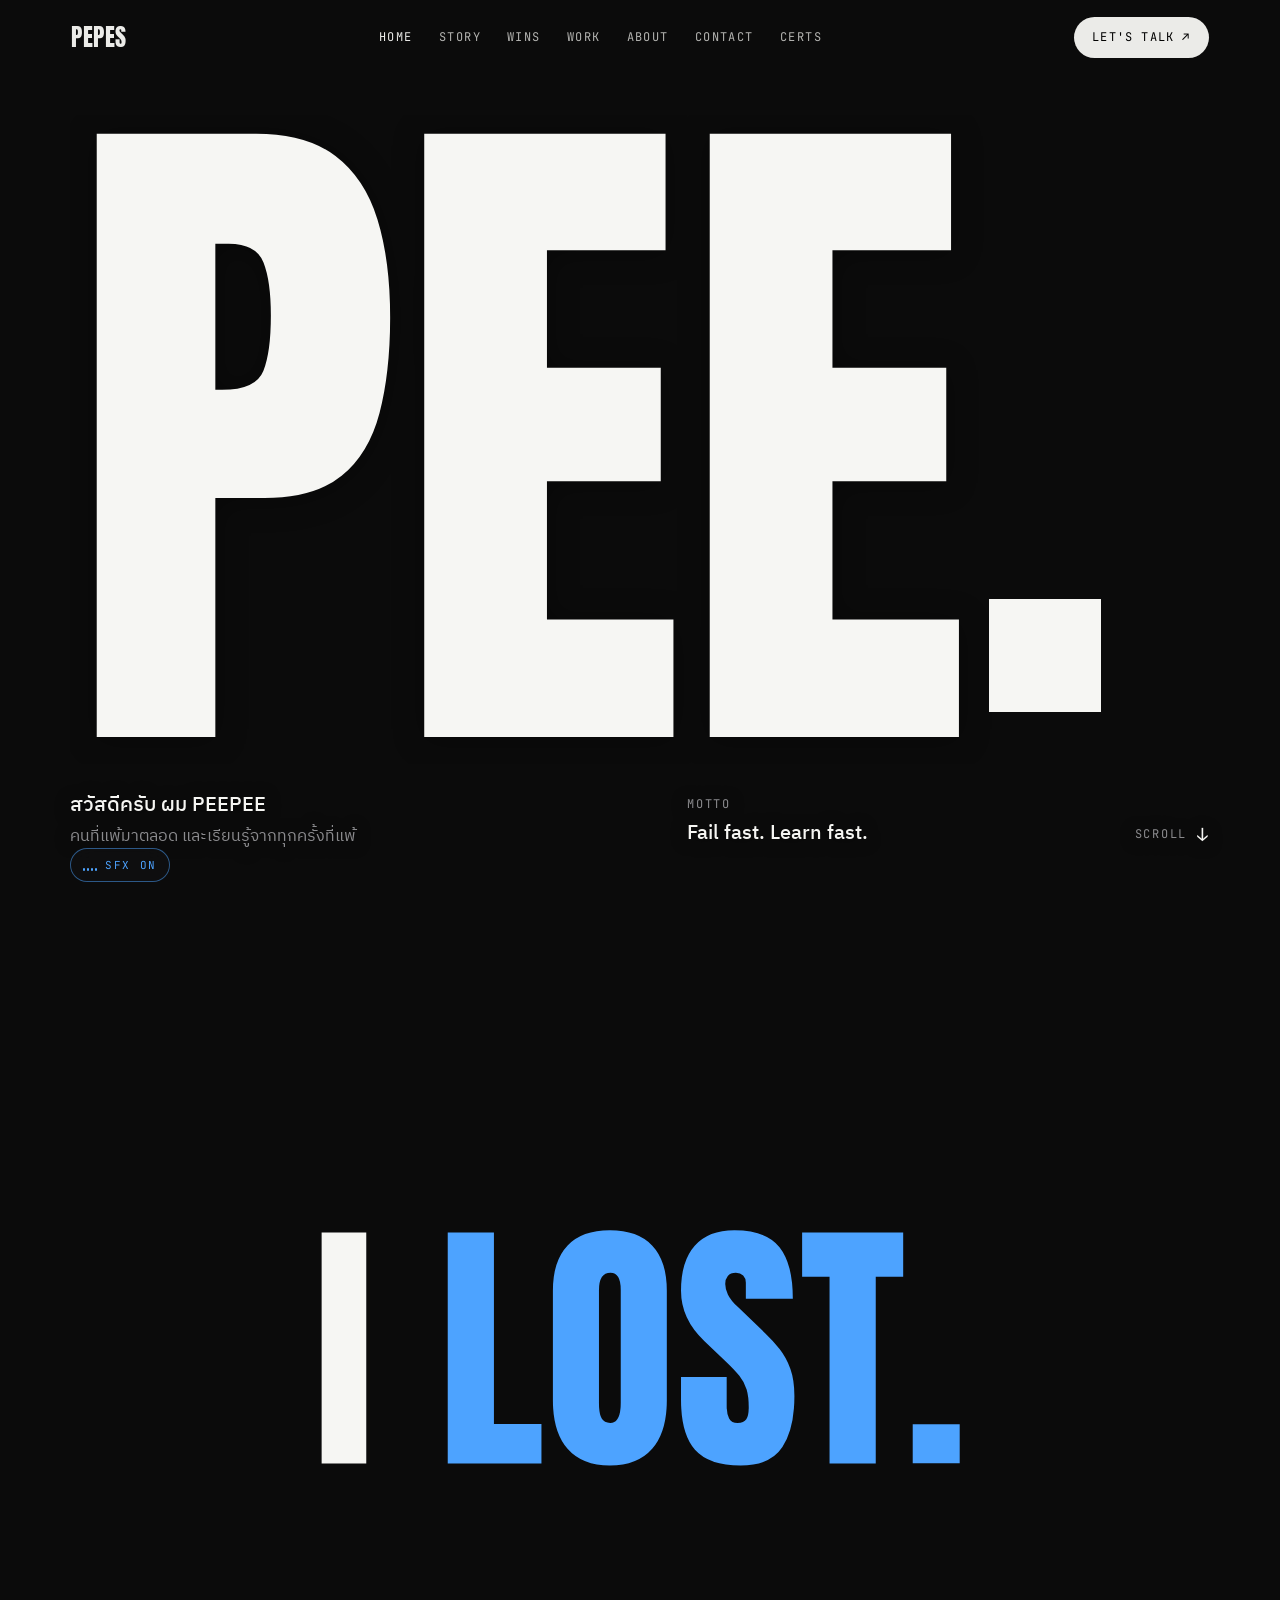
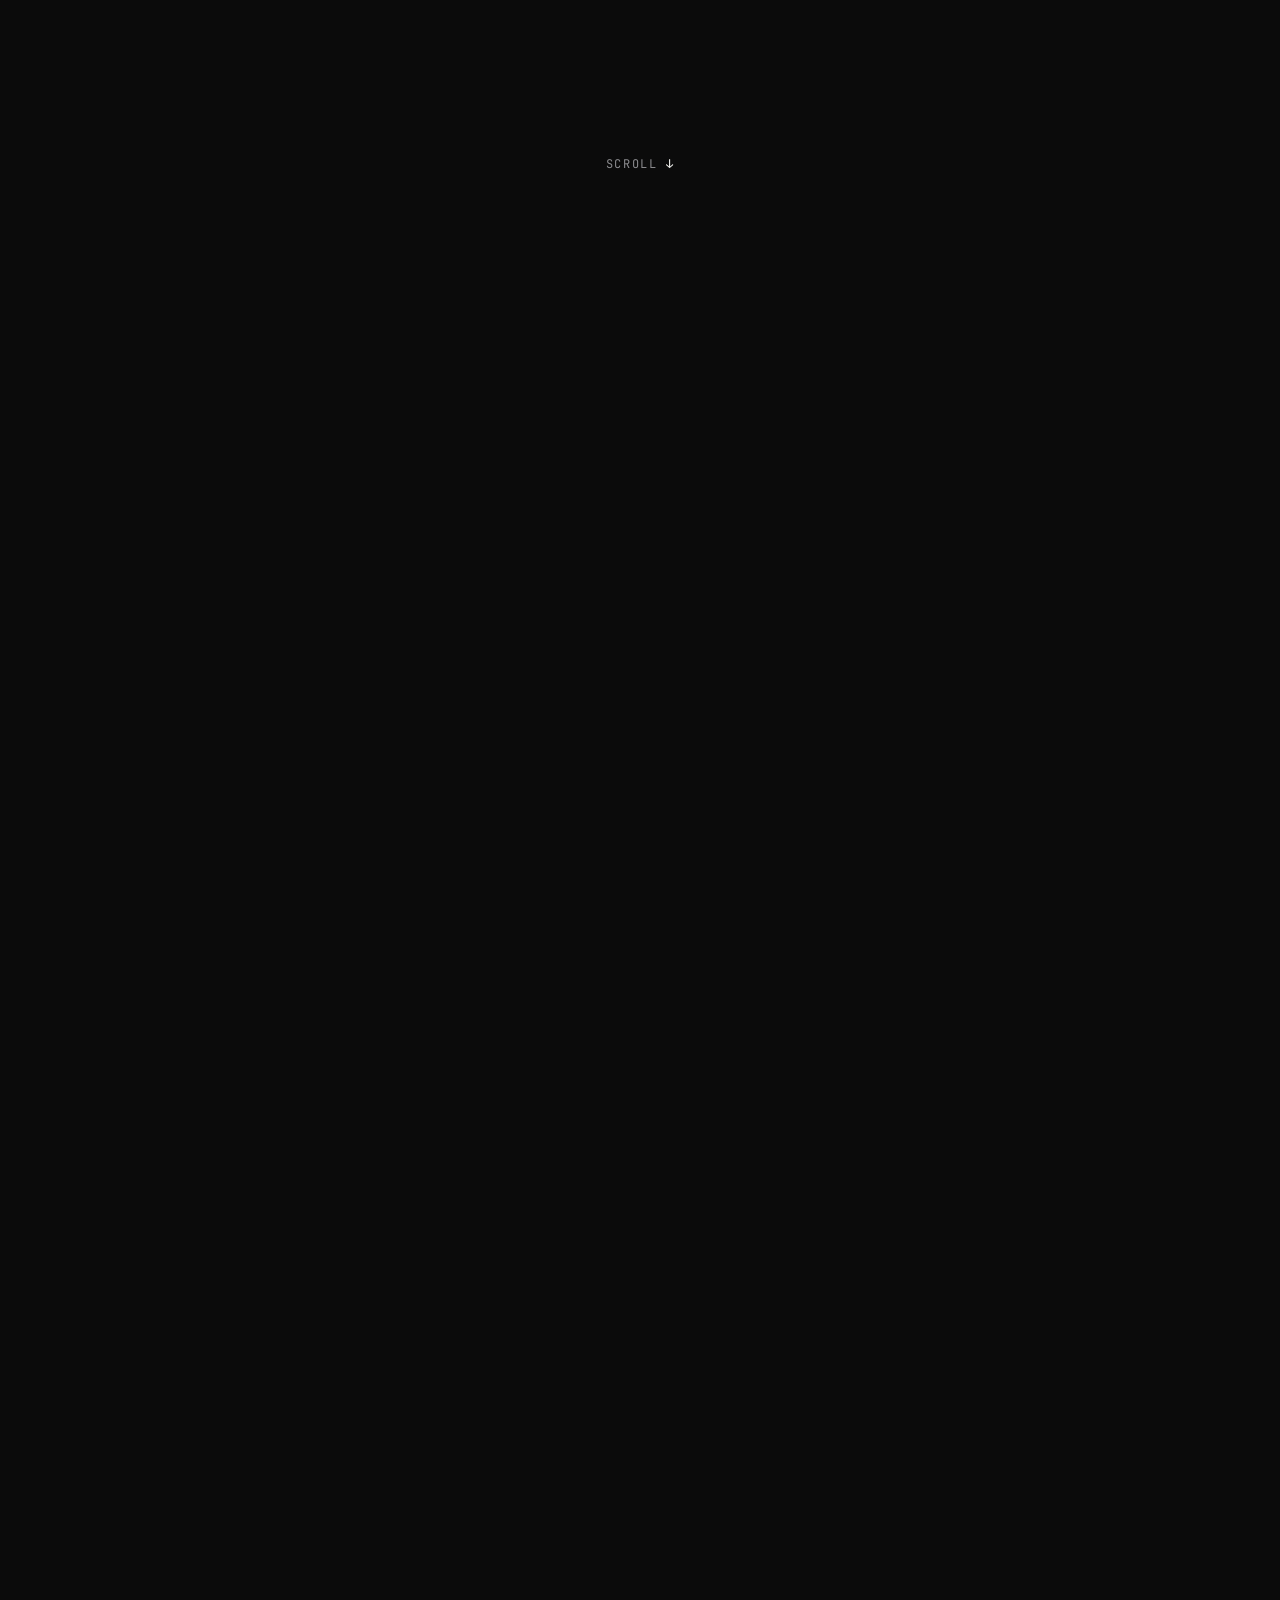
==== index.html @ d50ebb5e "Hammer smashes harder with a longer hold, GIVE charges longer and falls clear, SMALL WINS scrubbed o" ====
<!doctype html>
<html lang="th" style="background:#0b0b0b">
<head>
  <meta charset="utf-8">
  <meta name="viewport" content="width=device-width, initial-scale=1, viewport-fit=cover">
  <title>PEEPEE — Fail fast. Learn fast.</title>
  <meta name="description" content="พอร์ตโฟลิโอของ PEEPEE — คนที่แพ้มาตลอด และเรียนรู้จากทุกครั้งที่แพ้">
  <meta name="theme-color" content="#0b0b0b">
  <meta property="og:title" content="PEEPEE — Fail fast. Learn fast.">
  <meta property="og:description" content="พอร์ตโฟลิโอของ PEEPEE">
  <meta property="og:type" content="website">
  <meta property="og:image" content="assets/og.png">
  <meta property="og:image:width" content="1200">
  <meta property="og:image:height" content="630">
  <meta name="twitter:card" content="summary_large_image">
  <link rel="icon" href="assets/favicon.svg" type="image/svg+xml">
  <link rel="preconnect" href="https://fonts.googleapis.com">
  <link rel="preconnect" href="https://fonts.gstatic.com" crossorigin>
  <link rel="stylesheet" href="https://fonts.googleapis.com/css2?family=Anton&family=IBM+Plex+Sans+Thai:wght@400;500;600;700&family=JetBrains+Mono:wght@400;500&display=swap">
  <link rel="stylesheet" href="css/style.css">
  <script>document.documentElement.classList.add('js');try{if(!sessionStorage.getItem('pp-intro')&&(!location.hash||location.hash=='#home'))document.documentElement.classList.add('intro-on','bg-wait')}catch(e){document.documentElement.classList.add('intro-on','bg-wait')}</script>
</head>
<body>
<a class="skip" href="#main">ข้ามไปเนื้อหา</a>

<!-- ============ NAV ============ -->
<header class="nav" id="nav">
  <a class="logo" href="#home" aria-label="Pepes — กลับหน้าแรก">Pepes</a>
  <nav class="links" id="links" aria-label="เมนู">
    <a href="#home">HOME</a>
    <a href="#story">STORY</a>
    <a href="#wins">WINS</a>
    <a href="#work">WORK</a>
    <a href="#about">ABOUT</a>
    <a href="#contact">CONTACT</a>
    <a href="certificates.html">CERTS</a>
  </nav>
  <a class="pill" href="#contact">LET'S TALK ↗</a>
  <button class="menu" id="menuBtn" type="button" aria-expanded="false" aria-controls="links">MENU</button>
</header>

<div id="page">
<main id="main">

  <!-- ============ 01 HOME ============ -->
  <section class="hero wrap" id="home" data-tunnel='["assets/intro-pick/01.jpg", "assets/intro-pick/02.jpg", "assets/intro-pick/03.jpg", "assets/intro-pick/04.jpg", "assets/intro-pick/05.jpg", "assets/intro-pick/06.jpg", "assets/intro-pick/07.jpg", "assets/intro-pick/08.jpg", "assets/intro-pick/09.jpg", "assets/intro-pick/10.jpg", "assets/intro-pick/11.jpg", "assets/intro-pick/12.jpg", "assets/intro-pick/13.jpg", "assets/intro-pick/14.jpg", "assets/intro-pick/15.jpg", "assets/intro-pick/16.jpg", "assets/intro-pick/17.jpg", "assets/intro-pick/18.jpg", "assets/intro-pick/19.jpg", "assets/intro-pick/20.jpg", "assets/intro-pick/21.jpg", "assets/intro-pick/22.jpg"]'>
    <!-- พื้นหลังวิดีโอ: ฉากจากเกม QUINTA -->
    <div class="hero-bg" aria-hidden="true">
      <video autoplay muted loop playsinline preload="auto" poster="assets/work/hero-poster.jpg">
        <source src="assets/work/hero-loop-m.mp4" type="video/mp4" media="(max-width: 700px)">
        <source src="assets/work/hero-loop.mp4" type="video/mp4">
      </video>
    </div>
    <div class="wm">
      <h1 aria-label="PEE"><span>P</span><span>E</span><span>E</span></h1>
      <div class="sq" aria-hidden="true"></div>
    </div>
    <div class="intro">
      <div><strong>สวัสดีครับ ผม PEEPEE</strong><p>คนที่แพ้มาตลอด และเรียนรู้จากทุกครั้งที่แพ้</p></div>
      <div><span class="mono">Motto</span><strong>Fail fast. Learn fast.</strong></div>
      <a class="scroll mono" href="#story">Scroll <b>↓</b></a>
    </div>
  </section>


  <!-- ============ 02 STORY — ฉากค้างไว้กลางจอ เลื่อนตามปกติแล้วเปลี่ยนไปทีละหน้า (11 หน้า จนถึง "So I grabbed it" แล้วซูมเข้า SMALL WINS) ============
       ลำดับหน้า: I LOST → ภาษาไทย → ผลงานที่แพ้ → I SEE WHERE I STAND (พิมพ์) → ภาษาไทย → วงการ์ด 3D
                  → I GET IT BETTER → (วงกลมกวาด) FAIL FAST → Most people / Me → Opportunity → Grabbed it
       ถ้าเพิ่ม/ลดหน้า แก้ STEPS ใน js/main.js -->
  <section class="pstory" id="story" aria-label="เรื่องราวของผม">
    <!-- ลิงก์ #entries (จากหน้า certificates) พามาที่หน้าวงการ์ด — ตำแหน่งตั้งโดย js/main.js -->
    <i class="st-mark" id="entries"></i>

    <div class="pst" id="pst">

      <!-- A · I LOST -->
      <div class="ly ly-a">
        <h3 class="a-title">I <em class="hl">LOST.</em></h3>
        <p class="a-sub">ผม<em class="hl">แพ้</em>มาตลอด — ทั้งการแข่งขัน<br>โปรเจกต์ และสิ่งที่ตั้งใจไว้</p>
        <!-- LOSS LOG: ผลงานที่แพ้ ลอยเรียงลงไปแนวดิ่งแบบ 3D เป็นกระจกร้าว เลื่อนลงแล้วใบเดิมแตกกระจายตามการเลื่อน ใบถัดไปขึ้นมา
             data-img = รูป (ขาวดำ) ที่ใช้ทำเศษกระจก / data-pos = จุดกึ่งกลางของรูปที่อยากให้เห็น -->
        <div class="a-log" id="losses">
          <article class="lx">
            <div class="lx-card" data-img="assets/losses/mos-1-g.jpg" data-pos="40% 45%" role="img" aria-label="PEEPEE ในงาน MOS Olympic Thailand Competition"><span class="l-stamp">ไม่ติดอันดับ</span></div>
            <div class="lx-txt"><span class="mono">ระดับประเทศ</span><h4>MOS Olympic<br>Thailand Competition</h4><p>ผมไม่ติดอันดับเลยด้วยซ้ำ และมันทำให้ผมเห็นว่าตัวเองอยู่ระดับไหน</p></div>
          </article>
          <article class="lx">
            <div class="lx-card" data-img="assets/losses/itclash-board-g.jpg" data-pos="20% 50%" role="img" aria-label="ตารางคะแนน ITCLASH (เบลอชื่อผู้เข้าแข่งขัน)"><span class="l-stamp">ไม่ผ่านรอบแรก</span></div>
            <div class="lx-txt"><span class="mono">Cybersecurity · KMITL</span><h4>ITCLASH<br>Cybersecurity</h4><p>15 ชั่วโมงถอดรหัส — ใช่ครับ ไม่ผ่านแม้แต่รอบแรก</p></div>
          </article>
          <article class="lx">
            <div class="lx-card" data-img="assets/losses/nsc-1-g.jpg" data-pos="50% 50%" role="img" aria-label="ฉากเมืองกลางคืนในเกม Cube of Empty"><span class="l-stamp">ไม่ผ่านรอบแรก</span></div>
            <div class="lx-txt"><span class="mono">NSC · Leader</span><h4>NSC<br>National Software Contest</h4><p>ผลคือไม่ผ่านแม้แต่รอบแรก มันตอกย้ำตัวผมไปอีกครั้ง</p><button type="button" class="l-more" data-open="nsc">อ่านต่อ <b>→</b></button></div>
          </article>
        </div>
      </div>

      <!-- B · I SEE WHERE I STAND -->
      <div class="ly ly-b">
        <!-- WHERE I STAND: การ์ดผลงานที่ได้ลงแข่ง หมุนเป็นวง 3D (ลากได้ / คลิกเพื่อเปิดรายละเอียด)
             data-case = id ของ <template id="case-..."> ด้านล่างสุดของไฟล์ -->
        <div class="ring-wrap" role="group" aria-label="ผลงานที่ได้ลงแข่ง — ลากเพื่อหมุน">
          <div class="ring">
            <button type="button" class="rc" data-case="metalab"><span class="rc-img"><img src="assets/entries/meta-1.jpg" alt="ทีมรับรางวัลดีเด่น Thailand Metaverse Hackathon" loading="lazy" decoding="async" draggable="false"><span class="rc-badge">รางวัลดีเด่น</span></span><span class="rc-b"><span class="mono">Thailand Metaverse Hackathon</span><b>MetaLab</b><em>Final 12 ทีม · เงินรางวัล ฿3,500</em></span></button>
            <button type="button" class="rc" data-case="mayw"><span class="rc-img"><img src="assets/entries/aihack-3.jpg" alt="ผู้เข้ารอบ Leagues of Code AI Hackathon" loading="lazy" decoding="async" draggable="false"><span class="rc-badge">Finalist</span></span><span class="rc-b"><span class="mono">Leagues of Code AI Hackathon</span><b>Make Your Way</b><em>18 ทีมสุดท้าย จาก 200+ ทีม</em></span></button>
            <button type="button" class="rc" data-case="guinrorn"><span class="rc-img"><img src="assets/entries/guin-1.jpg" alt="เกม GuinRorn" loading="lazy" decoding="async" draggable="false"><span class="rc-badge">ที่ 4 ของกลุ่ม</span></span><span class="rc-b"><span class="mono">Hamster Hub GameJamX · 72 ชม.</span><b>GuinRorn</b><em>ขาดอีก 1 อันดับ เข้ารอบชิง</em></span></button>
            <button type="button" class="rc" data-case="mathis"><span class="rc-img"><img src="assets/entries/is-1.jpg" alt="รับรางวัลที่ 3 โครงงานคณิตศาสตร์ IS" loading="lazy" decoding="async" draggable="false"><span class="rc-badge">ที่ 3</span></span><span class="rc-b"><span class="mono">KP &amp; Stanley Youth Innovation</span><b>Math IS Project</b><em>รองชนะเลิศอันดับ 2</em></span></button>
            <!-- อีกด้านของวง (ภาพอื่นของผลงานเดิม) — ทำให้มีการ์ดหันหน้ามาตลอดตอนหมุน -->
            <button type="button" class="rc" data-case="metalab"><span class="rc-img"><img src="assets/entries/meta-2.jpg" alt="เกม MetaLab" loading="lazy" decoding="async" draggable="false"><span class="rc-badge">รางวัลดีเด่น</span></span><span class="rc-b"><span class="mono">Thailand Metaverse Hackathon</span><b>MetaLab</b><em>Final 12 ทีม · เงินรางวัล ฿3,500</em></span></button>
            <button type="button" class="rc" data-case="mayw"><span class="rc-img"><img src="assets/entries/aihack-1.jpg" alt="แอป Make Your Way" loading="lazy" decoding="async" draggable="false"><span class="rc-badge">Finalist</span></span><span class="rc-b"><span class="mono">Leagues of Code AI Hackathon</span><b>Make Your Way</b><em>18 ทีมสุดท้าย จาก 200+ ทีม</em></span></button>
            <button type="button" class="rc" data-case="guinrorn"><span class="rc-img"><img src="assets/entries/guin-3.jpg" alt="เกม GuinRorn" loading="lazy" decoding="async" draggable="false"><span class="rc-badge">ที่ 4 ของกลุ่ม</span></span><span class="rc-b"><span class="mono">Hamster Hub GameJamX · 72 ชม.</span><b>GuinRorn</b><em>ขาดอีก 1 อันดับ เข้ารอบชิง</em></span></button>
            <button type="button" class="rc" data-case="mathis"><span class="rc-img"><img src="assets/entries/is-1.jpg" alt="โครงงานคณิตศาสตร์ IS" loading="lazy" decoding="async" draggable="false" style="object-position:70% 50%"><span class="rc-badge">ที่ 3</span></span><span class="rc-b"><span class="mono">KP &amp; Stanley Youth Innovation</span><b>Math IS Project</b><em>รองชนะเลิศอันดับ 2</em></span></button>
          </div>
          <span class="mono ring-hint">ลากเพื่อหมุน · คลิกการ์ดเพื่อดูรายละเอียด</span>
        </div>
        <div class="b-head">
          <h3 class="b-title" aria-label="I SEE WHERE I STAND">I SEE WHERE I <em class="hl">STAND</em></h3>
          <div class="b-th"><p>แต่ทุกครั้งที่แพ้ มันบอกผมว่า<br>ตอนนี้ตัวเองยืนอยู่ตรงไหน</p></div>
        </div>
      </div>

      <!-- C · I GET IT BETTER -->
      <div class="ly ly-c">
        <div class="focus beat">
          <div class="cube c-better" aria-hidden="true"><span class="floor"></span><span class="step"></span><span class="pin"></span><i></i></div>
          <h3>I GET IT <em class="hl">BETTER</em></h3>
          <p>และทำให้ผมรู้ว่า ผมต้องเก่งกว่านี้อีก</p>
        </div>
      </div>

      <!-- D · FAIL FAST → Most people / Me  (แก้ประโยคได้ตามใจ) -->
      <div class="ly ly-d">
        <div class="d-vs versus" aria-label="สิ่งที่ผมทำต่างออกไป">
          <span class="mono">Most people / Me</span>
          <ul class="vs-list">
            <li class="vs"><p class="them">คนส่วนใหญ่กลัวแพ้</p><p class="me">ผมแพ้ให้<em class="hl">เร็ว</em>.</p></li>
            <li class="vs"><p class="them">คนส่วนใหญ่ลืมตอนที่แพ้</p><p class="me">ผม<em class="hl">จด</em>มันไว้.</p></li>
            <li class="vs"><p class="them">คนส่วนใหญ่รอให้พร้อมก่อน</p><p class="me">ผม<em class="hl">เริ่มก่อน</em> แล้วเก่งขึ้นระหว่างทาง.</p></li>
          </ul>
        </div>
        <div class="d-motto">
          <div class="motto-type"><span class="outline">FAIL FAST.</span><span><em class="hl">LEARN</em> FAST.</span></div>
          <p>แพ้ให้เร็ว เรียนรู้ให้ไว แล้วลุกขึ้นไปต่อ</p>
        </div>
        <!-- FAIL FAST. LEARN FAST. กลายเป็นค้อน ง้าง แล้วฟาดใส่หน้าจอ (เลื่อนตามการ scroll) — จอร้าว แล้วหน้านี้ร่วงลงไป -->
        <div class="hm" aria-hidden="true">
          <div class="hm-rot">
            <div class="hm-handle"></div>
            <div class="hm-head"><span class="outline">FAIL FAST.</span><span><em>LEARN</em> FAST.</span></div>
          </div>
        </div>
        <canvas class="hm-crack" aria-hidden="true"></canvas>
        <i class="hm-flash" aria-hidden="true"></i>
      </div>

      <!-- E · opportunity -->
      <div class="ly ly-e">
        <div class="focus beat">
          <div class="cube c-opp" aria-hidden="true"><span class="floor"></span><span class="o"></span><i></i></div>
          <h3>Then the <em class="hl">opportunity</em> came</h3>
          <p>แล้วโอกาสก็มาถึง</p>
        </div>
      </div>

      <!-- F · grabbed it -->
      <div class="ly ly-f">
        <div class="focus beat">
          <div class="cube c-grab" aria-hidden="true"><span class="floor"></span><span class="o"></span><i></i></div>
          <h3>So I <em class="grab-w hl">grabbed</em> it</h3>
          <p>ผมจึงคว้ามันมา</p>
        </div>
      </div>

      <!-- ท้ายเรื่อง: ก้อนสีฟ้าที่คว้าไว้ ขยายเป็นหน้าต่างเต็มจอ ข้างในคือตารางก้อนเล็ก ๆ ที่ติดไฟทีละก้อน = หน้าปก SMALL WINS -->
      <div class="zw" aria-hidden="true">
        <canvas class="zw-grid"></canvas>
        <i class="zw-blue"></i>
        <div class="zw-t"><h2 class="zw-h">SMALL <em>WINS.</em></h2><p>เก่งขึ้นทีละนิด จากทุกครั้งที่แพ้</p></div>
      </div>
      <canvas class="vapor" aria-hidden="true"></canvas>
      <span class="pst-hint mono" aria-hidden="true">Scroll <b>↓</b></span>
    </div>
  </section>

  <!-- ============ 03 SMALL WINS ============ -->
  <section class="wins wrap" id="wins">
    <!-- SMALL WINS — ฉากค้างไว้ (จอใหญ่) เลื่อนแล้ว: บล็อกเล็ก ๆ พลิกเปิดรูปทีละก้อน ตัวเลขนับขึ้นตามไปจนถึง 1,500
         → ข้อดีขึ้นมาทีละข้อ → ตรายาง "ใช้จริง" กระแทกลงมา · แก้ข้อความ / เปลี่ยนรูปใน assets/wins/ ได้ -->
    <div class="wx-pin">
      <div class="wins-in wx-stage">
        <article class="win-feat" data-scrub>
          <figure class="wf-main" data-zoom><img src="assets/wins/speaking.jpg" alt="PEEPEE พูดบนเวทีในงาน Science Day × AI" loading="lazy" decoding="async" width="653" height="648"><canvas class="wf-blocks" aria-hidden="true"></canvas></figure>
          <div class="wf-text">
            <h3><span class="wf-th">นำทีมจัดงาน</span><span class="wf-en">SCIENCE DAY <b>×</b> AI</span></h3>
            <p>พาความรู้เรื่อง AI ไปถึงทั้งน้อง ๆ และคุณครูในโรงเรียน</p>
            <dl class="wf-stats">
              <div><dt><span class="count" data-to="1500">1,500</span>+</dt><dd>นักเรียนที่ได้เรียนรู้เรื่อง AI</dd></div>
              <div><dt class="th"><span class="stamp">ใช้จริง</span></dt><dd>AI เข้าไปอยู่ในห้องเรียนจริง</dd></div>
            </dl>
            <ul class="wf-points">
              <li>น้อง ๆ ได้รู้จัก กล้าเปิดใจ และใช้งาน AI เป็น</li>
              <li>รู้ทันอันตรายของ AI และวิธีรับมือกับมันในอนาคต</li>
              <li>นำเสนอและช่วยเปิดมุมมองเรื่อง AI ให้คุณครู จนโรงเรียนนำ AI มาใช้ในการเรียนการสอนจริงจนถึงวันนี้</li>
            </ul>
          </div>
        </article>
      </div>
    </div>
    <div class="wins-in">
      <div class="wf-gallery">
        <figure class="wf-shot" data-zoom><img src="assets/wins/booth.jpg" alt="น้อง ๆ ลองใช้งานที่บูธ AI" loading="lazy" decoding="async" width="877" height="412"></figure>
        <figure class="wf-shot" data-zoom><img src="assets/wins/robot-race.jpg" alt="กิจกรรมแข่งรถบังคับในงาน" loading="lazy" decoding="async" width="982" height="646"></figure>
        <figure class="wf-shot" data-zoom><img src="assets/wins/group.jpg" alt="ภาพหมู่ครูและนักเรียนในงาน Science Day × AI" loading="lazy" decoding="async" width="1012" height="661"></figure>
      </div>
    </div>
  </section>

  <!-- ============ GIVE — ฉากค้างไว้: ก้อนสีฟ้า (โอกาสที่คว้ามา) แตกออกเป็นก้อนเล็ก ๆ แจกออกไป แล้วร่วงลงไปหา THE WORK (ตามการเลื่อน) ============ -->
  <section class="gv" aria-label="การให้">
    <div class="gv-stage">
      <canvas class="gv-cv" aria-hidden="true"></canvas>
      <div class="gv-txt">
        <h3>That was the first time I truly learned to <em>give</em></h3>
        <p>นั่นเป็นครั้งแรกที่ผมรู้จักการ<em>ให้</em>จริง ๆ</p>
      </div>
    </div>
  </section>

  <!-- ============ 04 WORK — ฉากค้างไว้ ผลงานลอยเป็นแนวโค้ง 3D เลื่อนลงแล้วผลงานหมุนมาอยู่ตรงกลางทีละชิ้น
       แก้ข้อมูลในการ์ด (.wk-slab) และข้อความ (.wk-info) ได้ — ลำดับต้องตรงกัน / รายละเอียดเต็มอยู่ที่ <template id="case-..."> ด้านล่าง
       data-tint = สีแสงพื้นหลังตอนผลงานนั้นอยู่ตรงกลาง ============ -->
  <section class="wk" id="work" aria-label="ผลงาน">
    <div class="wk-stage">
      <div class="wk-glow" aria-hidden="true"></div>
      <div class="wk-head"><h2 class="wk-logo">THE WORK.</h2><p>ของที่ผมลงมือทำจริง ทั้งชิ้นที่แพ้ และชิ้นที่ได้ไปต่อ</p></div>
      <div class="wk-scene">
        <div class="wk-ring">
          <button type="button" class="wk-slab" data-case="quinta" data-tint="#2fb38a" aria-label="QUINTA — ดูรายละเอียด"><span class="wk-bob"><span class="wk-face"><img src="assets/work/quinta-4.jpg" alt="" loading="lazy" decoding="async" draggable="false"><video muted loop playsinline preload="none" data-src="assets/work/quinta-loop.mp4" aria-hidden="true"></video><i class="wk-gloss"></i><span class="wk-vt">QUINTA</span><span class="wk-no mono">01</span></span></span></button>
          <button type="button" class="wk-slab" data-case="metalab" data-tint="#3a7bd5" aria-label="METALAB — ดูรายละเอียด"><span class="wk-bob"><span class="wk-face"><img src="assets/entries/meta-2.jpg" alt="" loading="lazy" decoding="async" draggable="false"><video muted loop playsinline preload="none" data-src="assets/work/metalab-loop.mp4" aria-hidden="true"></video><i class="wk-gloss"></i><span class="wk-vt">METALAB</span><span class="wk-no mono">02</span></span></span></button>
          <button type="button" class="wk-slab" data-case="mayw" data-tint="#e0712a" aria-label="MAKE YOUR WAY — ดูรายละเอียด"><span class="wk-bob"><span class="wk-face"><img src="assets/entries/aihack-1.jpg" alt="" loading="lazy" decoding="async" draggable="false"><i class="wk-gloss"></i><span class="wk-vt">MAKE YOUR WAY</span><span class="wk-no mono">03</span></span></span></button>
          <button type="button" class="wk-slab" data-case="guinrorn" data-tint="#4fb0e6" aria-label="GUINRORN — ดูรายละเอียด"><span class="wk-bob"><span class="wk-face"><img src="assets/entries/guin-1.jpg" alt="" loading="lazy" decoding="async" draggable="false"><video muted loop playsinline preload="none" data-src="assets/work/guin-loop.mp4" aria-hidden="true"></video><i class="wk-gloss"></i><span class="wk-vt">GUINRORN</span><span class="wk-no mono">04</span></span></span></button>
          <button type="button" class="wk-slab" data-case="nsc" data-tint="#7b4dff" aria-label="CUBE OF EMPTY — ดูรายละเอียด"><span class="wk-bob"><span class="wk-face"><img src="assets/losses/nsc-2.jpg" alt="" loading="lazy" decoding="async" draggable="false"><video muted loop playsinline preload="none" data-src="assets/work/cube-loop.mp4" aria-hidden="true"></video><i class="wk-gloss"></i><span class="wk-vt">CUBE OF EMPTY</span><span class="wk-no mono">05</span></span></span></button>
          <button type="button" class="wk-slab" data-case="ghost" data-tint="#c9352b" aria-label="GHOST GAME — ดูรายละเอียด"><span class="wk-bob"><span class="wk-face"><img src="assets/work/ghost-2.jpg" alt="" loading="lazy" decoding="async" draggable="false"><i class="wk-gloss"></i><span class="wk-vt">GHOST GAME</span><span class="wk-no mono">06</span></span></span></button>
          <button type="button" class="wk-slab" data-case="dek70" data-tint="#6a45d8" aria-label="DEK70 HORROR — ดูรายละเอียด"><span class="wk-bob"><span class="wk-face"><img src="assets/work/dek70-horror.jpg" alt="" loading="lazy" decoding="async" draggable="false"><i class="wk-gloss"></i><span class="wk-vt">DEK70 HORROR</span><span class="wk-no mono">07</span></span></span></button>
          <button type="button" class="wk-slab" data-case="mathis" data-tint="#d6a334" aria-label="MATH IS PROJECT — ดูรายละเอียด"><span class="wk-bob"><span class="wk-face"><img src="assets/entries/is-1.jpg" alt="" loading="lazy" decoding="async" draggable="false"><i class="wk-gloss"></i><span class="wk-vt">MATH IS PROJECT</span><span class="wk-no mono">08</span></span></span></button>
        </div>
      </div>
      <div class="wk-ped" aria-hidden="true"><i></i></div>
      <div class="wk-infos">
          <div class="wk-info" data-i="0"><span class="mono wk-role">01 · Solo project · ทำเองทุกอย่าง</span><h3 class="wk-title">QUINTA</h3><p>เกม Puzzle ลึกลับ ที่ต้องดึงความสามารถของวัตถุมาใช้แก้ปริศนา</p><span class="wk-res">กำลังพัฒนา · Coming soon</span><div class="wk-btns"><button type="button" class="wk-btn" data-open="quinta">ดูรายละเอียด <b>→</b></button></div></div>
          <div class="wk-info" data-i="1"><span class="mono wk-role">02 · Idea · Game systems · Unity</span><h3 class="wk-title">METALAB</h3><p>ห้องแล็บวิทยาศาสตร์เสมือนจริง เล่น Co-op กับเพื่อน และครูใช้สอนได้</p><span class="wk-res">รางวัลดีเด่น ฿3,500 · Final 12 ทีม</span><div class="wk-btns"><button type="button" class="wk-btn" data-open="metalab">ดูรายละเอียด <b>→</b></button></div></div>
          <div class="wk-info" data-i="2"><span class="mono wk-role">03 · Product design · AI · Tech lead</span><h3 class="wk-title">MAKE YOUR WAY</h3><p>แอป AI ที่สร้างเกม 2D เพื่อการศึกษาจากสิ่งที่เด็กอยากเรียน</p><span class="wk-res">Finalist · 18 ทีมจาก 200+</span><div class="wk-btns"><button type="button" class="wk-btn" data-open="mayw">ดูรายละเอียด <b>→</b></button></div></div>
          <div class="wk-info" data-i="3"><span class="mono wk-role">04 · Game systems · Unity · 72 ชม.</span><h3 class="wk-title">GUINRORN</h3><p>เกม Puzzle เพนกวินสาย ragdoll ที่ทำเสร็จใน 72 ชั่วโมง</p><span class="wk-res">ที่ 4 ของกลุ่ม · ขาด 1 อันดับเข้ารอบชิง</span><div class="wk-btns"><button type="button" class="wk-btn" data-open="guinrorn">ดูรายละเอียด <b>→</b></button><a class="wk-btn ghost" href="https://pepess1.itch.io/guinrornn" target="_blank" rel="noopener">▶ เล่นบน itch.io ↗</a></div></div>
          <div class="wk-info" data-i="4"><span class="mono wk-role">05 · Leader · Game design · Systems</span><h3 class="wk-title">CUBE OF EMPTY</h3><p>เกม Puzzle Action ที่รวม 3D และ 2D ไว้ในเกมเดียว ทำใน 1 เดือน</p><span class="wk-res">NSC · ไม่ผ่านรอบแรก</span><div class="wk-btns"><button type="button" class="wk-btn" data-open="nsc">ดูรายละเอียด <b>→</b></button></div></div>
          <div class="wk-info" data-i="5"><span class="mono wk-role">06 · Game dev · Unity · Camp</span><h3 class="wk-title">GHOST GAME</h3><p>เกมผีจากแคมป์ Python x Hunter ที่พาผมไปสู่โปรเจกต์ NSC 2026</p><span class="wk-res">ได้เข้าโปรเจกต์ NSC 2026</span><div class="wk-btns"><button type="button" class="wk-btn" data-open="ghost">ดูรายละเอียด <b>→</b></button></div></div>
          <div class="wk-info" data-i="6"><span class="mono wk-role">07 · Map design · Level layout</span><h3 class="wk-title">DEK70 HORROR</h3><p>เกม horror ที่ผมพัฒนาการจัดแมพร่วมกับเพื่อน</p><span class="wk-res">DEK70 Camp Plus+</span><div class="wk-btns"><button type="button" class="wk-btn" data-open="dek70">ดูรายละเอียด <b>→</b></button></div></div>
          <div class="wk-info" data-i="7"><span class="mono wk-role">08 · IS Project · คณิตศาสตร์</span><h3 class="wk-title">MATH IS PROJECT</h3><p>โครงงานคณิตศาสตร์ IS งาน KP &amp; Stanley Youth Innovation Challenge</p><span class="wk-res">ที่ 3 · รองชนะเลิศอันดับ 2</span><div class="wk-btns"><button type="button" class="wk-btn" data-open="mathis">ดูรายละเอียด <b>→</b></button></div></div>
      </div>
      <div class="wk-side mono" aria-hidden="true"><b class="wk-n">01</b> / 08<span class="wk-bar"><i></i></span></div>
      <span class="wk-hint mono" aria-hidden="true">Scroll <b>↓</b></span>
    </div>
  </section>
  <!-- ปุ่มไปหน้าเกียรติบัตร: ใบเซอร์ลอยเป็นกองแบบ 3D บนฉากฝนตัวอักษร (โลก Matrix แบบเดียวกับหน้า certificates) -->
  <div class="wk-after wrap">
    <a class="cert-cta" href="certificates.html">
      <canvas class="cc-rain" aria-hidden="true"></canvas>
      <span class="cc-txt">
        <b class="cc-h">PROOF<span>.</span></b>
        <span class="cc-go mono">Enter <b>→</b></span>
      </span>
      <span class="cc-stack" aria-hidden="true">
        <img src="assets/certs/metaverse-design-delight.jpg" alt="" loading="lazy" decoding="async" style="--i:0">
        <img src="assets/certs/aihack-cert.jpg" alt="" loading="lazy" decoding="async" style="--i:1">
        <img src="assets/certs/is-stanley-3rd.jpg" alt="" loading="lazy" decoding="async" style="--i:2">
        <img src="assets/certs/superai-practitioner.jpg" alt="" loading="lazy" decoding="async" style="--i:3">
        <img src="assets/certs/guin-cert.jpg" alt="" loading="lazy" decoding="async" style="--i:4">
      </span>
    </a>
  </div>

  <!-- ============ 05 ABOUT (light panel) ============ -->
  <section class="panel-wrap wrap" id="about">
    <div class="panel grow about">
      <!-- บัตรห้อยคอ 3D: ลาก เหวี่ยง คลิกได้ (รูปอยู่ที่ assets/me.jpg) -->
      <div class="lanyard" id="lanyard" aria-label="บัตรของ PEEPEE — ลากหรือคลิกได้">
        <canvas aria-hidden="true"></canvas>
        <div class="badge" role="button" tabindex="0" aria-label="คลิกเพื่อเปลี่ยนคำอธิบาย">
          <div class="bd-face bd-front">
            <div class="bd-top"><span class="bd-logo">Pepes<i></i></span><span class="bd-tag">GAME DEV · 2026</span></div>
            <div class="bd-photo"><img src="assets/me.jpg" alt="PEEPEE" draggable="false"></div>
            <div class="bd-name">PEEPEE</div>
            <div class="bd-sub"><span>Unity · C#</span><span>Fail fast. Learn fast.</span></div>
            <span class="bd-slot"></span>
          </div>
          <div class="bd-face bd-back"><span class="bd-logo">Pepes<i></i></span><span class="bd-motto">FAIL FAST.<br>LEARN FAST.</span><span class="bd-tag">chompapopd@gmail.com</span><span class="bd-slot"></span></div>
        </div>
        <span class="ly-hint mono">ลากเล่นได้ · คลิกเพื่อรู้จักผมมากขึ้น</span>
      </div>
      <div>
        <h2 class="big">ABOUT ME</h2>
        <p class="lead">ผมกล้าที่จะเริ่ม<br>ในตอนที่ผม<em class="hl">กลัว</em>ที่จะเริ่ม.</p>
        <p class="body ab-line" id="aboutLine" aria-live="polite">ผมเคยลงสมัครแข่งไปมากกว่า <b>20 รายการ</b> แต่ไม่ผ่านเข้ารอบเลยสักครั้ง</p>
        <ol class="tl">
          <li><span class="mono now">2026</span><span>รางวัลดีเด่น · Thailand Metaverse Hackathon</span><small>MetaLab</small></li>
          <li><span class="mono">2026</span><span>HamsterHub GameJamX</span><small>GuinRorn</small></li>
          <li><span class="mono">2025</span><span>Finalist · Leagues of Code AI Hackathon</span><small>Make Your Way</small></li>
        </ol>
      </div>
      <div class="ab-skills">
          <span class="mono">Skills — ลากเพื่อหมุน</span>
          <div class="sphere" id="skillSphere" aria-label="Unity, C#, Game Systems, Level Design, Puzzle Design, Python, AI, Prompting, Figma, Canva, Pitching, Teamwork, GitHub, Game Jam"></div>
        </div>

    </div>
  </section>


  <!-- ============ 06 CONTACT (light panel) ============ -->
  <section class="panel-wrap wrap" id="contact">
    <div class="panel contact">
      <h2 class="big">LET'S MAKE<br>SOMETHING.</h2>
      <div class="c-row">
        <div>
          <span class="mono">Email</span>
          <!-- เปลี่ยนอีเมลทั้งสองจุด -->
          <a class="mail" href="mailto:chompapopd@gmail.com">chompapopd@gmail.com <b>↗</b></a>
        </div>
        <div class="socials">
          <a href="https://www.instagram.com/0ctopus_p" target="_blank" rel="noopener">INSTAGRAM ↗</a>
          <a href="https://github.com/PepesX231" target="_blank" rel="noopener">GITHUB ↗</a>
          <a href="https://discord.com/users/417675346209538048" target="_blank" rel="noopener" title="Discord: thp_pepes">DISCORD · thp_pepes ↗</a>
          <a href="https://pepess1.itch.io/" target="_blank" rel="noopener">ITCH.IO ↗</a>
        </div>
      </div>
    </div>

  </section>
</main>

<footer class="foot wrap">
  <a class="logo" href="#home">Pepes</a>
  <span class="mono">PEEPEE — Fail fast. Learn fast. © 2026</span>
  <a class="mono on" href="#home">Back to top ↑</a>
</footer>
</div>

<div id="fx" aria-hidden="true"></div>
<script src="js/rain.js" defer></script>
<script src="js/main.js" defer></script>
<!-- ============ CASE STUDIES (เนื้อหาเต็มของแต่ละผลงาน — เปิดเมื่อกด "ดูรายละเอียด") ============ -->
<div id="cases" hidden>
  <template id="case-quinta" data-n="01" data-title="QUINTA" data-gallery='["assets/work/quinta-trailer.mp4", "assets/work/quinta-1.jpg", "assets/work/quinta-2.jpg", "assets/work/quinta-3.jpg", "assets/work/quinta-4.jpg", "assets/work/quinta-5.jpg"]'>
    <span class="mono cs-role">Solo project · ทำเองทุกอย่าง</span>
    <h2 class="cs-title">QUINTA</h2>
    <span class="mono cs-meta">กำลังพัฒนา · Coming soon</span>
    <div class="cs-stats"><div><b>1</b><span class="mono">คน ทำทั้งเกม</span></div><div><b>∞</b><span class="mono">ไอเดียที่ลองทิ้ง</span></div></div>
    <div class="cs-body"><section><h4 class="mono">คืออะไร</h4><p>QUINTA เป็นเกมแนว Puzzle ลึกลับ คอนเซปต์หลักคือผู้เล่นสามารถ<em>ดึงความสามารถ หรือ identity ของวัตถุต่าง ๆ</em> มาใช้แก้ปริศนาในแต่ละด่าน</p></section><section><h4 class="mono">ผมทำอะไร</h4><p>เป็นโปรเจกต์เดี่ยวที่ผมทำเองทุกอย่าง ตั้งแต่คิดคอนเซปต์ ออกแบบด่าน ทำระบบเกม จนถึงจัดฉาก เพื่อฝึกตัวเองในหลาย ๆ ด้าน</p></section><section><h4 class="mono">ต่อจากนี้</h4><p>ในอนาคตจะนำลงแพลตฟอร์ม ให้คนได้ลองเล่นจริง</p></section></div>
    
  </template>
  <template id="case-metalab" data-n="02" data-title="METALAB" data-gallery='["assets/work/metalab-gameplay.mp4", "assets/work/meta-stage.jpg", "assets/entries/meta-1.jpg", "assets/entries/meta-2.jpg", "assets/entries/meta-3.jpg", "assets/work/meta-camp.jpg", "assets/work/meta-farm.jpg", "assets/entries/meta-4.jpg", "assets/work/meta-teacher.jpg", "assets/work/meta-room.jpg"]'>
    <span class="mono cs-role">Idea · Game systems · Unity</span>
    <h2 class="cs-title">METALAB</h2>
    <span class="mono cs-meta">รางวัลดีเด่น · Metaverse Hackathon · 2026</span>
    <div class="cs-stats"><div><b>TOP 12</b><span class="mono">Final teams</span></div><div><b>฿3,500</b><span class="mono">รางวัลดีเด่น</span></div></div>
    <div class="cs-body"><section><h4 class="mono">คืออะไร</h4><p>ห้องแล็บวิทยาศาสตร์เสมือนจริง ทั้งชีวะ ฟิสิกส์ และเคมี ให้คนที่ไม่มีโอกาสได้ใช้ห้องแล็บ ได้ทดลองเสมือนจริงโดยไม่มีอันตราย</p></section><section><h4 class="mono">ฟีเจอร์เด่น</h4><p><b>โหมด Co-op</b> เล่นกับเพื่อนได้ และ<b>โหมดสำหรับครู</b> ที่ครูนำไปสอนนักเรียนได้ โดยครูเป็นคน<em>คุมพารามิเตอร์เบื้องหลัง</em>ในแต่ละด่าน</p></section><section><h4 class="mono">ผมทำอะไร</h4><p>ผมคิดไอเดียทั้งหมด และทำระบบทั้งหมดของเกม</p></section><section><h4 class="mono">ผลลัพธ์</h4><p>ผ่านเข้า 24 ทีม แล้วได้เข้ารอบ Final 12 ทีมสุดท้าย และได้<em>รางวัลดีเด่น (Design Delight)</em> พร้อมเงินรางวัล 3,500 บาท คุณครู โรงเรียน และเด็ก ๆ ได้ลองใช้แล้ว ผลตอบรับดี และมีศักยภาพพอจะพัฒนาต่อเป็น product จริงได้</p></section><section><h4 class="mono">ได้เรียนรู้</h4><p>การพรีเซนต์และการ pitching การเลือกใช้คำพูด การทำงานเป็นทีม การสื่อสารและแลกเปลี่ยนความคิดกัน และเข้าใจ Unity มากขึ้น</p></section></div>
    
  </template>
  <template id="case-mayw" data-n="03" data-title="MAKE YOUR WAY" data-gallery='["assets/work/aihack-team.jpg", "assets/entries/aihack-1.jpg", "assets/entries/aihack-2.jpg", "assets/work/aihack-window.jpg", "assets/work/aihack-pitch.jpg", "assets/work/aihack-lounge.jpg", "assets/entries/aihack-3.jpg"]'>
    <span class="mono cs-role">Product design · AI · Tech lead</span>
    <h2 class="cs-title">MAKE YOUR WAY</h2>
    <span class="mono cs-meta">Finalist 18 ทีม · AI Hackathon · 2025</span>
    <div class="cs-stats"><div><b>200+</b><span class="mono">ทีมที่สมัคร</span></div><div><b>TOP 18</b><span class="mono">Finalist</span></div></div>
    <div class="cs-body"><section><h4 class="mono">คืออะไร</h4><p>แอป AI Game Generative เกม 2D เพื่อการศึกษาให้เด็กและวัยรุ่นสนุกไปพร้อมได้ความรู้ แค่พิมพ์ว่าอยากเรียนวิชาอะไร บทไหน และชอบเกมแนวไหน ระบบจะสร้างเกมให้</p></section><section><h4 class="mono">ผมทำอะไร</h4><p>ผมคิดและออกแบบแอปทั้งหมด และดูแลด้านเทคนิคทั้งหมด</p></section><section><h4 class="mono">ผลลัพธ์</h4><p>จากทีมที่สมัครกว่า 200 ทีม ได้เข้ารอบ <em>Finalist 18 ทีมสุดท้าย</em> ด้วยข้อจำกัดหลายอย่าง โปรเจกต์นี้ไม่ได้ไปต่อ แต่เปิดแนวทางใหม่ ๆ ให้ในอนาคต</p></section><section><h4 class="mono">ได้เรียนรู้</h4><p>การทำงานเป็นทีม ความยากของการสร้าง product ให้ใช้งานได้จริง และความรู้ด้าน AI</p></section></div>
    
  </template>
  <template id="case-guinrorn" data-n="04" data-title="GUINRORN" data-gallery='["assets/work/guin-gameplay.mp4", "assets/entries/guin-1.jpg", "assets/work/guin-7.jpg", "assets/work/guin-6.jpg", "assets/entries/guin-2.jpg", "assets/work/guin-8.jpg", "assets/entries/guin-3.jpg", "assets/entries/guin-4.jpg", "assets/entries/guin-5.jpg"]'>
    <span class="mono cs-role">Game systems · Unity · 72 ชม.</span>
    <h2 class="cs-title">GUINRORN</h2>
    <span class="mono cs-meta">Apr 2026 · HamsterHub GameJamX</span>
    <div class="cs-stats"><div><b>72</b><span class="mono">ชั่วโมง</span></div><div><b>66</b><span class="mono">views</span></div><div><b>11</b><span class="mono">downloads</span></div></div>
    <div class="cs-body"><section><h4 class="mono">คืออะไร</h4><p>เกม Puzzle เพนกวิน ที่ทำใน HamsterHub GameJamX ภายใน 72 ชั่วโมง คว้าของได้ทั้งมือซ้าย–ขวา และกด Q เพื่อ ragdoll</p></section><section><h4 class="mono">ผมทำอะไร</h4><p>ผมรับหน้าที่ทำระบบทั้งหมดของเกม และเป็นส่วนสำคัญในการออกแบบเกม</p></section><section><h4 class="mono">ผลลัพธ์</h4><p>มีคนเข้าแข่งกว่า 100 ทีม รอบชิงรับแค่ 12 ทีมจาก 4 กลุ่ม ต้องติดที่ 1–3 ของกลุ่มถึงจะได้เข้ารอบ ทีมเราเป็นหนึ่งในตัวเต็ง แต่ได้ที่ 4 <em>อีกแค่ 1 อันดับก็จะได้เข้ารอบ Finalist</em> และ 3 ทีมที่เข้ารอบจากกลุ่มเรา ติด Top 5 ทั้งหมด เกมนี้มีศักยภาพพอจะพัฒนาต่อเป็นเกมจริงได้</p></section><section><h4 class="mono">ได้เรียนรู้</h4><p>Unity มากขึ้น การทำงานเป็นทีม การสื่อสาร และการแบ่งเวลาให้ดี</p></section></div>
    <div class="cs-links"><a class="l-link" href="https://pepess1.itch.io/guinrornn" target="_blank" rel="noopener">▶ เล่นบน itch.io ↗</a></div>
  </template>
  <template id="case-nsc" data-n="05" data-title="CUBE OF EMPTY" data-gallery='["assets/work/cube-gameplay.mp4", "assets/losses/nsc-1.jpg", "assets/losses/nsc-2.jpg", "assets/losses/nsc-3.jpg", "assets/losses/nsc-4.jpg", "assets/losses/nsc-5.jpg"]'>
    <span class="mono cs-role">Leader · Game design · Systems</span>
    <h2 class="cs-title">CUBE OF EMPTY</h2>
    <span class="mono cs-meta">National Software Contest</span>
    <div class="cs-stats"><div><b>30</b><span class="mono">วันที่มี</span></div><div><b>3D+2D</b><span class="mono">ในเกมเดียว</span></div></div>
    <div class="cs-body"><section><h4 class="mono">คืออะไร</h4><p>Cube of Empty เกมแนว Puzzle Action ที่รวม 3D และ 2D ไว้ในเกมเดียว ทำส่งการแข่งขัน NSC โดยมีเวลาทำ 1 เดือน</p></section><section><h4 class="mono">ผมทำอะไร</h4><p>ผมเป็น Leader คิดและออกแบบเกม และทำระบบเกมทั้งหมด พวกเราตั้งใจกับงานนี้มาก</p></section><section><h4 class="mono">ผลลัพธ์</h4><p>ผลคือ<em>ไม่ผ่านแม้แต่รอบแรก</em> มันตอกย้ำตัวผมไปอีกครั้ง แต่ก็เป็นหนึ่งในความแพ้ที่ทำให้ผมรู้ว่ายังต้องเก่งขึ้นอีก</p></section></div>
    
  </template>
  <template id="case-ghost" data-n="06" data-title="GHOST GAME" data-gallery='["assets/work/ghost-2.jpg", "assets/work/ghost-1.jpg", "assets/work/ghost-3.jpg"]'>
    <span class="mono cs-role">Game dev · Unity · Camp</span>
    <h2 class="cs-title">GHOST GAME</h2>
    <span class="mono cs-meta">Python x Hunter · Feb–Mar 2026</span>
    
    <div class="cs-body"><section><h4 class="mono">คืออะไร</h4><p>เกมผีที่ผมทำในแคมป์ Python x Hunter ของ Hamster Hub</p></section><section><h4 class="mono">ได้อะไร</h4><p>แคมป์นี้ทำให้ผมได้อัปสกิลและได้ความรู้ Unity มากขึ้นมาก ๆ</p></section><section><h4 class="mono">ต่อยอด</h4><p>และแคมป์นี้เองที่ทำให้ผม<em>ได้โอกาสเข้าไปในโปรเจกต์ NSC 2026 ของ Hamster Hub</em></p></section></div>
    <div class="cs-links"><a class="l-link" href="certificates.html">ดูเกียรติบัตร ↗</a></div>
  </template>
  <template id="case-dek70" data-n="07" data-title="DEK70 HORROR" data-gallery='["assets/work/dek70-horror.jpg"]'>
    <span class="mono cs-role">Map design · Level layout</span>
    <h2 class="cs-title">DEK70 HORROR</h2>
    <span class="mono cs-meta">DEK70 Camp Plus+ · Apr 2026</span>
    
    <div class="cs-body"><section><h4 class="mono">คืออะไร</h4><p>เกม horror ที่ทำในแคมป์ DEK70 Camp Plus+ ของ Hamster Hub</p></section><section><h4 class="mono">ผมทำอะไร</h4><p>ผมพัฒนาการจัดแมพร่วมกับเพื่อน ทั้งวางเส้นทาง บรรยากาศ และจังหวะความน่ากลัว</p></section></div>
    <div class="cs-links"><a class="l-link" href="certificates.html">ดูเกียรติบัตร ↗</a></div>
  </template>
  <template id="case-mathis" data-n="08" data-title="MATH IS PROJECT" data-gallery='["assets/entries/is-1.jpg"]'>
    <span class="mono cs-role">IS Project · คณิตศาสตร์</span>
    <h2 class="cs-title">MATH IS PROJECT</h2>
    <span class="mono cs-meta">ที่ 3 · KP &amp; Stanley · 2026</span>
    <div class="cs-stats"><div><b>#3</b><span class="mono">รองชนะเลิศอันดับ 2</span></div></div>
    <div class="cs-body"><section><h4 class="mono">คืออะไร</h4><p>โครงงานคณิตศาสตร์ IS ระดับชั้นมัธยมศึกษาตอนปลาย</p></section><section><h4 class="mono">ผลลัพธ์</h4><p>ได้<em>รองชนะเลิศอันดับ 2</em> ในงาน KP &amp; Stanley Open House: Youth Innovation Challenge 2025</p></section></div>
    
  </template>
</div>
</body>
</html>
---- css/style.css ----
/* =========================================================
   PEEPEE — Portfolio
   สี: ดำ / ขาว เป็นหลัก — ฟ้าใช้น้อยที่สุด
   ========================================================= */
:root{
  color-scheme:dark;
  --ink:#0b0b0b;
  --ink-2:#121213;
  --ink-3:#1d1d1f;
  --paper:#f6f6f3;
  --paper-2:#dfdfda;
  --dim:#bfbfbc;
  --mute:#8b8b8e;
  --mute-l:#6b6b68;
  --line:#2a2a2d;
  --line-l:#d4d4cf;
  --blue:#4da3ff;

  --display:"Anton","Impact","Arial Narrow",sans-serif;
  --body:"IBM Plex Sans Thai","Noto Sans Thai",system-ui,sans-serif;
  --mono:"JetBrains Mono",ui-monospace,Menlo,monospace;

  --gut:clamp(16px,5.5vw,80px);
  --nav-h:76px;
}
*{box-sizing:border-box}
html{scroll-behavior:smooth;-webkit-text-size-adjust:100%;overflow-x:clip}
body{margin:0;background:var(--ink);color:var(--paper);font-family:var(--body);font-size:16px;line-height:1.6;overflow-x:clip;-webkit-font-smoothing:antialiased}
a{color:inherit;text-decoration:none}
img{max-width:100%;display:block}
h1,h2,h3{margin:0;font-weight:400}
:focus-visible{outline:2px solid var(--blue);outline-offset:3px}
.wrap{padding-inline:var(--gut)}
.mono{font-family:var(--mono);font-size:12px;letter-spacing:.14em;text-transform:uppercase;color:var(--mute)}
.mono.on{color:var(--paper)}
.dot{display:inline-block;width:8px;height:8px;border-radius:50%;background:var(--blue);margin-right:8px;vertical-align:middle}
.big{font-family:var(--display);line-height:.9;letter-spacing:-.005em;text-wrap:balance}
.outline{color:transparent;-webkit-text-stroke:2px var(--paper)}
.skip{position:absolute;left:-999px;top:8px;z-index:100;background:var(--paper);color:var(--ink);padding:8px 12px}
.skip:focus{left:8px}

/* ---------- NAV ---------- */
.nav{position:fixed;inset:0 0 auto;z-index:30;display:flex;align-items:center;justify-content:space-between;gap:24px;
  padding:calc(16px + env(safe-area-inset-top,0px)) var(--gut) 16px;background:transparent;mix-blend-mode:difference}
.nav:has(.links.open){mix-blend-mode:normal;background:var(--ink)}
.logo{font-family:var(--display);font-size:24px;letter-spacing:.02em;text-transform:uppercase}
.links{display:flex;gap:26px}
.links a{font-family:var(--mono);font-size:12px;letter-spacing:.12em;color:var(--dim);transition:color .2s}
.links a sup{color:var(--mute);font-size:9px;margin-right:4px}
.links a:hover,.links a.active{color:var(--paper)}
.links a.active sup{color:var(--blue)}
.pill{font-family:var(--mono);font-size:12px;letter-spacing:.1em;padding:11px 18px;border-radius:999px;background:var(--paper);color:var(--ink);white-space:nowrap;transition:background .2s}
.pill:hover{background:var(--blue)}
.menu{display:none;background:none;border:1px solid var(--line);color:var(--paper);font-family:var(--mono);font-size:12px;letter-spacing:.12em;padding:10px 14px;border-radius:999px;cursor:pointer}
@media (max-width:960px){
  .links{position:fixed;inset:var(--nav-h) 0 auto;flex-direction:column;gap:0;background:var(--ink);border-bottom:1px solid var(--line);padding:8px var(--gut) 20px;transform:translateY(-8px);opacity:0;pointer-events:none;transition:opacity .2s,transform .2s}
  .links.open{opacity:1;transform:none;pointer-events:auto}
  .links a{padding:14px 0;border-bottom:1px solid var(--line);font-size:14px}
  .pill{display:none}.menu{display:block}
}

/* ---------- HERO ---------- */
.hero{padding-top:calc(var(--nav-h) + 36px + env(safe-area-inset-top,0px));padding-bottom:48px}
.hero-meta{display:flex;justify-content:space-between;align-items:center;gap:16px;flex-wrap:wrap}
.wm{--s:min(calc((100vw - 2 * var(--gut)) / 1.5), 78vh);display:flex;align-items:flex-end;gap:clamp(8px,1.6vw,24px);padding-block:clamp(24px,3.4vw,44px);overflow:hidden}
.wm h1{font-family:var(--display);white-space:nowrap;line-height:.8;letter-spacing:-.005em;font-size:var(--s);display:flex}
.wm h1 span{display:inline-block;animation:up .9s cubic-bezier(.2,.8,.2,1) both}
.wm h1 span:nth-child(2){animation-delay:.08s}.wm h1 span:nth-child(3){animation-delay:.16s}
.wm .sq{flex:none;width:calc(var(--s) * .16);aspect-ratio:1;background:var(--paper);margin-bottom:calc(var(--s) * .012)}
.js .wm .sq{visibility:hidden}.js .wm .sq.in{visibility:visible}
.roller{position:fixed;left:0;top:0;background:var(--paper);z-index:51}
@keyframes up{from{transform:translateY(18%);opacity:0}to{transform:none;opacity:1}}
.intro{display:grid;grid-template-columns:1.4fr 1fr auto;gap:24px;align-items:end;padding-top:26px}
.intro strong{display:block;font-weight:500;font-size:clamp(18px,1.6vw,22px)}
.intro p{margin:2px 0 0;color:var(--mute)}
.intro .scroll{display:flex;gap:10px;align-items:center}
.intro .scroll b{color:var(--paper);font-size:18px;font-weight:400}
@media (max-width:700px){.intro{grid-template-columns:1fr}.intro .scroll{display:none}}


/* ---------- STORY (one beat per screen) ---------- */
.scene{min-height:100vh;min-height:100svh;display:grid;place-items:center;padding:calc(var(--nav-h) + 24px) var(--gut) 48px}
.focus{will-change:opacity,transform}
.opener{font-weight:700;font-size:clamp(48px,9vw,140px);line-height:1.2;text-align:center}
.beat{max-width:min(100%,1100px)}
.beat h3{font-family:var(--body);font-weight:600;font-size:clamp(40px,6.6vw,104px);line-height:1.05;letter-spacing:.01em}
.beat h3.beat-big{font-family:var(--display);font-weight:400;font-size:clamp(88px,15vw,220px);line-height:.9;letter-spacing:0}
.beat p{margin:clamp(12px,1.6vw,22px) 0 0;color:var(--dim);font-weight:500;font-size:clamp(18px,2vw,28px);line-height:1.55;padding-left:.2em}
.motto{place-items:center stretch}
.motto-in{display:flex;justify-content:space-between;align-items:flex-end;gap:24px;flex-wrap:wrap;width:100%}
.motto-type{display:flex;flex-direction:column;font-family:var(--display);font-size:clamp(60px,13.5vw,210px);line-height:.92}
.motto-in p{margin:0 0 1.2em;color:var(--dim);font-size:clamp(15px,1.3vw,18px)}

/* ---------- LIGHT PANELS ---------- */
.panel-wrap{padding-block:clamp(56px,8vw,120px)}
.panel{background:var(--paper);color:var(--ink);padding:clamp(28px,5vw,72px);max-width:1440px;margin-inline:auto}
.panel .mono{color:var(--mute-l)}
.panel .big{font-size:clamp(54px,10vw,150px)}
.grow{transform-origin:50% 30%;transition:transform 1s cubic-bezier(.2,.8,.2,1),opacity .8s ease}
.js .grow.pre{transform:scale(.94) translateY(40px);opacity:.35}

.ph{position:relative;background:var(--ink-3);border-radius:4px;aspect-ratio:3/2;display:grid;place-items:center;overflow:hidden;max-width:100%}
.ph::after{content:attr(data-label);position:absolute;left:14px;bottom:12px;font-family:var(--mono);font-size:11px;letter-spacing:.14em;text-transform:uppercase;color:var(--mute)}
.ph-light{background:var(--paper-2)}.ph-light::after{color:var(--mute-l)}


/* ---------- THE BLOCK in the story ---------- */
.cube{position:relative;width:132px;height:72px;margin-bottom:18px}
.cube i{position:absolute;left:14px;bottom:0;width:40px;height:40px;background:var(--paper)}
.cube .floor{position:absolute;left:0;right:0;bottom:-1px;height:1px;background:var(--line)}
.cube .step,.cube .pin{display:none}
/* I LOSE — the block tips over and lands on its side */
.c-lose i{transform-origin:100% 100%}
.c-lose.on i{animation:tip 1.1s cubic-bezier(.5,0,.5,1) .15s both}
@keyframes tip{0%{transform:none;background:var(--paper)}55%{transform:rotate(92deg);background:var(--paper)}70%{transform:rotate(84deg)}82%{transform:rotate(91deg)}100%{transform:rotate(90deg);background:transparent;box-shadow:inset 0 0 0 1.5px var(--mute)}}
/* I SEE WHERE I STAND — a blue pin drops above it */
.c-stand .pin{display:block;position:absolute;left:28px;top:-2px;width:12px;height:12px;border-radius:50%;background:var(--blue);opacity:0}
.c-stand .pin::after{content:"";position:absolute;inset:-6px;border-radius:50%;border:1px solid var(--blue);opacity:0}
.c-stand.on .pin{animation:pin .6s cubic-bezier(.3,1.6,.5,1) .2s both}
.c-stand.on .pin::after{animation:ring 1.6s ease-out .8s infinite}
@keyframes pin{from{opacity:0;transform:translateY(-24px)}to{opacity:1;transform:none}}
@keyframes ring{from{opacity:.8;transform:scale(.6)}to{opacity:0;transform:scale(2)}}
/* I GET IT BETTER — it hops up onto a higher step */
.c-better .step{display:block;position:absolute;left:70px;bottom:0;width:62px;height:26px;border:1px solid var(--line);border-bottom:0;background:var(--ink-2)}
.c-better.on i{animation:hop .9s cubic-bezier(.3,0,.3,1) .2s both}
@keyframes hop{0%{transform:none}20%{transform:scaleY(.8) translateY(4px)}55%{transform:translate(38px,-52px) rotate(-90deg)}80%{transform:translate(64px,-26px) rotate(-90deg) scaleY(.9)}100%{transform:translate(64px,-26px) rotate(-90deg)}}

/* ---------- STORY RECORDS (lost / entered) ---------- */
.rec{list-style:none;margin:clamp(22px,3vw,36px) 0 0;padding:0;display:grid;gap:12px;max-width:760px}
.rec li{display:grid;grid-template-columns:64px 1fr auto;gap:20px;align-items:baseline;font-size:clamp(16px,1.5vw,19px);transition:opacity .5s ease,transform .6s cubic-bezier(.2,.8,.2,1)}
.rec .yr{color:var(--mute)}
.rec .nm{color:var(--paper);font-weight:500}
.rec .res{color:var(--mute);font-size:.9em;white-space:nowrap}
.c-stand ~ .rec li:first-child .res{color:var(--blue)}
.js .beat:not(.seen) .rec li{opacity:0;transform:translateY(14px)}
.beat.seen .rec li:nth-child(2){transition-delay:.12s}.beat.seen .rec li:nth-child(3){transition-delay:.24s}.beat.seen .rec li:nth-child(4){transition-delay:.36s}
@media (max-width:600px){.rec li{grid-template-columns:48px 1fr;gap:4px 14px}.rec .res{grid-column:2;white-space:normal}}

/* ---------- OPPORTUNITY — a blue block (the chance) arrives, the white block grabs it ---------- */
.cube .o{display:none}
.c-opp .o,.c-grab .o{display:block;position:absolute;left:88px;bottom:30px;width:16px;height:16px;background:var(--blue);z-index:2}
.c-grab .o{animation:bob 2.4s ease-in-out infinite}
.c-opp .o{opacity:0;transform:translateX(110px) rotate(180deg)}
.c-opp.on .o{animation:oppIn 1.5s cubic-bezier(.2,.8,.2,1) .25s forwards, bob 2.4s ease-in-out 1.75s infinite}
.c-opp.on i{animation:look 1.2s ease-in-out 1s both}
@keyframes oppIn{0%{opacity:0;transform:translateX(110px) rotate(180deg)}30%{opacity:1}100%{opacity:1;transform:none}}
@keyframes bob{0%,100%{translate:0 0}50%{translate:0 -8px}}
@keyframes look{0%,100%{transform:none}35%{transform:translateX(5px) skewX(-6deg)}65%{transform:translateX(3px)}}
/* the grab: white squats, leaps onto the blue block; the blue block ends up inside it */
.c-grab.on i{animation:leap .95s cubic-bezier(.3,0,.3,1) .25s both}
.c-grab.on .o{animation:caught .95s cubic-bezier(.3,0,.3,1) .25s both, glow 1.8s ease-in-out 1.3s infinite}
@keyframes leap{0%{transform:none}22%{transform:translateY(4px) scale(1.08,.8)}58%{transform:translate(34px,-54px) rotate(-90deg)}86%{transform:translate(62px,0) rotate(-180deg) scale(1.1,.86)}100%{transform:translate(62px,0) rotate(-180deg)}}
@keyframes caught{0%,55%{transform:none}86%,100%{transform:translateY(18px) scale(.5)}}
@keyframes glow{0%,100%{box-shadow:0 0 0 0 rgba(77,163,255,.0)}50%{box-shadow:0 0 0 6px rgba(77,163,255,.35)}}
/* words */
/* key words light up blue when they come into view */
.hl{font-style:normal;transition:color .8s ease .45s}
.hl.lit{color:var(--blue)}
.vs .hl{transition-delay:1.05s}
.motto-type .hl{transition-delay:.3s}
.beat .grab-w{font-style:normal;background:linear-gradient(var(--blue),var(--blue)) no-repeat 0 94%/0% .09em;transition:background-size .6s cubic-bezier(.6,0,.2,1) 1s}
.beat.seen .grab-w{background-size:100% .09em}

/* ---------- GIVE — the blue core is shared out to the other blocks ---------- */
.c-give{width:240px;max-width:100%}
.c-give .core{position:absolute;left:26px;bottom:12px;width:16px;height:16px;background:var(--blue);transform:scale(.5);z-index:2;animation:glow 1.8s ease-in-out infinite}
.c-give .k{position:absolute;bottom:0;width:14px;height:14px;background:#38383b}
.c-give .k1{left:90px;--dx:-63px;--d:.35s}.c-give .k2{left:128px;--dx:-101px;--d:.5s}.c-give .k3{left:166px;--dx:-139px;--d:.65s}.c-give .k4{left:204px;--dx:-177px;--d:.8s}
.c-give .k::before{content:"";position:absolute;left:3px;top:3px;width:8px;height:8px;background:var(--blue);opacity:0}
.c-give.on i{animation:giveHop .5s cubic-bezier(.3,0,.3,1) .1s both}
.c-give.on .k::before{animation:toss .7s cubic-bezier(.3,0,.4,1) var(--d) both}
.c-give.on .k{animation:receive .5s ease-out calc(var(--d) + .65s) both}
@keyframes giveHop{0%,100%{transform:none}40%{transform:translateY(3px) scale(1.06,.9)}70%{transform:translateY(-8px)}}
@keyframes toss{0%{opacity:1;transform:translate(var(--dx),-13px)}50%{opacity:1;transform:translate(calc(var(--dx) * .5),-58px) rotate(180deg)}100%{opacity:1;transform:none rotate(360deg)}}
@keyframes receive{0%{background:#38383b;transform:none}35%{transform:scale(1.25,.75)}100%{background:var(--blue);transform:none}}

/* ---------- LOSS LOG ---------- */
.losslog{max-width:1200px;margin-inline:auto;padding-block:clamp(24px,4vw,60px) clamp(80px,10vw,140px)}
.ll-head{display:flex;justify-content:space-between;gap:16px;padding-bottom:6px}
.loss{display:grid;grid-template-columns:minmax(0,5fr) minmax(0,7fr);gap:clamp(28px,5vw,72px);align-items:center;padding-block:clamp(44px,7vw,96px)}
.loss:nth-of-type(even) .l-pics{order:-1}
.l-info{display:flex;flex-direction:column;align-items:flex-start;gap:14px;position:relative}
.l-info>*{transition:opacity .6s ease,transform .7s cubic-bezier(.2,.8,.2,1)}
.l-info>:nth-child(2){transition-delay:.08s}.l-info>:nth-child(3){transition-delay:.16s}.l-info>:nth-child(4){transition-delay:.24s}.l-info>:nth-child(5){transition-delay:.32s}
.js .loss:not(.go) .l-info>*:not(.l-stamp){opacity:0;transform:translateY(22px)}
.l-no{color:var(--paper)}
.loss h4{margin:0;font-family:var(--display);font-weight:400;font-size:clamp(40px,5.4vw,78px);line-height:.95;text-transform:uppercase;text-wrap:balance}
.l-info p{margin:0;color:var(--dim);font-size:clamp(15px,1.3vw,17px);line-height:1.65;max-width:30em}
.l-meter{display:flex;align-items:baseline;gap:14px;margin-top:4px}
.l-big{font-family:var(--display);font-weight:400;font-size:clamp(48px,6vw,92px);line-height:1;color:var(--paper);font-variant-numeric:tabular-nums;transition:color .6s}
.loss.stamped .l-big{color:#5a5a5e}
.l-info .l-take{color:var(--paper);font-weight:600;font-size:clamp(17px,1.6vw,21px)}
.l-stamp{position:absolute;right:14px;top:14px;z-index:3;padding:.1em .45em;border:3px solid var(--paper);border-radius:6px;font-weight:700;font-size:clamp(18px,1.8vw,24px);color:var(--paper);transform:rotate(-8deg);opacity:0;pointer-events:none;background:rgba(11,11,11,.6)}
.loss.stamped .l-stamp{animation:lstamp .5s cubic-bezier(.5,0,.3,1.4) both}
@keyframes lstamp{0%{opacity:0;transform:rotate(-16deg) scale(2.4)}60%{opacity:1;transform:rotate(-7deg) scale(.92)}100%{opacity:1;transform:rotate(-8deg) scale(1)}}
/* photos: wipe in, go grey once the stamp lands, colour back on hover */
.l-pics{position:relative;transition:clip-path 1s cubic-bezier(.7,0,.2,1)}
.js .loss:not(.go) .l-pics{clip-path:inset(0 0 0 100%)}
.loss.go .l-pics{clip-path:inset(0 0 0 0)}
.l-pics figure{margin:0;overflow:hidden;border-radius:4px;background:var(--ink-3);cursor:zoom-in}
.l-pics img{width:100%;height:100%;object-fit:cover;display:block;transition:filter 1s ease,transform .8s cubic-bezier(.2,.8,.2,1)}
.loss.stamped .l-pics img{filter:grayscale(1) brightness(.75)}
.loss .l-pics figure:hover img{filter:none;transform:scale(1.04)}
.l-pics.two{display:grid;grid-template-columns:1.5fr 1fr;gap:12px;align-items:end}
.l-pics.two figure:first-child{aspect-ratio:16/10}
.l-pics.two figure:last-child{aspect-ratio:3/2;transform:translateY(28px) rotate(2deg)}
.l-pics.one figure{aspect-ratio:3/1}
.l-pics.reel{aspect-ratio:2.25/1}
@media (max-width:860px){.loss{grid-template-columns:1fr}.loss:nth-of-type(even) .l-pics{order:0}.l-pics.two figure:last-child{transform:translateY(16px) rotate(2deg)}}

/* LOSS LOG lives inside the I LOSE scene: three compact cards */
.beat.has-log{max-width:min(100%,1200px);width:100%}
.losslog{max-width:none;margin:clamp(36px,5vw,64px) 0 0;padding:0}
.ll-head{padding-bottom:14px}
.ll-grid{display:grid;grid-template-columns:repeat(3,minmax(0,1fr));gap:clamp(18px,2.4vw,32px);align-items:start}
.ll-grid .loss{grid-template-columns:1fr;gap:16px;padding:0;align-items:start}
.ll-grid .loss .l-pics{order:-1}
.ll-grid .l-info{gap:8px}
.ll-grid .loss h4{font-size:clamp(24px,2.3vw,34px);line-height:1}
.ll-grid .l-info p{font-size:14px;line-height:1.6;padding:0;margin:0;font-weight:400}
.ll-grid .l-info .l-take{font-size:15px;font-weight:600;color:var(--paper)}
.ll-grid .l-meter{margin:2px 0}
.l-tag{display:inline-block;border:1px solid var(--line);border-radius:999px;padding:4px 10px;color:var(--paper)}
.ll-grid .l-big{font-size:clamp(30px,3vw,46px)}
.ll-grid .l-stamp{font-size:15px;top:10px;right:10px;border-width:2px}
.ll-grid .l-pics{aspect-ratio:16/10}
.ll-grid .l-pics.two{display:block}
.ll-grid .l-pics.two figure:first-child{position:absolute;inset:0;aspect-ratio:auto}
.ll-grid .l-pics.two figure:last-child{position:absolute;right:-8px;bottom:-14px;width:44%;aspect-ratio:3/2;transform:rotate(3deg);box-shadow:0 8px 24px rgba(0,0,0,.5);z-index:2}
.ll-grid .l-pics.one figure{position:absolute;inset:0;aspect-ratio:auto}
.ll-grid .l-pics.one img{object-position:30% 50%}
.ll-grid .l-pics.reel{aspect-ratio:16/10}
@media (max-width:900px){.ll-grid{grid-template-columns:1fr;gap:44px}.ll-grid .loss .l-pics{order:-1}}

/* WHERE I STAND — entries that got somewhere: blue stamp, photos stay in colour */
.ll-grid.two{grid-template-columns:repeat(2,minmax(0,1fr));gap:clamp(40px,5vw,72px) clamp(24px,3vw,44px)}
.entry .l-stamp{border-color:var(--blue);color:var(--blue)}
.entry.stamped .l-pics img{filter:none}
.entry.stamped .l-big{color:var(--blue)}
.l-learn{color:var(--paper)!important}
.l-learn .mono{display:block;margin-bottom:2px;color:var(--blue)}
.l-stats{display:flex;flex-wrap:wrap;gap:8px 18px;align-items:baseline;font-size:14px;color:var(--mute)}
.l-stats b{font-family:var(--display);font-weight:400;font-size:26px;color:var(--paper);margin-right:4px}
.l-link{display:inline-flex;align-items:center;gap:8px;margin-top:4px;padding:10px 16px;border:1px solid var(--blue);border-radius:999px;color:var(--blue);font-size:14px;font-weight:500;transition:background .2s,color .2s}
.l-link:hover{background:var(--blue);color:var(--ink)}
@media (max-width:900px){.ll-grid.two{grid-template-columns:1fr}}

/* swipeable photo reels — drag, swipe, scroll sideways, or use the arrows */
.rl-track{position:absolute;inset:0;display:flex;overflow-x:auto;overflow-y:hidden;scroll-snap-type:x mandatory;scrollbar-width:none;border-radius:4px;overscroll-behavior-x:contain;cursor:grab}
.rl-track::-webkit-scrollbar{display:none}
.rl-track.dragging{cursor:grabbing;scroll-snap-type:none}
.rl-track figure{flex:0 0 100%;scroll-snap-align:start;border-radius:0}
.rl-track img{pointer-events:none;-webkit-user-drag:none;user-select:none}
.reel-dots{position:absolute;left:12px;bottom:12px;display:flex;gap:6px;z-index:2}
.reel-dots button{width:9px;height:9px;padding:0;border:0;background:rgba(246,246,243,.35);cursor:pointer;transition:background .3s,transform .3s}
.reel-dots button.on{background:var(--paper);transform:scale(1.25)}
.rl-ui{position:absolute;right:10px;bottom:10px;z-index:2;display:flex;align-items:center;gap:6px;background:rgba(11,11,11,.7);backdrop-filter:blur(6px);border-radius:999px;padding:4px}
.rl-ui button{width:30px;height:30px;border:0;border-radius:50%;background:transparent;color:var(--paper);font-size:15px;cursor:pointer;transition:background .2s,color .2s}
.rl-ui button:hover{background:var(--paper);color:var(--ink)}
.rl-count{color:var(--paper);font-size:11px;min-width:40px;text-align:center}
.l-pics.reel .l-stamp{z-index:3}



/* ---------- VERSUS ---------- */
.versus{padding-block:clamp(56px,8vw,110px)}
.vs-in{max-width:1000px;margin-inline:auto}
.vs-list{list-style:none;margin:20px 0 0;padding:0}
.vs{display:grid;grid-template-columns:1fr 1fr;gap:8px 40px;align-items:baseline;padding-block:clamp(16px,2vw,26px)}
.vs p{margin:0;line-height:1.3}
.them{position:relative;justify-self:start;color:var(--mute);font-size:clamp(20px,2.4vw,32px)}
.them::after{content:"";position:absolute;left:-2px;right:-2px;top:55%;height:2px;background:var(--mute);transform:scaleX(0);transform-origin:left;transition:transform .6s cubic-bezier(.6,0,.2,1)}
.me{font-weight:600;font-size:clamp(24px,3vw,40px);color:var(--paper);transition:opacity .6s ease .45s,transform .7s cubic-bezier(.2,.8,.2,1) .45s}
.vs.on .them::after{transform:scaleX(1)}
.js .vs:not(.on) .me{opacity:0;transform:translateX(-16px)}
@media (max-width:700px){.vs{grid-template-columns:1fr}}

/* ---------- SMALL WINS ---------- */
.wins{padding-block:clamp(72px,10vw,140px)}
.wins-in{max-width:1000px;margin-inline:auto}
.wins-head{display:flex;justify-content:space-between;align-items:flex-end;gap:24px;flex-wrap:wrap;margin-bottom:clamp(28px,4vw,48px)}
.wins-head .big{font-size:clamp(56px,9vw,130px)}
.wins-head p{margin:0;color:var(--mute);font-size:15px}
.win-list{list-style:none;margin:0;padding:0;border-top:1px solid var(--line)}
.win{display:grid;grid-template-columns:72px 1fr auto;gap:8px 24px;align-items:baseline;padding-block:26px;border-bottom:1px solid var(--line);transition:opacity .7s ease,transform .8s cubic-bezier(.2,.8,.2,1)}
.win .yr{color:var(--paper)}
.win:first-child .yr{color:var(--blue)}
.win h3{font-weight:600;font-size:clamp(20px,2.2vw,28px);line-height:1.35}
.before{margin:6px 0 0;color:var(--mute);font-size:15px}
.before b{color:var(--blue);font-weight:400;margin-right:4px}
.win .lvl{white-space:nowrap;font-family:var(--body);letter-spacing:.02em;font-size:14px}
.wreveal{transition:opacity .7s ease,transform .8s cubic-bezier(.2,.8,.2,1)}
.js .wreveal.pre{opacity:0;transform:translateY(28px)}
@media (max-width:600px){.win{grid-template-columns:56px 1fr}.win .lvl{grid-column:2}}

/* SMALL WINS — featured win with photos */
.win-feat{display:grid;grid-template-columns:minmax(0,5fr) minmax(0,6fr);gap:clamp(24px,4vw,56px);align-items:center}
.win-feat figure,.wf-gallery figure{margin:0;overflow:hidden;border-radius:4px;background:var(--ink-3)}
.wf-main{aspect-ratio:1}
.win-feat img,.wf-gallery img{width:100%;height:100%;object-fit:cover;display:block;transition:transform .8s cubic-bezier(.2,.8,.2,1)}
.win-feat:hover .wf-main img,.wf-gallery figure:hover img{transform:scale(1.04)}
.wf-text{display:flex;flex-direction:column;gap:18px;align-items:flex-start}
.wf-tag{color:var(--paper)}
.wf-text h3{font-weight:700;font-size:clamp(30px,3.6vw,48px);line-height:1.2;text-wrap:balance}
.wf-text p{margin:0;color:var(--dim);font-size:clamp(16px,1.4vw,18px);line-height:1.7;max-width:34em}
.wf-stats{display:flex;gap:clamp(24px,4vw,48px);margin:6px 0 0;flex-wrap:wrap}
.wf-stats dt{font-family:var(--display);font-size:clamp(44px,5vw,68px);line-height:1;color:var(--paper)}
.wf-stats div:first-child dt{color:var(--blue)}
.wf-stats dt.th{font-family:var(--body);font-weight:700;font-size:clamp(34px,3.8vw,52px);line-height:1.25}
.wf-stats dd{margin:6px 0 0;color:var(--mute);font-size:14px;max-width:14em}
.wf-gallery{display:grid;grid-template-columns:1.25fr 1fr 1fr;gap:12px;margin-top:clamp(16px,2vw,24px)}
.wf-gallery figure{aspect-ratio:4/3}
@media (max-width:760px){.win-feat{grid-template-columns:1fr}.wf-main{max-width:420px}.wf-gallery{grid-template-columns:1fr 1fr}.wf-gallery figure:first-child{grid-column:1/-1;aspect-ratio:16/9}}

/* SMALL WINS — points with block bullets */
.wf-points{list-style:none;margin:-4px 0 0;padding:0;display:grid;gap:10px;max-width:34em}
.wf-points li{position:relative;padding-left:22px;color:var(--dim);font-size:clamp(15px,1.3vw,17px);line-height:1.6;transition:opacity .5s ease,transform .6s cubic-bezier(.2,.8,.2,1)}
.wf-points li::before{content:"";position:absolute;left:0;top:.62em;width:8px;height:8px;background:var(--paper)}
.wf-points li:nth-child(2)::before{background:var(--blue)}
.js .win-feat:not(.go) .wf-points li{opacity:0;transform:translateX(-14px)}
.win-feat.go .wf-points li:nth-child(1){transition-delay:.5s}.win-feat.go .wf-points li:nth-child(2){transition-delay:.62s}.win-feat.go .wf-points li:nth-child(3){transition-delay:.74s}

/* SMALL WINS — play */
.wf-text h3{display:flex;flex-direction:column;gap:4px}
.wf-en{font-family:var(--display);font-weight:400;font-size:clamp(46px,6vw,84px);line-height:.95;letter-spacing:.005em}
.wf-en b{font-weight:400;color:var(--blue);display:inline-block;transition:transform .6s cubic-bezier(.3,1.6,.5,1)}
.win-feat:hover .wf-en b{transform:rotate(90deg)}
.count{font-variant-numeric:tabular-nums}
/* main photo: THE BLOCK wipes across to reveal it, then it tilts toward the cursor */
.wf-main{position:relative;transform:perspective(900px) rotateX(var(--tx,0deg)) rotateY(var(--ty,0deg));transition:transform .5s cubic-bezier(.2,.8,.2,1)}
.wf-main.tilting{transition:transform .1s linear}
.wf-main::after{content:"";position:absolute;inset:0;background:var(--paper);transform-origin:right;transform:scaleX(0);pointer-events:none}
.js .win-feat:not(.go) .wf-main::after{transform:scaleX(1);transform-origin:left}
.win-feat.go .wf-main::after{animation:wipe 1s cubic-bezier(.7,0,.2,1) both}
@keyframes wipe{0%{transform:scaleX(1);transform-origin:right}100%{transform:scaleX(0);transform-origin:right}}
.js .win-feat:not(.go) .wf-main img{transform:scale(1.25)}
.win-feat.go .wf-main img{transition:transform 1.4s cubic-bezier(.2,.8,.2,1) .2s}
/* "ใช้จริง" lands like a rubber stamp */
.stamp{display:inline-block;padding:0 .28em;border:3px solid var(--paper);border-radius:6px;transform:rotate(-6deg)}
.js .win-feat:not(.go) .stamp{opacity:0;transform:rotate(-14deg) scale(2.2)}
.win-feat.go .stamp{animation:stamp .55s cubic-bezier(.5,0,.3,1.4) 1.1s both}
@keyframes stamp{0%{opacity:0;transform:rotate(-14deg) scale(2.2)}60%{opacity:1;transform:rotate(-5deg) scale(.92)}100%{opacity:1;transform:rotate(-6deg) scale(1)}}
/* gallery: photos arrive scattered and snap into the grid as you scroll (JS drives --p) */
.wf-cap{display:block;margin-top:clamp(28px,4vw,48px);color:var(--mute)}
.wf-gallery{margin-top:14px}
.wf-shot{position:relative;cursor:zoom-in;will-change:transform}
.wf-shot img{scale:1.14}
.wf-shot::after{content:"";position:absolute;top:10px;right:10px;width:14px;height:14px;background:var(--paper);transform:scale(0);transition:transform .45s cubic-bezier(.3,1.7,.5,1)}
.wf-shot:hover::after{transform:translate(-4px,4px) rotate(90deg) scale(1)}
.wf-main{cursor:zoom-in}
/* lightbox */
.lb{position:fixed;inset:0;z-index:110;display:grid;place-items:center;padding:var(--gut);background:rgba(11,11,11,.9);cursor:zoom-out;opacity:0;transition:opacity .3s}
.lb.on{opacity:1}
.lb img{max-width:min(1100px,100%);max-height:84vh;width:auto;height:auto;border-radius:4px;object-fit:contain}
.lb .mono{position:absolute;right:var(--gut);bottom:calc(20px + env(safe-area-inset-bottom,0px));color:var(--mute)}

/* ---------- WORK ---------- */
.work{position:relative;padding-block:clamp(72px,10vw,140px);padding-inline:var(--gut)}
.work-in{max-width:1000px;margin-inline:auto}
.work-head{display:flex;justify-content:space-between;align-items:flex-end;gap:24px;flex-wrap:wrap;margin-bottom:clamp(32px,4vw,48px)}
.work-head .big{font-size:clamp(64px,10vw,140px)}
.work-head p{margin:0;color:var(--mute);font-size:15px}
.grid{display:grid;grid-template-columns:repeat(2,minmax(0,1fr));gap:48px 32px}
@media (max-width:700px){.grid{grid-template-columns:1fr}}
.card{display:flex;flex-direction:column;gap:12px}
.card .ph i{font-style:normal;font-family:var(--display);font-size:clamp(80px,10vw,140px);color:#262628;line-height:1;transition:transform .5s cubic-bezier(.2,.8,.2,1),color .3s}
.card:hover .ph i{transform:scale(1.08) rotate(-3deg);color:#303034}
.card .row{display:flex;justify-content:space-between;align-items:baseline;gap:12px}
.card h3{font-family:var(--display);font-size:clamp(28px,2.6vw,36px);line-height:1.1}
.card .role{color:var(--blue)}
.card p{margin:0;color:var(--dim)}
.link{color:var(--paper)}.link:hover{color:var(--blue)}
.work-foot{display:flex;justify-content:space-between;align-items:center;gap:16px;margin-top:48px;padding-top:22px;border-top:1px solid var(--line)}
.replay{background:none;border:1px solid var(--line);color:var(--paper);font-family:var(--mono);font-size:12px;letter-spacing:.12em;padding:10px 16px;border-radius:999px;cursor:pointer;transition:border-color .2s,color .2s}
.replay:hover{border-color:var(--blue);color:var(--blue)}
.rise{transition:opacity .7s ease,transform .8s cubic-bezier(.2,.8,.2,1)}
.armed .rise{opacity:0;transform:translateY(60px)}

/* ---------- CRASH FX LAYER ---------- */
#fx{position:fixed;inset:0;pointer-events:none;z-index:50;overflow:hidden}
.block{position:absolute;left:0;top:0;width:var(--bs);height:var(--bs);background:var(--paper);display:flex;flex-direction:column;justify-content:space-between;padding:12px;font-family:var(--mono);font-size:10px;letter-spacing:.14em;color:var(--ink)}
.trail{position:absolute;left:0;height:3px;background:var(--paper);border-radius:2px}
.edge{position:absolute;top:0;right:0;width:6px;height:100%;background:var(--blue);opacity:0;box-shadow:0 0 40px 10px rgba(77,163,255,.55)}
.flash{position:absolute;inset:0;background:var(--paper);opacity:0}
.shard{position:absolute;left:0;top:0;background:var(--paper)}
.hole{position:absolute;right:0;opacity:0}

/* ---------- ABOUT ---------- */
.about{display:grid;grid-template-columns:minmax(0,5fr) minmax(0,7fr);gap:clamp(28px,5vw,72px)}
.portrait{aspect-ratio:4/5}
.about .big{margin-bottom:20px}
.lead{font-weight:600;font-size:clamp(22px,2.4vw,34px);line-height:1.4;margin:0 0 16px}
.body{color:#5d5d5a;font-size:17px;max-width:34em;margin:0 0 28px}
.tl{list-style:none;margin:0;padding:0;border-top:1px solid var(--line-l)}
.tl li{display:grid;grid-template-columns:64px 1fr auto;gap:16px;align-items:center;padding-block:16px;border-bottom:1px solid var(--line-l);font-weight:500;font-size:17px}
.tl small{color:var(--mute-l);font-weight:400;font-size:14px}
.panel .tl .now{color:var(--blue)}
@media (max-width:860px){.about{grid-template-columns:1fr}.portrait{max-width:420px}}

/* ---------- CONTACT ---------- */
.contact .big{font-size:clamp(48px,11vw,180px)}
.c-row{display:flex;justify-content:space-between;align-items:flex-end;gap:24px;flex-wrap:wrap;margin-top:clamp(32px,4vw,56px)}
.mail{display:flex;gap:14px;align-items:center;font-weight:500;font-size:clamp(22px,3vw,40px);border-bottom:2px solid var(--ink);padding-bottom:6px;margin-top:8px;overflow-wrap:anywhere}
.mail b{color:var(--blue);font-weight:400;transition:transform .2s}
.mail:hover b{transform:translate(3px,-3px)}
.socials{display:flex;gap:10px;flex-wrap:wrap}
.socials a{border:1px solid var(--ink);border-radius:999px;padding:12px 18px;font-family:var(--mono);font-size:12px;letter-spacing:.12em;transition:background .2s,color .2s}
.socials a:hover{background:var(--ink);color:var(--paper)}

/* ---------- FOOTER ---------- */
.foot{display:flex;justify-content:space-between;align-items:center;gap:16px;flex-wrap:wrap;padding-block:28px calc(28px + env(safe-area-inset-bottom,0px))}

/* ---------- REDUCED MOTION ----------
   คนที่ตั้งเครื่องให้ "ลดการเคลื่อนไหว" ยังเห็นแอนิเมชันหลักครบ
   แค่ตัดจอสั่น ตัวหนังสือเบลอ และการเลื่อนหน้าแบบ smooth ออก */
@media (prefers-reduced-motion:reduce){
  html{scroll-behavior:auto}
}



/* =========================================================
   PLAY — things visitors can do with THE BLOCK
   ========================================================= */
/* hero dot: grab it, throw it, tap it */
.wm .sq.in{cursor:grab;touch-action:none;transform-origin:100% 100%;user-select:none;-webkit-user-select:none}
/* while the block is being dragged / flying, nothing on the page can be text-selected */
html.playing,html.playing *{user-select:none!important;-webkit-user-select:none!important}
.wm .sq.away{visibility:hidden!important}
@media (prefers-reduced-motion:no-preference){.wm .sq.in:not(.away){animation:nudge 4.5s ease-in-out 1.2s infinite}}
@keyframes nudge{0%,80%,100%{transform:none}84%{transform:translateY(-22%) rotate(-10deg)}88%{transform:translateY(0) rotate(4deg) scale(1.06,.92)}92%{transform:translateY(-8%) rotate(-3deg)}95%{transform:none}}
.toy{position:fixed;left:0;top:0;background:var(--paper);pointer-events:auto;cursor:grabbing;touch-action:none;will-change:transform}
.piece{position:fixed;left:0;top:0;background:var(--paper)}
.say{position:fixed;left:0;top:0;font-family:var(--display);line-height:1;color:var(--paper);white-space:nowrap;pointer-events:none}
.say.blue{color:var(--blue)}

/* custom cursor — a small block (mouse only) */
.cur{position:fixed;left:0;top:0;z-index:120;width:12px;height:12px;margin:-6px 0 0 -6px;background:#fff;mix-blend-mode:difference;pointer-events:none;opacity:0;
  display:grid;place-items:center;font-family:var(--mono);font-size:9px;letter-spacing:.14em;color:#000;
  transition:width .25s cubic-bezier(.2,.8,.2,1),height .25s cubic-bezier(.2,.8,.2,1),margin .25s cubic-bezier(.2,.8,.2,1),background .2s,border-color .2s,opacity .2s}
.cur.on{opacity:1}
.cur.link{width:40px;height:40px;margin:-20px 0 0 -20px;background:transparent;border:1.5px solid #fff}
.cur.grab,.cur.view{width:64px;height:64px;margin:-32px 0 0 -32px;background:#fff}
.cur.hide{opacity:0}
html.has-cur,html.has-cur a,html.has-cur button,html.has-cur .wm .sq.in{cursor:none}

/* WORK — cards drop in and land, tilt toward the cursor, a block pops out of the corner */
.armed .card{opacity:0}
.card.landed{animation:land .75s cubic-bezier(.3,0,.3,1) both;transform-origin:50% 100%}
@keyframes land{
  0%{opacity:0;transform:translateY(-200px) rotate(var(--rot,4deg))}
  12%{opacity:1}
  58%{transform:translateY(0) rotate(0) scale(1.04,.93)}
  74%{transform:translateY(-14px) scale(.98,1.02)}
  88%{transform:translateY(0) scale(1.01,.99)}
  100%{opacity:1;transform:none}}
.card .ph{transform:perspective(900px) rotateX(var(--tx,0deg)) rotateY(var(--ty,0deg));transition:transform .5s cubic-bezier(.2,.8,.2,1)}
.card .ph.tilting{transition:transform .1s linear}
.card .ph i{translate:var(--px,0) var(--py,0)}
.card .pop{position:absolute;top:14px;right:14px;width:18px;height:18px;background:var(--paper);transform:scale(0);transition:transform .45s cubic-bezier(.3,1.7,.5,1)}
.card:hover .pop{transform:translate(-6px,6px) rotate(90deg) scale(1)}
.card .link{display:inline-flex;gap:6px}
.card:hover .link{color:var(--blue)}

/* ---------- link from I SEE WHERE I STAND → certificates page ---------- */
.cert-link{margin-top:clamp(40px,5vw,72px);display:flex;align-items:center;gap:clamp(16px,3vw,36px);padding:18px clamp(18px,2.4vw,28px);border:1px solid var(--line);border-radius:14px;transition:border-color .3s,background .3s,opacity .7s ease,transform .8s cubic-bezier(.2,.8,.2,1)}
.cert-link:hover{border-color:var(--blue);background:rgba(77,163,255,.05)}
.cl-stack{position:relative;width:118px;height:70px;flex:none}
.cl-stack img{position:absolute;left:0;top:0;width:96px;height:66px;object-fit:cover;border-radius:5px;box-shadow:0 8px 20px rgba(0,0,0,.5);transition:transform .5s cubic-bezier(.2,.8,.2,1)}
.cl-stack img:nth-child(1){transform:translate(0,4px) rotate(-6deg)}
.cl-stack img:nth-child(2){transform:translate(10px,2px) rotate(2deg)}
.cl-stack img:nth-child(3){transform:translate(20px,0) rotate(8deg)}
.cert-link:hover .cl-stack img:nth-child(1){transform:translate(-8px,6px) rotate(-14deg)}
.cert-link:hover .cl-stack img:nth-child(3){transform:translate(34px,-4px) rotate(14deg)}
.cl-txt{display:flex;flex-direction:column;gap:2px;flex:1;min-width:0}
.cl-txt b{font-weight:600;font-size:clamp(18px,2vw,24px)}
.cl-arrow{font-size:26px;transition:transform .3s,color .3s}
.cert-link:hover .cl-arrow{transform:translateX(6px);color:var(--blue)}

/* =========================================================
   CERTIFICATES PAGE
   ========================================================= */
.ct-hero{padding:calc(var(--nav-h) + 36px + env(safe-area-inset-top,0px)) var(--gut) clamp(40px,5vw,72px)}
.ct-title{font-family:var(--display);font-size:clamp(84px,19vw,300px);line-height:.86;letter-spacing:-.01em;text-transform:uppercase;display:flex;align-items:flex-end;gap:clamp(6px,1.4vw,20px);margin:clamp(20px,3vw,40px) 0 0}
.ct-title .sq{display:inline-block;width:.2em;height:.2em;background:var(--blue);margin-bottom:.04em;flex:none}
.ct-sub{display:flex;justify-content:space-between;align-items:flex-end;gap:24px;flex-wrap:wrap;margin-top:clamp(24px,3vw,40px)}
.ct-sub p{margin:0;font-size:clamp(18px,2vw,24px);max-width:30ch}
.ct-sub p em{font-style:normal;color:var(--blue)}
.ct-stats{display:flex;gap:clamp(20px,3vw,44px)}
.ct-stats div{display:flex;flex-direction:column}
.ct-stats b{font-family:var(--display);font-weight:400;font-size:clamp(36px,4vw,56px);line-height:1}
.ct-stats div:nth-child(2) b{color:var(--blue)}

.ct-bar{position:sticky;top:var(--nav-h);z-index:5;display:flex;gap:8px;flex-wrap:wrap;padding:12px var(--gut);background:rgba(11,11,11,.86);backdrop-filter:blur(10px);border-block:1px solid var(--line)}
.chip{font-family:var(--mono);font-size:11px;letter-spacing:.12em;text-transform:uppercase;padding:9px 14px;border-radius:999px;border:1px solid var(--line);background:transparent;color:var(--dim);cursor:pointer;transition:background .25s,color .25s,border-color .25s}
.chip sup{font-size:9px;margin-left:4px;color:var(--mute)}
.chip:hover{border-color:var(--paper);color:var(--paper)}
.chip.on{background:var(--paper);color:var(--ink);border-color:var(--paper)}
.chip.on sup{color:var(--ink)}
.chip[data-f="award"].on{background:var(--blue);border-color:var(--blue)}

.ct-grid{display:grid;grid-template-columns:repeat(3,minmax(0,1fr));gap:clamp(28px,3vw,48px) clamp(20px,2.4vw,36px);padding:clamp(36px,4vw,60px) var(--gut) clamp(72px,9vw,140px);perspective:1400px}
@media (max-width:1024px){.ct-grid{grid-template-columns:repeat(2,minmax(0,1fr))}}
@media (max-width:620px){.ct-grid{grid-template-columns:1fr}}
.ct{margin:0;cursor:zoom-in;will-change:transform}
.ct.gone{display:none}
.ct-card{position:relative;aspect-ratio:1.42;border-radius:10px;overflow:hidden;background:var(--ink-3);box-shadow:0 22px 50px rgba(0,0,0,.55);border:1px solid rgba(255,255,255,.07);transform:rotateX(var(--rx,0deg)) rotateY(var(--ry,0deg));transition:transform .5s cubic-bezier(.2,.8,.2,1),box-shadow .4s}
.ct-card.tilting{transition:transform .08s linear}
.ct-card img{display:block;width:100%;height:100%;object-fit:cover;pointer-events:none}
.ct-card::after{content:"";position:absolute;inset:0;pointer-events:none;background:radial-gradient(circle at var(--gx,50%) var(--gy,0%),rgba(255,255,255,.4),rgba(255,255,255,0) 45%);opacity:0;transition:opacity .3s;mix-blend-mode:overlay}
.ct:hover .ct-card::after{opacity:1}
.ct:hover .ct-card{box-shadow:0 30px 70px rgba(0,0,0,.7)}
.ct-card::before{content:"";position:absolute;inset:-40%;z-index:2;pointer-events:none;background:linear-gradient(105deg,transparent 42%,rgba(255,255,255,.4) 50%,transparent 58%);transform:translateX(-120%)}
.ct.shine .ct-card::before{animation:ctshine 1.1s cubic-bezier(.4,0,.2,1) both}
@keyframes ctshine{to{transform:translateX(120%)}}
.ct-badge{position:absolute;top:12px;left:12px;z-index:3;font-family:var(--mono);font-size:10px;letter-spacing:.14em;text-transform:uppercase;padding:6px 9px;border-radius:4px;background:var(--blue);color:var(--ink);font-weight:500}
.ct figcaption{display:flex;flex-direction:column;gap:3px;margin-top:16px}
.ct figcaption .mono:first-child{color:var(--dim)}
.ct.award figcaption .mono:first-child{color:var(--blue)}
.ct figcaption b{font-weight:600;font-size:17px;line-height:1.35;color:var(--paper)}
.ct figcaption .mono:last-child{font-size:11px}

/* gallery lightbox */
.ctlb{position:fixed;inset:0;z-index:110;display:grid;grid-template-rows:1fr auto;place-items:center;padding:calc(var(--gut) * .6) var(--gut) 20px;background:rgba(11,11,11,.94);opacity:0;transition:opacity .3s;touch-action:pan-y}
.ctlb.on{opacity:1}
.ctlb img{max-width:min(1100px,100%);max-height:76vh;width:auto;height:auto;border-radius:6px;box-shadow:0 30px 80px rgba(0,0,0,.6);cursor:zoom-out}
.ctlb-bar{display:flex;align-items:center;gap:18px;justify-content:space-between;width:min(1100px,100%)}
.ctlb-cap{display:flex;flex-direction:column;gap:2px;min-width:0}
.ctlb-cap b{font-weight:600;font-size:16px}
.ctlb-ui{display:flex;align-items:center;gap:6px;flex:none}
.ctlb-ui button{width:42px;height:42px;border-radius:50%;border:1px solid var(--line);background:transparent;color:var(--paper);font-size:17px;cursor:pointer;transition:background .2s,color .2s}
.ctlb-ui button:hover{background:var(--paper);color:var(--ink)}

.ct-end{padding:0 var(--gut) clamp(72px,9vw,120px);display:flex;justify-content:space-between;align-items:center;gap:20px;flex-wrap:wrap;border-top:1px solid var(--line);padding-top:36px}
.ct-end a.back{font-family:var(--display);font-size:clamp(36px,5vw,64px);text-transform:uppercase;line-height:1;transition:color .25s}
.ct-end a.back:hover{color:var(--blue)}
html.js .ct{opacity:0}
html.js .ct.dealt{opacity:1}
@media (prefers-reduced-motion:reduce){html.js .ct{opacity:1}}
.ct-navbg{position:fixed;left:0;right:0;top:0;height:calc(var(--nav-h) + 1px);z-index:6;background:rgba(11,11,11,.86);backdrop-filter:blur(10px);opacity:0;transition:opacity .25s;pointer-events:none}
.ct-navbg.on{opacity:1}
@media (max-width:620px){.ct-bar{flex-wrap:nowrap;overflow-x:auto;scrollbar-width:none}.ct-bar::-webkit-scrollbar{display:none}.chip{flex:none}}

/* WORK — real project covers */
.card.feat{grid-column:1/-1}
.card.feat .ph{aspect-ratio:21/9}
@media (max-width:700px){.card.feat .ph{aspect-ratio:16/9}}
.ph.shot img{position:absolute;inset:0;width:100%;height:100%;object-fit:cover;transition:transform .7s cubic-bezier(.2,.8,.2,1),filter .5s}
.card:hover .ph.shot img{transform:scale(1.05)}
.card .meta{font-size:11px}
.links-row{display:flex;gap:22px;flex-wrap:wrap}
.card .link.play{color:var(--blue)}
.loss[id^="p-"]{scroll-margin-top:calc(var(--nav-h) + 16px)}
.card[data-gallery] .ph{cursor:zoom-in}
.ph.shot::after{background:rgba(11,11,11,.72);backdrop-filter:blur(6px);padding:5px 9px;border-radius:4px;color:var(--paper);z-index:3}
.ph.shot:not([data-label])::after{display:none}
.ph.shot video.loop{position:absolute;inset:0;width:100%;height:100%;object-fit:cover;opacity:0;transition:opacity .6s}
.ph.shot video.loop.on{opacity:1}
button.link{background:none;border:0;padding:0;cursor:pointer;font:inherit;letter-spacing:inherit;text-transform:inherit;color:var(--paper)}
.ctlb video{max-width:min(1100px,100%);max-height:76vh;width:auto;height:auto;border-radius:6px;box-shadow:0 30px 80px rgba(0,0,0,.6);background:#000}
.glb-media{display:grid;place-items:center;width:100%;min-height:0}
.glb-media img{max-width:min(1100px,100%);max-height:76vh;width:auto;height:auto;border-radius:6px;box-shadow:0 30px 80px rgba(0,0,0,.6)}
.glb-media video{max-width:min(1100px,100%);max-height:76vh;border-radius:6px;background:#000}

/* ---------- INTRO: flip-book of my work inside PEE. ---------- */
.hero{position:relative;z-index:1}
html.intro-on,html.intro-on body{overflow:hidden}
.nav,.hero-meta,.hero .intro{transition:opacity .7s ease .15s}
html.intro-on .nav,html.intro-on .hero-meta,html.intro-on .hero .intro{opacity:0;pointer-events:none}
html.intro-on .wm{overflow:visible}
html.intro-on .wm h1 span{animation:none}
.wm h1{transform-origin:40% 60%}
.intro-reel{position:fixed;inset:0;z-index:0;background:#000 center/cover no-repeat;opacity:.5;filter:brightness(.95) saturate(1.05);pointer-events:none}
.intro-reel::after{content:"";position:absolute;inset:0;background:radial-gradient(ellipse at 45% 50%,rgba(11,11,11,.5),rgba(11,11,11,.85) 80%)}
.intro-skip{position:fixed;right:var(--gut);bottom:calc(24px + env(safe-area-inset-bottom,0px));z-index:60;background:none;border:1px solid var(--line);color:var(--dim);border-radius:999px;padding:10px 16px;cursor:pointer}
.intro-skip:hover{color:var(--paper);border-color:var(--paper)}
.intro-bar{position:fixed;left:0;right:0;top:0;height:3px;z-index:60;background:var(--blue);transform-origin:0 50%;transform:scaleX(0)}

/* ---------- read-more on the story cards ---------- */
.l-more{display:inline-flex;align-items:center;gap:8px;margin-top:4px;padding:9px 16px;border:1px solid var(--line);border-radius:999px;background:none;color:var(--paper);font-family:var(--mono);font-size:12px;letter-spacing:.12em;text-transform:uppercase;cursor:pointer;transition:border-color .25s,color .25s,background .25s}
.l-more b{font-weight:400;transition:transform .25s}
.l-more:hover{border-color:var(--blue);color:var(--blue)}
.l-more:hover b{transform:translateX(4px)}

/* ---------- CASE STUDY overlay ---------- */
html.case-open,html.case-open body{overflow:hidden}
.case{position:fixed;inset:0;z-index:100;background:var(--ink);display:flex;flex-direction:column}
.cs-top{display:flex;justify-content:space-between;align-items:center;gap:16px;padding:calc(14px + env(safe-area-inset-top,0px)) var(--gut) 14px;border-bottom:1px solid var(--line);flex:none}
.cs-close{background:none;border:1px solid var(--line);border-radius:999px;color:var(--paper);padding:10px 16px;cursor:pointer;transition:border-color .2s,color .2s}
.cs-close:hover{border-color:var(--blue);color:var(--blue)}
.cs-scroll{overflow-y:auto;overscroll-behavior:contain;flex:1;padding:clamp(18px,3vw,36px) var(--gut) clamp(40px,6vw,80px)}
.cs-gal{position:relative;max-width:1200px;margin:0 auto;border-radius:10px;overflow:hidden;background:#000;aspect-ratio:16/9;touch-action:pan-y}
.cs-stage{position:absolute;inset:0;display:grid;place-items:center}
.cs-stage img,.cs-stage video{width:100%;height:100%;object-fit:contain;user-select:none;-webkit-user-drag:none}
.cs-ui{position:absolute;right:12px;bottom:12px;display:flex;align-items:center;gap:6px;background:rgba(11,11,11,.72);backdrop-filter:blur(6px);border-radius:999px;padding:4px;z-index:2}
.cs-ui button{width:36px;height:36px;border:0;border-radius:50%;background:transparent;color:var(--paper);font-size:16px;cursor:pointer}
.cs-ui button:hover{background:var(--paper);color:var(--ink)}
.cs-count{color:var(--paper);font-size:11px;min-width:44px;text-align:center}
.cs-thumbs{max-width:1200px;margin:12px auto 0;display:flex;gap:8px;overflow-x:auto;scrollbar-width:none;padding-bottom:2px}
.cs-thumbs::-webkit-scrollbar{display:none}
.cs-thumbs button{flex:none;width:96px;aspect-ratio:16/10;padding:0;border:2px solid transparent;border-radius:6px;overflow:hidden;background:#1a1a1c;cursor:pointer;opacity:.5;transition:opacity .2s,border-color .2s}
.cs-thumbs button img{width:100%;height:100%;object-fit:cover;display:block}
.cs-thumbs button span{color:var(--paper);font-size:18px}
.cs-thumbs button.on,.cs-thumbs button:hover{opacity:1}
.cs-thumbs button.on{border-color:var(--blue)}
.cs-grid{max-width:1200px;margin:clamp(28px,4vw,56px) auto 0;display:grid;grid-template-columns:minmax(0,5fr) minmax(0,7fr);gap:clamp(28px,5vw,80px)}
@media (max-width:860px){.cs-grid{grid-template-columns:1fr}}
.cs-head{display:flex;flex-direction:column;gap:12px;align-items:flex-start}
@media (min-width:861px){.cs-head{position:sticky;top:0;align-self:start}}
.cs-role{color:var(--blue)}
.cs-title{font-family:var(--display);font-size:clamp(48px,7vw,104px);line-height:.9;text-transform:uppercase}
.cs-stats{display:flex;flex-wrap:wrap;gap:14px 28px;margin-top:10px}
.cs-stats div{display:flex;flex-direction:column}
.cs-stats b{font-family:var(--display);font-weight:400;font-size:clamp(30px,3.4vw,44px);line-height:1;color:var(--paper)}
.cs-stats div:first-child b{color:var(--blue)}
.cs-links{display:flex;gap:10px;flex-wrap:wrap;margin-top:6px}
.cs-main .cs-body{display:flex;flex-direction:column;gap:clamp(22px,2.6vw,34px)}
.cs-body section{border-top:1px solid var(--line);padding-top:16px}
.cs-body h4{margin:0 0 8px;color:var(--blue)}
.cs-body p{margin:0;font-size:clamp(16px,1.5vw,19px);line-height:1.75;color:var(--dim)}
.cs-body p em{font-style:normal;color:var(--paper);background:linear-gradient(transparent 62%,rgba(77,163,255,.35) 62%)}
.cs-body p b{color:var(--paper);font-weight:600}
.cs-nextbig{display:flex;flex-direction:column;align-items:flex-start;gap:6px;width:100%;max-width:1200px;margin:clamp(56px,8vw,110px) auto 0;padding:28px 0 0;border:0;border-top:1px solid var(--line);background:none;color:var(--paper);cursor:pointer;text-align:left}
.cs-nextbig b{font-family:var(--display);font-weight:400;font-size:clamp(40px,7vw,110px);line-height:.95;transition:color .25s}
.cs-nextbig b i{font-style:normal;display:inline-block;transition:transform .3s}
.cs-nextbig:hover b{color:var(--blue)}
.cs-nextbig:hover b i{transform:translateX(12px)}
.card[data-case] .ph{cursor:pointer}
.wm h1.played span{animation:none}
html.intro-on .nav,html.intro-on .hero-meta,html.intro-on .hero .intro{transition:none}
html.intro-on .wm h1:not(.played){opacity:0}

.portrait img{position:absolute;inset:0;width:100%;height:100%;object-fit:cover}
/* quiet "this moves" cue: a thin blue ring breathes out of the dot — drawn on the dot itself so it always follows it */
.wm .sq{position:relative}
.wm .sq.hinting::before,.wm .sq.hinting::after{content:"";position:absolute;inset:0;border:1.5px solid var(--blue);opacity:0;pointer-events:none;animation:hintring 3.6s cubic-bezier(.2,.7,.3,1) infinite}
.wm .sq.hinting::after{animation-delay:.25s}
.wm .sq.away::before,.wm .sq.away::after{display:none}
@keyframes hintring{0%{transform:scale(1);opacity:0}5%{opacity:.75}60%,100%{transform:scale(1.8);opacity:0}}

/* 3D fly-through behind the intro */
.intro-3d{position:fixed;inset:0;z-index:0;perspective:900px;perspective-origin:50% 50%;overflow:hidden;pointer-events:none;background:radial-gradient(ellipse at center,#141418,#0b0b0b 70%)}
.i3-world{position:absolute;left:50%;top:50%;transform-style:preserve-3d}
.i3-world img{position:absolute;left:0;top:0;height:auto;max-width:none;border-radius:6px;box-shadow:0 20px 60px rgba(0,0,0,.6);backface-visibility:hidden;filter:saturate(.9)}
html.intro-on .hero{z-index:2}
.i3-core{position:fixed;left:50%;top:50%;z-index:5;width:clamp(22px,2.4vw,34px);aspect-ratio:1;background:var(--blue);transform:translate(-50%,-50%) scale(0);pointer-events:none}
.i3-flash{position:fixed;inset:0;z-index:1;background:var(--blue);pointer-events:none;opacity:0}
.i3-cap{position:fixed;left:0;right:0;top:calc(50% + clamp(34px,4vw,56px));z-index:4;display:grid;place-items:center;pointer-events:none}
.i3-cap span{grid-area:1/1;opacity:0;color:var(--paper);font-size:clamp(14px,1.5vw,20px);letter-spacing:.32em;text-shadow:0 2px 12px rgba(0,0,0,.8)}
.i3-flip img{object-fit:cover;max-width:none;box-shadow:0 6px 18px rgba(0,0,0,.45)}
.i3-flip b{background:var(--paper);transform:rotateY(180deg)}

/* ---------- HERO video background (gameplay from QUINTA) ---------- */
.hero{min-height:100vh;min-height:100svh;display:flex;flex-direction:column;justify-content:center;isolation:isolate}
.hero-bg{position:absolute;inset:0;z-index:-1;overflow:hidden;background:#000}
.hero-bg video{position:absolute;inset:0;width:100%;height:100%;object-fit:cover;object-position:60% 50%;filter:saturate(1) brightness(.95)}
.hero-bg::after{content:"";position:absolute;inset:0;background:linear-gradient(180deg,rgba(11,11,11,.5) 0%,rgba(11,11,11,.28) 28%,rgba(11,11,11,.32) 60%,rgba(11,11,11,.75) 86%,var(--ink) 100%),radial-gradient(ellipse at 50% 45%,rgba(11,11,11,0) 40%,rgba(11,11,11,.35) 100%)}
.hero .wm h1,.hero .intro{text-shadow:0 2px 30px rgba(0,0,0,.35)}
/* fade-slide-up, staggered (hero text + nav after the intro) */
@keyframes fadeSlideUp{from{opacity:0;transform:translateY(24px)}to{opacity:1;transform:none}}
html.hero-in .nav{animation:fadeSlideUp .8s ease both}
html.hero-in .hero .intro>*:nth-child(1){animation:fadeSlideUp .8s ease .15s both}
html.hero-in .hero .intro>*:nth-child(2){animation:fadeSlideUp .8s ease .3s both}
html.hero-in .hero .intro>*:nth-child(3){animation:fadeSlideUp .8s ease .45s both}

/* intro: the video waits in the dark until the letters land */
html.bg-wait .hero-bg{opacity:0}
.hero-bg{transition:opacity 1.2s ease}

/* scroll reveal words */
.sw{transition:opacity .25s linear}
.work .grid{perspective:1400px}
.work .card{transform-origin:50% 0;will-change:rotate,scale}
.hero-bg{will-change:clip-path,transform;transform-origin:50% 40%}
.wm{transform-origin:30% 60%;will-change:transform,opacity}

/* intro: ONE photo fills the whole word */
.wm h1.shots{filter:brightness(1.22) saturate(1.15) contrast(1.05) drop-shadow(0 6px 30px rgba(0,0,0,.75));color:transparent;background:#1a1a1a var(--shot) center/cover no-repeat;-webkit-background-clip:text;background-clip:text}
.wm h1.shots span{color:transparent}


/* sound switch */
.snd{position:fixed;left:var(--gut);bottom:calc(18px + env(safe-area-inset-bottom,0px));z-index:40;display:flex;align-items:center;gap:8px;padding:9px 12px;border-radius:999px;border:1px solid var(--line);background:rgba(11,11,11,.6);backdrop-filter:blur(8px);color:var(--dim);cursor:pointer;font-size:11px;transition:color .2s,border-color .2s}
.snd:hover{color:var(--paper);border-color:var(--paper)}
.snd-t::after{content:"SFX off"}
html.sound-on .snd-t::after{content:"SFX on"}
html.sound-on .snd{color:var(--blue);border-color:rgba(77,163,255,.5)}
.snd-bars{display:flex;align-items:flex-end;gap:2px;height:12px}
.snd-bars i{width:2px;height:3px;background:currentColor;border-radius:1px}
html.sound-on .snd-bars i{animation:bars 1s ease-in-out infinite}
html.sound-on .snd-bars i:nth-child(2){animation-delay:.2s}html.sound-on .snd-bars i:nth-child(3){animation-delay:.45s}html.sound-on .snd-bars i:nth-child(4){animation-delay:.1s}
@keyframes bars{0%,100%{height:3px}50%{height:12px}}
html.intro-on .snd{opacity:0;pointer-events:none}

/* PEE stays readable over the brighter game video */
.wm h1{text-shadow:0 6px 50px rgba(0,0,0,.55)}
.hero .intro{text-shadow:0 2px 16px rgba(0,0,0,.6)}

/* ---------- STORY RAIL (scroll-linked block beside the story) ---------- */
.srail{position:fixed;z-index:25;pointer-events:none;opacity:0;transition:opacity .5s ease;left:max(18px,calc(var(--gut) / 2 - 1px));top:18vh;height:64vh;width:2px}
.srail.on{opacity:1}
.sr-track{position:absolute;inset:0;background:rgba(255,255,255,.12);border-radius:2px}
.sr-fill{position:absolute;inset:0;background:var(--blue);transform-origin:50% 0;transform:scaleY(0);border-radius:2px;box-shadow:0 0 12px rgba(77,163,255,.6)}
.sr-mark{position:absolute;left:50%;top:calc(var(--k) * 100%);width:7px;height:7px;margin:-3.5px 0 0 -3.5px;border-radius:50%;background:#2a2a2d;border:1px solid #444;transition:background .3s,border-color .3s,transform .3s}
.sr-mark b{position:absolute;left:16px;top:50%;transform:translateY(-50%);font:500 10px var(--mono);letter-spacing:.14em;color:var(--mute);white-space:nowrap;opacity:0;transition:opacity .3s,color .3s}
.sr-mark.past{background:var(--blue);border-color:var(--blue)}
.sr-mark.now{transform:scale(1.4)}
.sr-mark.now b{opacity:1;color:var(--paper)}
.srail:hover .sr-mark b{opacity:1}
.sr-block{position:absolute;left:50%;top:0;width:16px;height:16px;will-change:transform}
.sr-cube{position:absolute;inset:0;background:var(--paper);transition:background .35s,box-shadow .35s,transform .35s,border-radius .35s}
.sr-block em{position:absolute;left:50%;top:50%;width:5px;height:5px;margin:-2.5px;background:var(--blue);opacity:0}
/* states — the block acts out each beat */
.srail[data-state=lose] .sr-cube{background:#6b6b68;transform:scale(1.15,.7);background-image:linear-gradient(135deg,transparent 45%,#0b0b0b 46%,#0b0b0b 52%,transparent 53%)}
.srail[data-state=stand] .sr-cube{background:var(--paper)}
.srail[data-state=better] .sr-cube{transform:translateY(-4px);box-shadow:0 5px 0 -2px rgba(255,255,255,.35)}
.srail[data-state=fast] .sr-cube{background:var(--blue);box-shadow:0 -10px 0 -4px rgba(77,163,255,.45),0 -20px 0 -6px rgba(77,163,255,.2)}
.srail[data-state=chance] .sr-cube{box-shadow:0 0 0 5px #0b0b0b,0 0 0 6.5px var(--blue)}
.srail[data-state=grab] .sr-cube{background:var(--blue);transform:scale(1.25)}
.srail[data-state=wins] .sr-cube{background:var(--blue);box-shadow:0 0 18px 4px rgba(77,163,255,.75)}
.srail[data-state=give] .sr-cube{background:var(--blue);transform:scale(.8)}
.srail[data-state=give] .sr-block em{animation:give 1.6s ease-out infinite}
.srail[data-state=give] .sr-block em:nth-of-type(2){animation-delay:.5s;--gx:-20px}
.srail[data-state=give] .sr-block em:nth-of-type(3){animation-delay:1s;--gx:14px;--gy:18px}
@keyframes give{0%{opacity:1;transform:none}100%{opacity:0;transform:translate(var(--gx,22px),var(--gy,-16px)) scale(.6)}}
/* phones / narrow screens: the same track runs across the bottom */
.srail.h{left:130px;right:18px;top:auto;bottom:calc(34px + env(safe-area-inset-bottom,0px));height:2px;width:auto}
.srail.h .sr-fill{transform-origin:0 50%;transform:scaleX(0)}
.srail.h .sr-mark{left:calc(var(--k) * 100%);top:50%}
.srail.h .sr-mark b{left:50%;top:auto;bottom:12px;transform:translateX(-50%)}
.srail.h .sr-block{top:50%;left:0;width:13px;height:13px}
@media (prefers-reduced-motion:reduce){.srail .sr-cube{transition:none}}

/* ---------- glass nav after the hero ---------- */
.nav{transition:inset .5s cubic-bezier(.2,.8,.2,1),padding .5s cubic-bezier(.2,.8,.2,1),background .4s,border-color .4s,border-radius .5s,box-shadow .4s;border:1px solid transparent}
.nav.glass{inset:10px max(10px,calc(var(--gut) - 22px)) auto;padding:9px 10px 9px 22px;border-radius:999px;mix-blend-mode:normal;background:rgba(18,18,20,.55);-webkit-backdrop-filter:blur(16px) saturate(1.5);backdrop-filter:blur(16px) saturate(1.5);border-color:rgba(255,255,255,.08);box-shadow:0 10px 40px rgba(0,0,0,.35),inset 0 1px 0 rgba(255,255,255,.06)}
.nav.glass .logo{font-size:20px}
.nav.glass .pill{padding:9px 16px}
/* glass pill for the SFX switch too; it tucks away over the footer */
.snd{-webkit-backdrop-filter:blur(12px) saturate(1.4);backdrop-filter:blur(12px) saturate(1.4);background:rgba(18,18,20,.5);border-color:rgba(255,255,255,.1);transition:color .2s,border-color .2s,opacity .35s,transform .35s}
.snd.tuck{opacity:0;transform:translateY(12px);pointer-events:none}
/* ---------- big titles rise letter by letter ---------- */
.big.split .ch{display:inline-block;opacity:0;transform:translateY(55%) rotate(6deg);transition:opacity .6s ease,transform .8s cubic-bezier(.2,.9,.25,1);transition-delay:calc(var(--i) * 32ms)}
.big.split.in .ch{opacity:1;transform:none}
@media (prefers-reduced-motion:reduce){.big.split .ch{opacity:1;transform:none;transition:none}}

/* merged opener: the Thai line under I LOSE carries the weight now */
.lose-sub{font-size:clamp(20px,2.2vw,30px)!important;font-weight:600;color:var(--paper)!important;line-height:1.45!important}
/* ABOUT — numbers + tools */
.about .body b{font-weight:600;color:var(--ink)}
.about .body+.body{margin-top:-6px}
.ab-stats{display:flex;gap:clamp(22px,4vw,48px);margin:22px 0 18px}
.ab-stats div{display:flex;flex-direction:column}
.ab-stats b{font-family:var(--display);font-weight:400;font-size:clamp(40px,4.4vw,62px);line-height:1;color:var(--ink)}
.ab-stats div:first-child b{color:var(--blue)}
.ab-stats .mono{color:var(--mute-l)}
.ab-tools{display:flex;flex-wrap:wrap;gap:8px;margin:0 0 26px}
.ab-tools span{font-family:var(--mono);font-size:11px;letter-spacing:.12em;text-transform:uppercase;padding:8px 13px;border-radius:999px;border:1px solid var(--line-l);color:#333;transition:background .2s,color .2s,border-color .2s}
.ab-tools span:hover{background:var(--ink);color:var(--paper);border-color:var(--ink)}
.big.split .wd{display:inline-block;white-space:nowrap}
@media (max-width:520px){.contact .mail{font-size:clamp(18px,5.4vw,26px);overflow-wrap:normal}}

/* ---------- ABOUT: lanyard badge ---------- */
.lanyard{position:relative;height:clamp(520px,58vw,660px);perspective:1100px;touch-action:none;user-select:none;-webkit-user-select:none}
.lanyard canvas{position:absolute;inset:0;pointer-events:none}
.panel.about{overflow:hidden}
.badge{position:absolute;left:0;top:0;width:clamp(210px,20vw,260px);aspect-ratio:5/7.2;transform-style:preserve-3d;cursor:grab;will-change:transform;--gl:50%;outline:none}
.lanyard.grab .badge{cursor:grabbing}
html.has-cur .badge{cursor:none}
.bd-face{position:absolute;inset:0;border-radius:14px;overflow:hidden;backface-visibility:hidden;-webkit-backface-visibility:hidden;box-shadow:0 30px 60px rgba(0,0,0,.35),0 6px 14px rgba(0,0,0,.2)}
.bd-front{background:linear-gradient(165deg,#0e1e33 0%,#123a61 55%,#2c7fd0 100%);color:#fff;display:flex;flex-direction:column}
.bd-front::after,.bd-back::after{content:"";position:absolute;inset:0;pointer-events:none;background:linear-gradient(115deg,transparent calc(var(--gl) - 18%),rgba(255,255,255,.28) var(--gl),transparent calc(var(--gl) + 18%));mix-blend-mode:screen}
.bd-slot{position:absolute;top:10px;left:50%;width:34px;height:7px;margin-left:-17px;border-radius:4px;background:rgba(0,0,0,.45);box-shadow:inset 0 1px 2px rgba(0,0,0,.6)}
.bd-top{display:flex;justify-content:space-between;align-items:center;padding:26px 16px 8px}
.bd-logo{font-family:var(--display);font-size:20px;text-transform:uppercase;letter-spacing:.02em;display:inline-flex;align-items:flex-end;gap:3px}
.bd-logo i{width:6px;height:6px;background:var(--blue);display:inline-block;margin-bottom:4px}
.bd-tag{font-family:var(--mono);font-size:8.5px;letter-spacing:.14em;opacity:.8}
.bd-photo{margin:4px 14px 0;flex:1;border-radius:8px;overflow:hidden;position:relative;background:#0b0b0b}
.bd-photo img{width:100%;height:100%;object-fit:cover;object-position:50% 25%;pointer-events:none;-webkit-user-drag:none}
.bd-photo::after{content:"";position:absolute;inset:0;background:linear-gradient(180deg,transparent 55%,rgba(14,30,51,.85))}
.bd-name{font-family:var(--display);font-size:clamp(38px,3.6vw,48px);line-height:.9;margin:-34px 16px 0;position:relative;z-index:1}
.bd-sub{display:flex;justify-content:space-between;gap:8px;padding:10px 16px 16px;font-family:var(--mono);font-size:8.5px;letter-spacing:.1em;text-transform:uppercase;opacity:.85}
.bd-back{transform:rotateY(180deg);background:linear-gradient(165deg,#111 0%,#1b1b1f 100%);color:#fff;display:flex;flex-direction:column;justify-content:space-between;padding:32px 18px 20px}
.bd-motto{font-family:var(--display);font-size:38px;line-height:.95}
.bd-back .bd-tag{text-transform:none}
.ly-hint{position:absolute;left:0;right:0;bottom:6px;text-align:center;color:var(--mute-l)!important;pointer-events:none}
#aboutLine{min-height:2.8em}
/* ---------- ABOUT: skills sphere ---------- */
.ab-skills{margin:6px 0 24px}
.sphere{position:relative;height:clamp(260px,26vw,320px);max-width:420px;margin-top:14px;cursor:grab;touch-action:none;user-select:none}
.sphere.grab{cursor:grabbing}
.sphere span{position:absolute;left:50%;top:50%;white-space:nowrap;font-family:var(--mono);font-size:12px;letter-spacing:.1em;text-transform:uppercase;padding:7px 12px;border-radius:999px;border:1px solid var(--line-l);background:var(--paper);color:#222;will-change:transform,opacity}
.sphere span.hot{background:var(--ink);color:var(--paper);border-color:var(--ink)}
@media (max-width:860px){.lanyard{height:520px;max-width:460px;margin-inline:auto;width:100%}}
@media (max-width:520px){.bd-sub span:first-child{display:none}.bd-sub{justify-content:flex-end}}
/* card roams the whole ABOUT panel */
.about{position:relative}
.lanyard{position:static;perspective:none}
.lanyard canvas{position:absolute;inset:0;z-index:4;pointer-events:none;width:100%;height:100%}
.lanyard .badge{z-index:6;perspective:1100px}
.ly-hint{position:absolute;left:auto;right:auto;bottom:auto;margin-top:calc(clamp(520px,58vw,660px) - 30px);width:min(100%,420px)}
.about .lead .hl{color:var(--blue)}
.ab-line{min-height:4.8em;font-size:clamp(17px,1.5vw,20px)!important;color:#222!important}
.ab-line b{color:var(--blue)}
/* skills: full-width band under the text */
.ab-skills{grid-column:1/-1;margin:10px 0 28px}
.sphere{max-width:none;width:100%;height:clamp(300px,30vw,380px)}
.sphere span{display:inline-flex;align-items:center;gap:7px}
.sphere span img{width:16px;height:16px}
.sphere span.hot img{filter:none;background:#fff;border-radius:3px;padding:1px}
.sphere span svg{width:15px;height:15px;flex:none}

/* PEE photo fill: soft colour grade + fade so every shot reads as one look */
.wm h1.shots{background-image:linear-gradient(180deg,rgba(77,163,255,.28) 0%,rgba(255,255,255,0) 45%,rgba(11,11,11,.35) 100%),var(--shot)!important;background-size:cover!important;background-position:center!important;transition:background-image .12s}

/* =========================================================
   STORY (pinned) — one scroll = one page.
   The section is --n screens tall; .pst sticks to the viewport and js/main.js
   swaps state classes on it (sA/sB… = which scene, a0/a1/a2… = which page).
   ========================================================= */
.pstory{position:relative}
.st-mark{position:absolute;left:0;top:calc(var(--k) * 100vh);top:calc(var(--k) * 100svh);width:1px;height:1px;pointer-events:none}
/* no-JS fallback: every page simply stacks */
.ly{position:relative;min-height:100vh;display:grid;place-items:center;align-content:center;gap:24px;padding:calc(var(--nav-h) + 24px) var(--gut) 48px;text-align:center}
.sweep,.vapor,.pst-hint,.pst-count{display:none}
.a-title{font-family:var(--display);font-weight:400;font-size:clamp(96px,21vw,330px);line-height:.86;letter-spacing:0;white-space:nowrap}
.a-sub{margin:0;font-size:clamp(20px,2.4vw,34px);font-weight:600;line-height:1.45;color:var(--paper)}
.b-title{font-family:var(--body);font-weight:600;font-size:clamp(38px,6.2vw,100px);line-height:1.05;letter-spacing:.01em}
.b-th p{margin:clamp(10px,1.4vw,20px) 0 0;font-size:clamp(19px,2.2vw,30px);font-weight:600;line-height:1.5;color:var(--dim)}
.d-motto .motto-type{align-items:center}
.d-motto p{margin:18px 0 0;color:var(--dim);font-size:clamp(16px,1.5vw,20px)}
.ly .beat{display:flex;flex-direction:column;align-items:center}
.ly .beat p{padding:0}
.ly .cube{margin-inline:auto}

html.js .pst{position:sticky;top:0;height:100vh;height:100svh;overflow:hidden;isolation:isolate}
html.js .ly{position:absolute;inset:0;min-height:0;padding:0;display:block;opacity:0;visibility:hidden;transition:opacity .6s ease,visibility 0s linear .6s}
html.js .pst.sA .ly-a,html.js .pst.sB .ly-b,html.js .pst.sC .ly-c,html.js .pst.sD .ly-d,html.js .pst.sE .ly-e,html.js .pst.sF .ly-f{opacity:1;visibility:visible;transition:opacity .7s ease .12s,visibility 0s}
html.js .ly-c,html.js .ly-e,html.js .ly-f{display:grid;place-items:center;padding:calc(var(--nav-h) + 16px) var(--gut) 56px}
/* a jump (scrollbar, nav link, first paint) skips every transition */
html.js .pst.jump,html.js .pst.jump *{transition:none!important}

/* ---- A · I LOST ---- */
html.js .a-title{position:absolute;left:50%;top:50%;transform:translate(-50%,-50%);transition:transform 1.05s cubic-bezier(.7,0,.2,1),opacity .35s ease}
html.js .pst.a1 .a-title,html.js .pst.a2 .a-title{transform:translate(-50%,-92%) scale(.44)}
html.js .pst:not(.a0):not(.a1) .a-title{opacity:0}   /* only ever visible on its own two pages */
html.js .pst.fxv .a-title,html.js .pst.reform .a-title,html.js .pst.fxv .a-sub,html.js .pst.reform .a-sub{opacity:0!important;transition:none!important}
html.js .a-sub{position:absolute;left:50%;top:50%;width:min(92%,900px);transform:translate(-50%,40px);opacity:0;filter:blur(10px);transition:opacity .6s ease,transform .9s cubic-bezier(.2,.8,.2,1),filter .6s ease}
html.js .pst.a1 .a-sub{opacity:1;filter:none;transform:translate(-50%,6px);transition-delay:.35s}
html.js .pst.a2 .a-sub{opacity:0;transform:translate(-50%,6px);filter:blur(8px);transition-delay:0s}
html.js .pst:not(.sA) .a-sub{opacity:0}
html.js .a-log{position:absolute;inset:0;margin:0;display:flex;flex-direction:column;justify-content:center;padding:calc(var(--nav-h) + 8px) var(--gut) 52px;opacity:0;visibility:hidden;transition:opacity .4s ease,visibility 0s linear .4s}
html.js .pst.a2 .a-log{opacity:1;visibility:visible;transition:opacity .6s ease .95s,visibility 0s}
.a-log-head{display:flex;justify-content:space-between;gap:16px;width:100%;max-width:1200px;margin:0 auto clamp(14px,2vh,22px);padding-bottom:12px;border-bottom:1px solid var(--line);text-align:left}
.a-log-head .mono:first-child{color:var(--paper)}
.swipe-hint{display:none}
html.js .a-log .ll-grid{width:100%;max-width:1200px;margin:0 auto;text-align:left}
html.js .a-log .ll-grid .l-pics{aspect-ratio:16/9}
html.js .a-log .ll-grid .loss h4{font-size:clamp(22px,2.1vw,32px)}
@media (max-height:860px){html.js .a-log .l-info>p:not(.l-take):not(.l-res){display:none}}
@media (max-height:700px){html.js .a-log .ll-grid .l-pics{aspect-ratio:2/1}html.js .a-log .ll-grid .l-big{font-size:30px}}
@media (max-width:900px){
  .swipe-hint{display:inline}
  html.js .a-log .ll-grid{display:flex;gap:16px;overflow-x:auto;scroll-snap-type:x mandatory;scrollbar-width:none;margin-inline:calc(var(--gut) * -1);padding:0 var(--gut) 18px;width:auto;overscroll-behavior-x:contain}
  html.js .a-log .ll-grid::-webkit-scrollbar{display:none}
  html.js .a-log .ll-grid .loss{flex:0 0 min(82vw,380px);scroll-snap-align:center}
}
@media (max-width:900px) and (max-height:900px){html.js .a-log .l-info>p:not(.l-take):not(.l-res){display:none}}

/* particles that I LOST dissolves into */
html.js .vapor{display:block;position:absolute;inset:0;width:100%;height:100%;z-index:9;pointer-events:none}

/* ---- B · I SEE WHERE I STAND ---- */
html.js .b-head{position:absolute;left:50%;top:50%;width:min(92%,1150px);text-align:center;transform:translate(-50%,calc(-50% + var(--thh,0px) / 2));transition:transform 1.05s cubic-bezier(.7,0,.2,1)}
html.js .pst.b1 .b-head{transform:translate(-50%,-50%)}
html.js .pst.b2 .b-head{transform:translate(-50%,calc(-50% + var(--bdy,32vh))) scale(var(--bs,.46))}
/* the Thai line slides out from underneath the English one */
html.js .b-th{overflow:hidden;padding-bottom:.1em}
html.js .b-th p{transform:translateY(-104%);opacity:0;filter:blur(6px);transition:transform 1s cubic-bezier(.7,0,.2,1),opacity .6s ease,filter .7s ease}
html.js .pst.b1 .b-th p,html.js .pst.b2 .b-th p{transform:none;opacity:1;filter:none}
/* typewriter */
.tw-c{opacity:0}
.tw-c.on{opacity:1}
.tw-caret{position:relative}
.tw-caret::after{content:"";position:absolute;left:.06em;top:.12em;height:.86em;width:.07em;background:var(--blue);animation:twblink 1s steps(1) infinite}
.pst.b2 .tw-caret::after{display:none}
@keyframes twblink{50%{opacity:0}}
/* rotating ring of entry cards */
html.js .ring-wrap{position:absolute;left:0;right:0;top:calc(var(--nav-h) + 4px);bottom:var(--rb,26%);display:grid;place-items:center;perspective:1200px;perspective-origin:50% 40%;touch-action:pan-y;cursor:grab;user-select:none;-webkit-user-select:none;opacity:0;visibility:hidden;transform:scale(.7);transition:opacity .5s ease,transform .9s cubic-bezier(.2,.8,.2,1),visibility 0s linear .5s}
html.js .pst.b2 .ring-wrap{opacity:1;visibility:visible;transform:none;transition:opacity .7s ease .35s,transform 1.2s cubic-bezier(.2,.8,.2,1) .25s,visibility 0s}
.ring-wrap.grab{cursor:grabbing}
html.has-cur .ring-wrap,html.has-cur .rc{cursor:none}
.ring{position:relative;width:var(--cw,200px);aspect-ratio:1;transform-style:preserve-3d;will-change:transform}
.ring-wrap{--cw:clamp(118px,min(15vw,28vh),230px)}
.rc{position:absolute;inset:0;padding:0;border:0;background:none;color:var(--paper);font:inherit;text-align:left;cursor:pointer;transform-style:preserve-3d}
.rc-f,.rc-k{position:absolute;inset:0;border-radius:12px;overflow:hidden;backface-visibility:hidden;-webkit-backface-visibility:hidden;background:var(--ink-3);border:1px solid rgba(255,255,255,.1);box-shadow:0 18px 40px rgba(0,0,0,.5)}
.rc-f{display:flex;flex-direction:column}
.rc-k{transform:rotateY(180deg)}
.rc-k img{width:100%;height:100%;object-fit:cover;filter:grayscale(.6) brightness(.35)}
.rc-img{position:absolute;inset:0;display:block;overflow:hidden}
.rc-img img{width:100%;height:100%;object-fit:cover;pointer-events:none;transition:transform .6s cubic-bezier(.2,.8,.2,1)}
.rc:hover .rc-img img,.rc:focus-visible .rc-img img{transform:scale(1.06)}
.rc-b{position:absolute;left:0;right:0;bottom:0;display:flex;flex-direction:column;gap:3px;padding:34px 14px 13px;background:linear-gradient(180deg,rgba(11,11,11,0),rgba(11,11,11,.88) 45%)}
.rc-b .mono{font-size:9.5px;letter-spacing:.12em;color:var(--mute)}
.rc-b b{font-weight:600;font-size:clamp(12px,1.05vw,15px);line-height:1.25}
.rc-b em{font-style:normal;font-size:clamp(11px,.9vw,13px);color:var(--blue);font-weight:500}
.rc:focus-visible{outline:none}
.rc:focus-visible .rc-f{outline:2px solid var(--blue);outline-offset:2px}
.ring-hint{position:absolute;left:0;right:0;bottom:-2px;text-align:center;font-size:10.5px}

/* ---- C → D · a circle opens from where the block landed; FAIL FAST is inside it ---- */
.sweep-ring{position:absolute;left:0;top:0;border:2px solid var(--blue);border-radius:50%;z-index:7;pointer-events:none;opacity:0;box-shadow:0 0 30px rgba(77,163,255,.45),inset 0 0 30px rgba(77,163,255,.25)}
html.js .ly-d{z-index:5;background:var(--ink)}
html.js .ly-e,html.js .ly-f{z-index:6}

/* ---- D · FAIL FAST. LEARN FAST. → sinks to the bottom and becomes Most people / Me ---- */
html.js .d-motto{position:absolute;left:50%;top:50%;width:max-content;max-width:94vw;text-align:center;transform:translate(-50%,-50%);transform-origin:50% 50%;transition:transform 1.1s cubic-bezier(.7,0,.2,1)}
html.js .pst.d1 .d-motto{transform:translate(calc(-50% + var(--dmx,0px)),calc(-50% + var(--ddy,36vh))) scale(var(--ds,.3))}
html.js .d-motto p{transition:opacity .5s ease}
html.js .pst.d1 .d-motto p{opacity:0}
html.js .d-vs{position:absolute;left:var(--gut);right:var(--gut);top:calc(var(--nav-h) + 8px);bottom:var(--vsb,30%);max-width:1000px;margin-inline:auto;display:flex;flex-direction:column;justify-content:center;padding:0;text-align:left;visibility:hidden}
html.js .pst.d1 .d-vs{visibility:visible}
html.js .d-vs>.mono{opacity:0;transform:translateY(16px);transition:opacity .5s ease,transform .7s cubic-bezier(.2,.8,.2,1)}
html.js .d-vs .vs{opacity:0;transform:translateY(34px);transition:opacity .5s ease,transform .8s cubic-bezier(.2,.8,.2,1)}
html.js .pst.d1 .d-vs>.mono,html.js .pst.d1 .d-vs .vs{opacity:1;transform:none}
html.js .pst.d1 .d-vs>.mono{transition-delay:.45s}
html.js .pst.d1 .d-vs .vs:nth-child(1){transition-delay:.55s}
html.js .pst.d1 .d-vs .vs:nth-child(2){transition-delay:.7s}
html.js .pst.d1 .d-vs .vs:nth-child(3){transition-delay:.85s}
html.js .d-vs .vs-list{margin-top:8px}
@media (max-width:700px){html.js .d-vs .vs{padding-block:12px;gap:2px}html.js .d-vs .them{font-size:18px}html.js .d-vs .me{font-size:22px}}

/* ---- page counter + first-page hint ---- */
html.js .pst-count{display:block;position:absolute;right:var(--gut);bottom:calc(20px + env(safe-area-inset-bottom,0px));z-index:10;font-size:11px}
.pst-count b{font-weight:500;color:var(--paper)}
html.js .pst-hint{display:flex;gap:8px;align-items:center;position:absolute;left:50%;bottom:calc(26px + env(safe-area-inset-bottom,0px));transform:translateX(-50%);z-index:10;transition:opacity .4s ease}
.pst-hint b{color:var(--paper);font-weight:400;animation:hintbob 1.6s ease-in-out infinite}
@keyframes hintbob{50%{transform:translateY(5px)}}
html.js .pst:not(.a0) .pst-hint{opacity:0}
@media (max-width:1099px){html.js .pst-count{display:none}html.js .pst-hint{bottom:calc(58px + env(safe-area-inset-bottom,0px))}}
@media (prefers-reduced-motion:reduce){.pst-hint b,.tw-caret::after{animation:none}}
/* the sweep reveals D with a clip-path, so D itself must not fade in */
html.js .pst.sD .ly-d{transition:none}

/* ---------- STORY v2 additions ---------- */
/* what each loss actually came to */
.l-res{display:flex;align-items:baseline;gap:12px;margin:2px 0 0!important;color:var(--paper)!important}
.l-res .mono{color:var(--mute)}
.l-res b{font-weight:700;font-size:clamp(18px,1.7vw,22px);color:var(--paper)}
.l-res b::before{content:"";display:inline-block;width:9px;height:9px;margin-right:9px;background:#5a5a5e;vertical-align:.1em}
/* entry cards: result badge on the photo */
.rc-img{position:relative}
.rc-badge{position:absolute;left:10px;top:10px;padding:5px 10px;border-radius:999px;background:var(--blue);color:var(--ink);font-weight:700;font-size:clamp(11px,.95vw,14px);line-height:1.2;box-shadow:0 6px 18px rgba(0,0,0,.35)}
.rc-b em{font-size:clamp(11.5px,.95vw,13.5px)}
.ring-wrap{--cw:clamp(170px,min(20vw,34vh),280px)}
.rc-k img{filter:grayscale(.7) brightness(.22)}

/* grabbed → SMALL WINS: the blue block becomes a window that fills the screen (scrubbed by scroll, JS sets the vars) */
.zw{display:none}
html.js .zw{display:block;position:absolute;inset:0;z-index:8;pointer-events:none;overflow:hidden;visibility:hidden;
  clip-path:inset(var(--zt,50%) var(--zr,50%) var(--zb,50%) var(--zl,50%) round var(--zrr,4px))}
html.js .zw.on{visibility:visible}
.zw{background:var(--ink)}
.zw-grid{position:absolute;inset:0;width:100%;height:100%}
.zw-h em{font-style:normal;color:var(--blue)}
.zw::after{content:"";position:absolute;inset:0;background:linear-gradient(180deg,rgba(11,11,11,0) 35%,rgba(11,11,11,.92) 88%)}
.zw-blue{position:absolute;inset:0;background:var(--blue);opacity:var(--zbo,1);z-index:2}
.zw-t{position:absolute;left:var(--gut);right:var(--gut);bottom:clamp(40px,9vh,96px);z-index:3;opacity:var(--zto,0);transform:translateY(calc((1 - var(--zto,0)) * 40px))}
.zw-t .mono{color:var(--paper)}
.zw-h{font-family:var(--display);font-weight:400;font-size:clamp(72px,15vw,230px);line-height:.88;margin:10px 0 0}
.zw-t p{margin:14px 0 0;color:var(--dim);font-size:clamp(16px,1.6vw,21px)}
#wins{scroll-margin-top:100vh;scroll-margin-top:100svh}   /* WINS in the menu lands on the cover */
.wins{padding-top:clamp(56px,8vw,110px)}

/* =========================================================
   THE WORK — 3D showcase (projects float in an arc, one comes to the middle at a time)
   ========================================================= */
@property --tint{syntax:"<color>";inherits:true;initial-value:#44444c}
.wk{position:relative}
.wk-stage{position:relative;height:100vh;height:100svh;overflow:hidden;isolation:isolate;--tint:#44444c;--z:0;--w:clamp(220px,24vw,380px);--cx:calc(50% + var(--z) * 9vw);
  background:radial-gradient(120% 90% at 50% 58%,color-mix(in srgb,var(--tint) 34%,#0b0b0b) 0%,#0b0b0b 62%);transition:--tint .9s ease}
html.js .wk-stage{position:sticky;top:0}
/* soft coloured light behind the middle project */
.wk-glow{position:absolute;left:var(--cx);top:54%;width:min(1100px,120vw);aspect-ratio:1.5;transform:translate(-50%,-50%);border-radius:50%;
  background:radial-gradient(closest-side,color-mix(in srgb,var(--tint) 70%,transparent),transparent 72%);opacity:calc(.25 + var(--z) * .55);filter:blur(30px);pointer-events:none;z-index:0}
/* title: big in the middle at first, then it becomes a small logo at the top */
.wk-head{position:absolute;left:50%;top:calc(var(--nav-h) + 6px);z-index:5;text-align:center;transform-origin:50% 0;
  transform:translateX(-50%) translateY(calc((1 - var(--z)) * 4vh)) scale(calc(1 - var(--z) * .72));pointer-events:none;width:max-content;max-width:94vw}
.wk-logo{font-family:var(--display);font-weight:400;font-size:clamp(64px,11vw,170px);line-height:.9;letter-spacing:.005em}
.wk-head p{margin:10px 0 0;color:var(--dim);font-size:clamp(15px,1.4vw,19px);opacity:calc(1 - var(--z) * 2.4)}
/* the arc */
.wk-scene{position:absolute;inset:0;perspective:1400px;perspective-origin:50% 40%;z-index:2}
.wk-ring{position:absolute;left:var(--cx);top:54%;width:0;height:0;transform-style:preserve-3d}
.wk-slab{position:absolute;left:calc(var(--w) / -2);top:calc(var(--w) * -.3125);width:var(--w);aspect-ratio:16/10;padding:0;border:0;background:none;color:var(--paper);cursor:pointer;will-change:transform,opacity;transform-style:preserve-3d}
.wk-bob{position:absolute;inset:0;animation:wkbob 4.4s ease-in-out var(--bd,0s) infinite}
@keyframes wkbob{0%,100%{transform:translateY(0) rotate(0)}50%{transform:translateY(-12px) rotate(1.2deg)}}
.wk-slab.is-on .wk-bob{animation-duration:3.2s}
.wk-face{position:absolute;inset:0;border-radius:14px;overflow:hidden;background:#1a1a1d;
  box-shadow:0 30px 60px rgba(0,0,0,.55),0 0 0 1px rgba(255,255,255,.08);transition:box-shadow .6s ease}
.wk-slab.is-on .wk-face{box-shadow:0 40px 90px rgba(0,0,0,.6),0 0 60px color-mix(in srgb,var(--tint) 55%,transparent),0 0 0 1px rgba(255,255,255,.18)}
.wk-face img,.wk-face video{position:absolute;inset:0;width:100%;height:100%;object-fit:cover;pointer-events:none}
.wk-face video{opacity:0;transition:opacity .6s}
.wk-face video.on{opacity:1}
/* glossy highlight so they read as objects, not flat screenshots */
.wk-gloss{position:absolute;inset:0;background:linear-gradient(100deg,rgba(255,255,255,0) 30%,rgba(255,255,255,.22) 44%,rgba(255,255,255,0) 56%),linear-gradient(180deg,rgba(0,0,0,0) 45%,rgba(0,0,0,.75) 100%);pointer-events:none}
.wk-vt{position:absolute;left:14px;bottom:10px;font-family:var(--display);font-size:clamp(18px,1.9vw,30px);line-height:1;letter-spacing:.02em;text-shadow:0 2px 16px rgba(0,0,0,.6)}
.wk-no{position:absolute;right:10px;top:10px;color:var(--paper);font-size:10px}
html.has-cur .wk-slab{cursor:none}
/* the glowing pedestal under the middle project */
.wk-ped{position:absolute;left:var(--cx);top:calc(54% + var(--w) * .47);width:calc(var(--w) * 1.35);height:clamp(34px,4vw,60px);transform:translateX(-50%);z-index:1;pointer-events:none;opacity:calc(.3 + var(--z) * .7)}
.wk-ped::before{content:"";position:absolute;inset:0;border-radius:50%;background:radial-gradient(closest-side,#2a2a2e,#141416 80%,transparent);box-shadow:0 0 0 1px rgba(255,255,255,.06)}
.wk-ped i{position:absolute;left:12%;right:12%;top:30%;height:40%;border-radius:50%;border:2px solid color-mix(in srgb,var(--tint) 80%,white);box-shadow:0 0 24px color-mix(in srgb,var(--tint) 80%,transparent),inset 0 0 18px color-mix(in srgb,var(--tint) 60%,transparent)}
/* the project's story, on the left */
.wk-infos{position:absolute;left:var(--gut);top:50%;width:min(29vw,420px);transform:translateY(-44%);z-index:6}
.wk-info{position:absolute;left:0;top:0;width:100%;transform:translateY(-50%);opacity:0;visibility:hidden;pointer-events:none;transition:opacity .35s ease,visibility 0s linear .35s}
.wk-info.on{opacity:1;visibility:visible;pointer-events:auto;transition:opacity .5s ease .1s,visibility 0s}
.wk-info>*{transition:transform .7s cubic-bezier(.2,.8,.2,1)}
.wk-info:not(.on)>*{transform:translateY(18px)}
.wk-info.on>:nth-child(2){transition-delay:.05s}.wk-info.on>:nth-child(3){transition-delay:.1s}.wk-info.on>:nth-child(4){transition-delay:.15s}.wk-info.on>:nth-child(5){transition-delay:.2s}
.wk-role{display:block;color:color-mix(in srgb,var(--tint) 55%,white)}
.wk-title{font-family:var(--display);font-weight:400;font-size:clamp(46px,6.2vw,104px);line-height:.9;margin:10px 0 14px;text-wrap:balance}
.wk-info p{margin:0;color:var(--dim);font-size:clamp(15px,1.3vw,18px);line-height:1.65}
.wk-res{display:inline-block;margin-top:16px;padding:7px 14px;border-radius:999px;font-weight:600;font-size:clamp(13px,1.1vw,15px);background:color-mix(in srgb,var(--tint) 22%,transparent);border:1px solid color-mix(in srgb,var(--tint) 60%,transparent);color:var(--paper)}
.wk-btns{display:flex;gap:10px;flex-wrap:wrap;margin-top:22px}
.wk-btn{display:inline-flex;align-items:center;gap:8px;padding:11px 18px;border-radius:999px;border:0;background:var(--paper);color:var(--ink);font:500 12px var(--mono);letter-spacing:.12em;text-transform:uppercase;cursor:pointer;transition:background .2s,color .2s}
.wk-btn b{font-weight:400;transition:transform .25s}
.wk-btn:hover{background:var(--blue)}
.wk-btn:hover b{transform:translateX(4px)}
.wk-btn.ghost{background:transparent;color:var(--paper);border:1px solid rgba(255,255,255,.25)}
.wk-btn.ghost:hover{border-color:var(--blue);color:var(--blue);background:transparent}
/* counter on the right */
.wk-side{position:absolute;right:var(--gut);top:50%;transform:translateY(-50%);z-index:6;display:flex;flex-direction:column;align-items:center;gap:12px;opacity:var(--z)}
.wk-side b{color:var(--paper);font-weight:500}
.wk-bar{position:relative;width:2px;height:120px;background:rgba(255,255,255,.14);border-radius:2px;overflow:hidden}
.wk-bar i{position:absolute;inset:0;background:var(--paper);transform-origin:50% 0;transform:scaleY(0)}
.wk-hint{position:absolute;left:50%;bottom:calc(24px + env(safe-area-inset-bottom,0px));transform:translateX(-50%);z-index:6;display:flex;gap:8px;opacity:calc(1 - var(--z) * 3)}
.wk-hint b{color:var(--paper);font-weight:400;animation:hintbob 1.6s ease-in-out infinite}
.wk-after{padding-block:clamp(40px,6vw,80px) clamp(56px,8vw,110px);max-width:1160px;margin-inline:auto}
.wk-after .cert-link{margin-top:0}
@media (max-width:760px){
  .wk-stage{--w:min(62vw,300px);--cx:50%}
  .wk-ring{top:38%}
  .wk-ped{top:calc(38% + var(--w) * .45)}
  .wk-glow{top:38%}
  .wk-infos{left:var(--gut);right:var(--gut);width:auto;top:auto;bottom:calc(78px + env(safe-area-inset-bottom,0px));transform:none;height:0}
  .wk-info{top:auto;bottom:0;transform:none}
  .wk-title{font-size:clamp(38px,11vw,56px);margin:6px 0 8px}
  .wk-info p{font-size:14px}
  .wk-res{margin-top:10px}
  .wk-btns{margin-top:14px}
  .wk-side{top:calc(var(--nav-h) + 30px);transform:none;flex-direction:row}
  .wk-bar{width:60px;height:2px}
  .wk-bar i{transform-origin:0 50%}
}
@media (prefers-reduced-motion:reduce){.wk-bob{animation:none}}
/* FAIL FAST slides up, crashes, shatters — then the opportunity page shows up */
.mc{display:inline-block}
html.js .pst.shatter .ly-d{opacity:1;visibility:visible;transition:none}
html.js .pst.shatter .ly-e{opacity:0;visibility:hidden;transition:none}
html.js .pst.shatter .d-vs{visibility:hidden}
html.js .pst.shatter .d-motto{transition:transform .55s cubic-bezier(.65,0,.35,1)}
html.js .pst.shatter .d-motto p{opacity:0}
html.js .pst.dcut .ly-d{transition:none!important}

/* ---------- certificates button (under THE WORK) ---------- */
.cert-cta{position:relative;display:grid;grid-template-columns:minmax(0,1fr) minmax(0,1fr);align-items:center;gap:24px;min-height:clamp(300px,34vw,440px);padding:clamp(28px,4vw,56px);border-radius:22px;overflow:hidden;isolation:isolate;
  background:radial-gradient(90% 120% at 80% 50%,rgba(0,255,65,.10),transparent 60%),#070907;border:1px solid rgba(0,255,65,.18);transition:border-color .4s,box-shadow .4s}
.cert-cta:hover{border-color:rgba(0,255,65,.5);box-shadow:0 0 0 1px rgba(0,255,65,.2),0 30px 80px rgba(0,255,65,.08)}
.cc-rain{position:absolute;inset:0;width:100%;height:100%;z-index:-1;opacity:.55;-webkit-mask-image:linear-gradient(90deg,rgba(0,0,0,.25),#000 60%);mask-image:linear-gradient(90deg,rgba(0,0,0,.25),#000 60%)}
.cc-txt{display:flex;flex-direction:column;align-items:flex-start;gap:14px;position:relative;z-index:2}
.cc-tag{display:inline-flex;align-items:center;gap:10px;color:#7dff9c}
.cc-tag i{width:8px;height:8px;background:#00ff41;box-shadow:0 0 10px #00ff41;animation:ccblink 1.1s steps(1) infinite}
@keyframes ccblink{50%{opacity:0}}
.cc-h{font-family:var(--display);font-weight:400;font-size:clamp(72px,10vw,150px);line-height:.85;letter-spacing:.01em;color:var(--paper)}
.cc-h span{color:#00ff41;text-shadow:0 0 24px rgba(0,255,65,.6)}
.cc-p{color:var(--dim);font-size:clamp(15px,1.3vw,18px);line-height:1.6;max-width:30em}
.cc-go{display:inline-flex;gap:10px;align-items:center;margin-top:6px;padding:12px 20px;border-radius:999px;background:#00ff41;color:#041005!important;font-weight:500;transition:gap .3s,box-shadow .3s}
.cc-go b{font-weight:400}
.cert-cta:hover .cc-go{gap:18px;box-shadow:0 0 28px rgba(0,255,65,.55)}
/* the fanned 3D stack */
.cc-stack{position:relative;height:100%;min-height:240px;perspective:1100px}
.cc-stack img{position:absolute;left:50%;top:50%;width:clamp(170px,19vw,280px);aspect-ratio:1.42;object-fit:cover;border-radius:8px;box-shadow:0 24px 50px rgba(0,0,0,.6),0 0 0 1px rgba(0,255,65,.25);
  transform:translate(-50%,-50%) translateX(calc((var(--i) - 2) * 22px)) translateY(calc((var(--i) - 2) * -10px)) rotateY(-24deg) rotateX(8deg) rotateZ(calc((var(--i) - 2) * 4deg)) translateZ(calc(var(--i) * -30px));
  transition:transform .8s cubic-bezier(.2,.8,.2,1),filter .5s;animation:ccfloat 5s ease-in-out calc(var(--i) * -.9s) infinite;filter:brightness(.8) saturate(.8)}
@keyframes ccfloat{50%{translate:0 -10px}}
.cert-cta:hover .cc-stack img{filter:none;transform:translate(-50%,-50%) translateX(calc((var(--i) - 2) * 70px)) translateY(calc((var(--i) - 2) * -26px)) rotateY(-14deg) rotateX(4deg) rotateZ(calc((var(--i) - 2) * 7deg)) translateZ(calc(var(--i) * -50px))}
@media (max-width:760px){.cert-cta{grid-template-columns:1fr}.cc-stack{min-height:230px;order:-1}}
@media (prefers-reduced-motion:reduce){.cc-stack img,.cc-tag i{animation:none}}

/* =========================================================
   CERTIFICATES — the Matrix: digital rain behind, certificates floating in 3D, fly past them as you scroll
   ========================================================= */
.mx-rain{position:fixed;inset:0;width:100%;height:100%;z-index:0;pointer-events:none;opacity:.5}
.mx{position:relative;z-index:1;--mx:#00ff41}
body:has(.mx){background:#000}
.mx-hero{min-height:100vh;min-height:100svh;display:flex;flex-direction:column;justify-content:center;background:radial-gradient(80% 70% at 30% 55%,rgba(0,0,0,.85),rgba(0,0,0,.35) 70%)}
.mx-tag{color:var(--mx)!important;display:inline-flex;align-items:center;gap:8px}
.mx-cur{display:inline-block;width:.6em;height:1.1em;background:var(--mx);animation:ccblink 1s steps(1) infinite}
.mx .ct-title{color:#eafff0;text-shadow:0 0 40px rgba(0,255,65,.35)}
.mx .ct-title .sq{background:var(--mx);box-shadow:0 0 24px var(--mx)}
.mx .ct-sub p em{color:var(--mx)}
.mx .ct-stats div:nth-child(2) b{color:var(--mx)}
.mx-scroll{margin-top:clamp(32px,6vh,64px);display:inline-flex;gap:10px;color:#7dff9c!important}
.mx-scroll b{font-weight:400;animation:hintbob 1.6s ease-in-out infinite}
.mx .ct-bar{background:rgba(0,0,0,.72);border-color:rgba(0,255,65,.18);z-index:20}
.mx .chip{border-color:rgba(0,255,65,.22);color:#9dffb5}
.mx .chip:hover{border-color:var(--mx);color:#eafff0}
.mx .chip.on,.mx .chip[data-f="award"].on{background:var(--mx);border-color:var(--mx);color:#021004}
.mx .chip.on sup{color:#021004}
/* the fly-through */
.mx-tunnel{position:relative}
.mx-stage{position:sticky;top:0;height:100vh;height:100svh;overflow:hidden;perspective:900px;perspective-origin:50% 45%}
.mx-stage::after{content:"";position:absolute;inset:0;pointer-events:none;background:radial-gradient(70% 60% at 50% 50%,transparent 40%,rgba(0,0,0,.75))}
.mx-world{position:absolute;left:50%;top:48%;width:0;height:0;transform-style:preserve-3d}
.mx .ct{position:absolute;left:calc(var(--cw) / -2);top:calc(var(--cw) / -2.84);width:var(--cw);--cw:clamp(260px,30vw,470px);margin:0;will-change:transform,opacity;animation:mxbob 6s ease-in-out infinite;outline:none}
.mx .ct:nth-child(3n+1){animation-delay:-2s}.mx .ct:nth-child(3n+2){animation-delay:-4s}
@keyframes mxbob{50%{translate:0 -16px}}
.mx .ct.gone{display:block}
.mx .ct-card{border:1px solid rgba(0,255,65,.35);box-shadow:0 30px 80px rgba(0,0,0,.8),0 0 30px rgba(0,255,65,.12);transition:transform .5s cubic-bezier(.2,.8,.2,1),box-shadow .5s,border-color .5s}
.mx .ct.is-near .ct-card,.mx .ct:focus-visible .ct-card{border-color:var(--mx);box-shadow:0 30px 90px rgba(0,0,0,.8),0 0 50px rgba(0,255,65,.45)}
.mx .ct-card::before{background:linear-gradient(105deg,transparent 42%,rgba(0,255,65,.35) 50%,transparent 58%)}
.mx .ct-badge{background:var(--mx);color:#021004}
.mx .ct figcaption{display:none}
/* scanlines on each certificate, very faint */
.mx .ct-card::after{opacity:1!important;background:repeating-linear-gradient(180deg,rgba(0,255,65,.05) 0 1px,transparent 1px 3px);mix-blend-mode:normal}
/* HUD: the certificate you're closest to */
.mx-hud{position:absolute;left:var(--gut);bottom:calc(26px + env(safe-area-inset-bottom,0px));z-index:5;display:flex;flex-direction:column;gap:4px;max-width:min(620px,86vw);padding:14px 18px;border:1px solid rgba(0,255,65,.3);border-radius:10px;background:rgba(0,10,2,.72);backdrop-filter:blur(8px)}
.mx-hud-n{color:var(--mx)!important}
.mx-hud-n b{color:#eafff0;font-weight:500}
.mx-hud-t{font-weight:600;font-size:clamp(16px,1.6vw,21px);line-height:1.35;color:#eafff0}
.mx-hud-m{font-size:10.5px;color:#7dff9c!important}
.mx-hud-k{font-size:10px;color:#4f9f63!important;margin-top:4px}
.mx .ct-end{position:relative;z-index:2;background:#000;border-color:rgba(0,255,65,.18)}
.mx .ct-end a.back:hover{color:var(--mx)}
@media (max-width:700px){.mx .ct{--cw:78vw}.mx-hud{right:var(--gut);padding:12px 14px}}
@media (prefers-reduced-motion:reduce){.mx .ct,.mx-cur,.mx-scroll b{animation:none}}
/* WORK: darken the left side so the project text always reads over the cards behind it */
.wk-stage::before{content:"";position:absolute;inset:0;z-index:5;pointer-events:none;opacity:var(--z);background:linear-gradient(90deg,rgba(11,11,11,.92) 0%,rgba(11,11,11,.7) 26%,rgba(11,11,11,0) 44%)}
@media (max-width:760px){.wk-stage::before{background:linear-gradient(0deg,rgba(11,11,11,.95) 0%,rgba(11,11,11,.7) 34%,rgba(11,11,11,0) 55%)}}
@media (max-width:700px){.ring-wrap{--cw:clamp(128px,36vw,160px)}}
@media (max-width:700px){.rc-b{padding:22px 10px 9px}.rc-b .mono{display:none}.rc-b b{font-size:12.5px}.rc-b em{font-size:11px}.rc-badge{font-size:10.5px;padding:4px 8px;left:7px;top:7px}}

/* ---------- STORY v3: losses as 3D cracked glass (scroll-scrubbed) ---------- */
html.js .a-log{display:block;padding:0;perspective:1300px;perspective-origin:50% 42%;transition:opacity .35s ease,visibility 0s linear .35s}
html.js .pst.a2 .a-log{transition:opacity .35s ease,visibility 0s}
.lx{position:absolute;left:50%;top:50%;width:0;height:0;transform-style:preserve-3d;will-change:transform}
.lx-card{--lw:min(52vw,760px,110vh);position:absolute;width:var(--lw);aspect-ratio:16/9;left:calc(var(--lw) / -2);top:calc(var(--lw) * -.28125);transform-style:preserve-3d;will-change:transform}
.lx-card::before{content:"";position:absolute;inset:8% 6%;background:#000;filter:blur(34px);opacity:calc(.75 * (1 - var(--s,0)));transform:translateZ(-60px) translateY(24px)}
.lx-sh{position:absolute;background-repeat:no-repeat;transform-origin:50% 50%}
.lx-card svg{position:absolute;inset:0;width:100%;height:100%;overflow:visible;pointer-events:none;transform:translateZ(1px);opacity:calc(1 - var(--s,0) * 3)}
.lx-card path{fill:none;stroke:rgba(255,255,255,.62);stroke-width:1.2;stroke-dasharray:1;stroke-dashoffset:1;filter:drop-shadow(0 0 2px rgba(255,255,255,.5))}
.lx-card .l-stamp{opacity:1;animation:none;z-index:3;transform:translateZ(3px) rotate(-8deg);right:16px;top:16px}
.lx-txt{position:absolute;left:0;top:0;width:min(28vw,400px);text-align:left;will-change:transform,opacity,filter}
.lx-txt .mono{color:var(--paper)}
.lx-txt h4{margin:10px 0 12px;font-family:var(--display);font-weight:400;font-size:clamp(34px,3.8vw,62px);line-height:.95;text-transform:uppercase}
.lx-txt p{margin:0;color:var(--dim);font-size:clamp(15px,1.3vw,18px);line-height:1.6;font-weight:500}
.lx-txt .l-more{margin-top:16px}
@media (max-width:760px){.lx-card{--lw:88vw}.lx-txt{width:88vw;text-align:center}.lx-txt h4{font-size:clamp(28px,8vw,40px)}}
/* the circle: a real filled circle, a shade lighter than the page — no outline */
html.js .ly-d{background:#16171b}
html.js .pst.cd .ly-d{opacity:1;visibility:visible;transition:none}
/* certificates banner v2: no box, no border — the rain just fades into the page */
.cert-cta,.cert-cta:hover{border:0;border-radius:0;background:none;box-shadow:none}
.cert-cta{min-height:clamp(230px,24vw,320px);padding:clamp(16px,2.4vw,32px) 0;gap:12px}
.cc-rain{inset:-10% -4%;width:108%;height:120%;opacity:.5;-webkit-mask-image:radial-gradient(ellipse 60% 62% at 62% 50%,#000 20%,transparent 72%);mask-image:radial-gradient(ellipse 60% 62% at 62% 50%,#000 20%,transparent 72%)}
.cc-h{font-size:clamp(56px,7vw,108px)}
.cc-stack{min-height:200px}
.cc-stack img{width:clamp(150px,15vw,230px)}
.cert-cta:hover .cc-stack img{transform:translate(-50%,-50%) translateX(calc((var(--i) - 2) * 52px)) translateY(calc((var(--i) - 2) * -18px)) rotateY(-14deg) rotateX(4deg) rotateZ(calc((var(--i) - 2) * 6deg)) translateZ(calc(var(--i) * -50px))}
.wk-after{padding-block:clamp(24px,4vw,56px) clamp(40px,6vw,80px)}

/* ---------- FAIL FAST. LEARN FAST. → the hammer (scroll-scrubbed; JS sets the transforms) ---------- */
.hm,.hm-crack,.hm-flash{display:none}
html.js .pst.hmr .hm,html.js .pst.hmr .hm-crack,html.js .pst.hmr .hm-flash{display:block}
html.js .pst.hmr .d-motto{opacity:var(--mo,1)}
html.js .pst.hmr .ly-d{z-index:7;will-change:transform}
html.js .pst.hmr .ly-e{opacity:1;visibility:visible;transition:none}
.hm{position:absolute;inset:0;perspective:1000px;perspective-origin:50% 45%;pointer-events:none;z-index:4}
.hm-rot{position:absolute;left:0;top:0;width:var(--hw,500px);height:calc(var(--hh,150px) + var(--hl,320px));transform-origin:50% 100%;transform-style:preserve-3d;will-change:transform}
.hm-head{position:absolute;left:0;top:0;width:100%;height:var(--hh,150px);display:flex;flex-direction:column;align-items:center;justify-content:center;font-family:var(--display);font-size:calc(var(--hh,150px) * .33);line-height:.98;color:var(--paper);letter-spacing:.01em}
.hm-head::before{content:"";position:absolute;inset:0;z-index:-1;border-radius:14px;opacity:var(--hb,1);
  background:linear-gradient(180deg,#3a3d45 0%,#23252b 18%,#15161a 60%,#0e0f12 100%);
  box-shadow:inset 0 2px 0 rgba(255,255,255,.18),inset 0 -3px 0 rgba(0,0,0,.6),0 30px 60px rgba(0,0,0,.6)}
.hm-head::after{content:"";position:absolute;top:8%;bottom:8%;left:-5%;right:-5%;z-index:-2;border-radius:10px;opacity:var(--hb,1);background:linear-gradient(90deg,#2c2e34,#101114 12%,#101114 88%,#2c2e34)}
.hm-head em{font-style:normal;color:var(--blue)}
.hm-handle{position:absolute;left:50%;top:var(--hh,150px);width:calc(var(--hw,500px) * .075);height:var(--hl,320px);transform:translateX(-50%) scaleY(var(--hs,1));transform-origin:50% 0;border-radius:0 0 10px 10px;
  background:repeating-linear-gradient(180deg,transparent 0 62%,rgba(0,0,0,.55) 62% 64%,transparent 64% 66%),linear-gradient(90deg,#15161a,#4a4d56 42%,#1b1c20 70%,#0d0e10);
  background-size:100% 100%,100% 100%;box-shadow:0 20px 40px rgba(0,0,0,.5)}
.hm-handle::after{content:"";position:absolute;left:-12%;right:-12%;bottom:0;height:38%;border-radius:0 0 12px 12px;background:repeating-linear-gradient(180deg,#26272c 0 10px,#0f1012 10px 13px)}
.hm-crack{position:absolute;inset:0;width:100%;height:100%;pointer-events:none;z-index:3}
.hm-flash{position:absolute;inset:0;z-index:6;pointer-events:none;background:radial-gradient(circle at var(--fx,50%) var(--fy,45%),rgba(170,210,255,.55),rgba(77,163,255,0) 60%);opacity:0}

/* =========================================================
   CERTIFICATES v3 — land straight among the certificates, floating around you in 3D (black · white · blue)
   ========================================================= */
body:has(.cx){background:#000;overflow:hidden}
.cx{position:relative;z-index:1}
.mx-rain{opacity:.42}
.cx-stage{position:relative;height:100vh;height:100svh;overflow:hidden;perspective:1100px;perspective-origin:50% 48%;cursor:grab;touch-action:none;user-select:none;-webkit-user-select:none}
.cx-stage.grab{cursor:grabbing}
html.has-cur .cx-stage{cursor:none}
.cx-stage::after{content:"";position:absolute;inset:0;pointer-events:none;z-index:2;background:radial-gradient(75% 70% at 50% 50%,transparent 45%,rgba(0,0,0,.8))}
.cx-head{position:absolute;left:var(--gut);top:calc(var(--nav-h) + 18px);z-index:5;pointer-events:none;display:flex;flex-direction:column;gap:6px}
.cx-tag{color:var(--blue)!important;display:inline-flex;align-items:center;gap:8px}
.mx-cur{display:inline-block;width:.6em;height:1.1em;background:var(--blue);animation:ccblink 1s steps(1) infinite}
.cx-title{font-family:var(--display);font-weight:400;font-size:clamp(54px,7vw,110px);line-height:.88;display:flex;align-items:flex-end;gap:.08em;color:var(--paper)}
.cx-title .sq{width:.2em;height:.2em;background:var(--blue);margin-bottom:.06em;flex:none}
.cx-sub{color:var(--dim)!important}
.cx-sub b{color:var(--paper);font-weight:500}
.cx-world{position:absolute;left:50%;top:50%;width:0;height:0;transform-style:preserve-3d;z-index:1}
.cx .ct{position:absolute;--cw:clamp(170px,17vw,290px);width:var(--cw);left:calc(var(--cw) / -2);top:calc(var(--cw) / -2.84);margin:0;cursor:pointer;will-change:transform,opacity;outline:none;animation:none}
html.has-cur .cx .ct{cursor:none}
.cx .ct.gone{display:block}
.cx .ct-card{border:1px solid rgba(255,255,255,.14);box-shadow:0 26px 60px rgba(0,0,0,.8);transition:box-shadow .4s,border-color .4s}
.cx .ct:hover .ct-card,.cx .ct:focus-visible .ct-card{border-color:var(--blue);box-shadow:0 30px 80px rgba(0,0,0,.85),0 0 40px rgba(77,163,255,.45)}
.cx .ct-card::before{background:linear-gradient(105deg,transparent 42%,rgba(255,255,255,.4) 50%,transparent 58%)}
.cx .ct-card::after{display:none}
.cx .ct-badge{background:var(--blue);color:var(--ink)}
.cx .ct figcaption{display:none}
/* what you're pointing at */
.cx-hud{position:absolute;left:50%;bottom:calc(84px + env(safe-area-inset-bottom,0px));z-index:6;transform:translate(-50%,10px);display:flex;flex-direction:column;align-items:center;gap:4px;max-width:min(640px,90vw);text-align:center;opacity:0;pointer-events:none;transition:opacity .3s,transform .4s cubic-bezier(.2,.8,.2,1)}
.cx-hud.on{opacity:1;transform:translate(-50%,0)}
.cx-hud-m{color:var(--blue)!important;font-size:10.5px}
.cx-hud-t{font-weight:600;font-size:clamp(17px,1.7vw,22px);line-height:1.35;color:var(--paper);text-shadow:0 2px 20px #000}
.cx-bar{position:absolute;left:50%;bottom:calc(22px + env(safe-area-inset-bottom,0px));top:auto;transform:translateX(-50%);z-index:6;border:0;background:none;backdrop-filter:none;padding:0;flex-wrap:nowrap;justify-content:center;width:max-content;max-width:94vw;overflow-x:auto;scrollbar-width:none}
.cx .chip{background:rgba(0,0,0,.55);backdrop-filter:blur(8px);border-color:rgba(255,255,255,.18);color:var(--dim);flex:none}
.cx .chip:hover{border-color:var(--paper);color:var(--paper)}
.cx .chip.on,.cx .chip[data-f="award"].on{background:var(--paper);border-color:var(--paper);color:var(--ink)}
.cx .chip[data-f="award"].on{background:var(--blue);border-color:var(--blue)}
.cx-hint{position:absolute;right:var(--gut);top:calc(var(--nav-h) + 24px);z-index:5;color:var(--mute)!important;pointer-events:none}
.cx-back{position:absolute;left:var(--gut);bottom:calc(28px + env(safe-area-inset-bottom,0px));z-index:6;color:var(--dim)!important;transition:color .2s}
.cx-back:hover{color:var(--blue)!important}
@media (max-width:900px){.cx-back{display:none}.cx-hint{top:auto;right:auto;left:50%;transform:translateX(-50%);bottom:calc(70px + env(safe-area-inset-bottom,0px));white-space:nowrap}.cx-hud{bottom:calc(100px + env(safe-area-inset-bottom,0px))}}
@media (max-width:700px){.cx .ct{--cw:46vw}.cx-bar{left:var(--gut);right:var(--gut);transform:none;width:auto;justify-content:flex-start}}

/* certificates banner on the home page: black · white · blue */
.cc-tag{color:#8cc4ff}
.cc-tag i{background:var(--blue);box-shadow:0 0 10px var(--blue)}
.cc-h span{color:var(--blue);text-shadow:0 0 24px rgba(77,163,255,.55)}
.cc-go{background:var(--paper);color:var(--ink)!important}
.cert-cta:hover .cc-go{background:var(--blue);box-shadow:0 0 28px rgba(77,163,255,.55)}
.cc-stack img{box-shadow:0 24px 50px rgba(0,0,0,.6),0 0 0 1px rgba(255,255,255,.14)}
/* contact: the heading is drawn as stacked blocks (the real <h2> stays for screen readers) */
.contact.vx-on h2.big{position:absolute;width:1px;height:1px;overflow:hidden;clip-path:inset(50%);white-space:nowrap}
.vx{display:block;width:100%;height:auto;touch-action:pan-y;cursor:crosshair}
html.has-cur .vx{cursor:none}
.vx-hint{display:block;margin-top:10px;color:var(--mute-l)!important}

/* ---------- STORY v4: ring → portal, slide to "grabbed" ---------- */
html.js .pst.bz .ly-c{opacity:0;visibility:visible;transition:none;z-index:0}
html.js .pst.bz .ly-b{z-index:2}
html.js .pst.ef .ly-f{opacity:1;visibility:visible;transition:none}
html.js .pst.bz .ring-wrap{transition:none}
.ly-c .beat{transform-origin:50% 45%}

/* =========================================================
   PERFORMANCE — lighter effects (no live blur/shadow filters on moving things,
   fewer GPU layers, skip rendering sections that are off screen)
   ========================================================= */
.focus{will-change:auto}
.lx,.lx-card,.lx-sh,.lx-txt{will-change:auto}
.lx-card path{filter:none}
.lx-card::before{filter:none;inset:-4% -2%;background:radial-gradient(closest-side,rgba(0,0,0,.75),transparent);transform:translateZ(-60px) translateY(24px)}
.wk-glow{filter:none}
.hero-bg{will-change:auto}
.panel-wrap,.wk-after,.foot{content-visibility:auto;contain-intrinsic-size:auto 900px}
@media (max-width:900px),(pointer:coarse){
  .nav.glass,.snd,.rl-ui,.cx .chip,.cs-ui{-webkit-backdrop-filter:none!important;backdrop-filter:none!important}
  .nav.glass{background:rgba(14,14,16,.94)}
  .snd{background:rgba(14,14,16,.9)}
  .rc-k{display:none}                          /* no back faces on phones */
  .wk-face,.wk-slab.is-on .wk-face{box-shadow:0 18px 36px rgba(0,0,0,.5)}
  .cc-stack img{animation:none}
}
/* certificates: the way back to THE WORK — visible on phones too */
.cx-back{padding:10px 16px;border:1px solid rgba(255,255,255,.2);border-radius:999px;background:rgba(0,0,0,.55)}
.cx-back:hover{border-color:var(--blue)}
@media (max-width:900px){.cx-back{display:inline-block;left:auto;right:var(--gut);bottom:auto;top:calc(var(--nav-h) + 18px);font-size:10.5px}}
html.js .pst.bz .ring-hint{opacity:0}
@media (max-width:900px){.cx-hint{display:none}.cx-back{top:auto;right:auto;left:var(--gut);bottom:calc(72px + env(safe-area-inset-bottom,0px))}}

/* =========================================================
   v8 — SMALL WINS reveal · GIVE scene · seamless THE WORK · About+Contact as one sheet
   ========================================================= */
/* SMALL WINS: the photo opens out of a blue block (JS sets --wr from the scroll) */
.win-feat .wf-main::after{display:none}
.win-feat .wf-main{clip-path:inset(calc((1 - var(--wr,1)) * 42%) round calc(4px + (1 - var(--wr,1)) * 3px))}
.win-feat .wf-main::before{content:"";position:absolute;inset:0;z-index:2;background:var(--blue);opacity:calc(1 - var(--wr,1) * 1.7);pointer-events:none}
.js .win-feat:not(.go) .wf-main img,.win-feat.go .wf-main img{transform:scale(calc(1.25 - var(--wr,1) * .25))}
.wf-en b{transition:none}
/* GIVE */
.gv{position:relative}
.gv-stage{position:relative;height:100vh;height:100svh;overflow:hidden;display:grid;place-items:center}
html.js .gv-stage{position:sticky;top:0}
.gv-cv{position:absolute;inset:0;width:100%;height:100%;pointer-events:none}
.gv-txt{position:relative;z-index:2;max-width:min(92%,1100px);padding:0 var(--gut);text-align:center;margin-top:12vh;will-change:transform,opacity}
.gv-txt h3{font-family:var(--body);font-weight:600;font-size:clamp(36px,5.6vw,92px);line-height:1.08}
.gv-txt h3 em{font-style:normal;color:var(--blue)}
.gv-txt h3 span,.gv-txt h3 em{transition:opacity .15s linear}
.gv-txt p{margin:clamp(12px,1.6vw,22px) 0 0;color:var(--dim);font-weight:500;font-size:clamp(17px,1.8vw,26px)}
.gv-txt p em{font-style:normal;color:var(--blue)}
/* THE WORK: no hard edges — the stage fades into the page top and bottom, cards aren't clipped while they drop in */
html.js .wk-stage{overflow:clip visible;overflow-x:clip;overflow-y:visible;
  background:linear-gradient(180deg,#0b0b0b 0%,rgba(11,11,11,0) 18%,rgba(11,11,11,0) 80%,#0b0b0b 100%),radial-gradient(120% 90% at 50% 58%,color-mix(in srgb,var(--tint) 34%,#0b0b0b) 0%,#0b0b0b 62%)}
.wk-glow{will-change:opacity}
/* About + Contact: one continuous white sheet */
#about.panel-wrap{padding-bottom:0}
#contact.panel-wrap{padding-top:0}
#contact .panel.contact{border-top:1px solid var(--line-l);padding-top:clamp(40px,6vw,88px)}
/* GIVE: the pieces fall out of this page and on into THE WORK (canvas is 2 screens tall, drawn over the next section) */
.gv{z-index:3}
.gv-stage{overflow:visible}
.gv-cv{height:200%;bottom:auto}
.wk-side{display:none}
/* GIVE v2: the canvas is a screen-sized layer on top, so falling pieces are never cut off */
.gv-cv{position:fixed;inset:0;width:100vw;height:100vh;z-index:26;pointer-events:none}

/* v11 — the motto never breaks mid-word on phones */
.motto-type{font-size:clamp(44px,13.5vw,210px)}
.motto-type>span{white-space:nowrap}

/* =========================================================
   SMALL WINS v11 — scroll-scrubbed (JS drives every value; big screens pin the scene)
   ========================================================= */
.win-feat[data-scrub] .wf-main{clip-path:none;rotate:y var(--wy,0deg)}
.win-feat[data-scrub] .wf-main::before,.win-feat[data-scrub] .wf-main::after{display:none}
.win-feat[data-scrub] .wf-main img,.win-feat[data-scrub]:hover .wf-main img{transform:scale(calc(1.16 - var(--wk,1) * .16));transition:none}
.win-feat[data-scrub]{perspective:1400px}
.wf-blocks{position:absolute;inset:0;width:100%;height:100%;pointer-events:none;z-index:2}
.wf-th{display:block}
.win-feat[data-scrub] .wf-points li{transition:none}
.win-feat[data-scrub] .wf-points li::before{transform:translateY(calc((1 - var(--lk,1)) * -46px)) rotate(calc((1 - var(--lk,1)) * 200deg));opacity:var(--lk,1)}
.win-feat[data-scrub] .stamp{animation:none;position:relative;will-change:transform}
.win-feat[data-scrub] .stamp::after{content:"";position:absolute;inset:-7px;border:2px solid var(--blue);border-radius:10px;pointer-events:none;opacity:calc((1 - var(--sr,1)) * var(--so,0));transform:scale(calc(1 + var(--sr,1) * .9))}
.win-feat[data-scrub] .wf-stats{margin-top:2px}
.win-feat[data-scrub] .wf-points{margin-top:4px}
.wf-stats dt .count{display:inline-block;min-width:3.6ch;text-align:right}
@media (min-width:900px) and (min-height:700px){
  .wx-pin{height:300vh;height:300svh}
  .wx-stage{max-width:1180px;position:sticky;top:0;height:100vh;height:100svh;display:flex;flex-direction:column;justify-content:center;padding-top:calc(var(--nav-h, 72px) * .6)}
  .wx-stage .wf-en{font-size:clamp(44px,min(6vw,8.6vh),96px)}
  .wx-stage .wf-text h3{font-size:clamp(30px,min(3.4vw,5vh),50px)}
  .wx-stage .wf-text{gap:clamp(10px,1.8vh,18px)}
  .wx-stage .wf-main{width:min(100%,calc(100vh - 180px));justify-self:center}
}
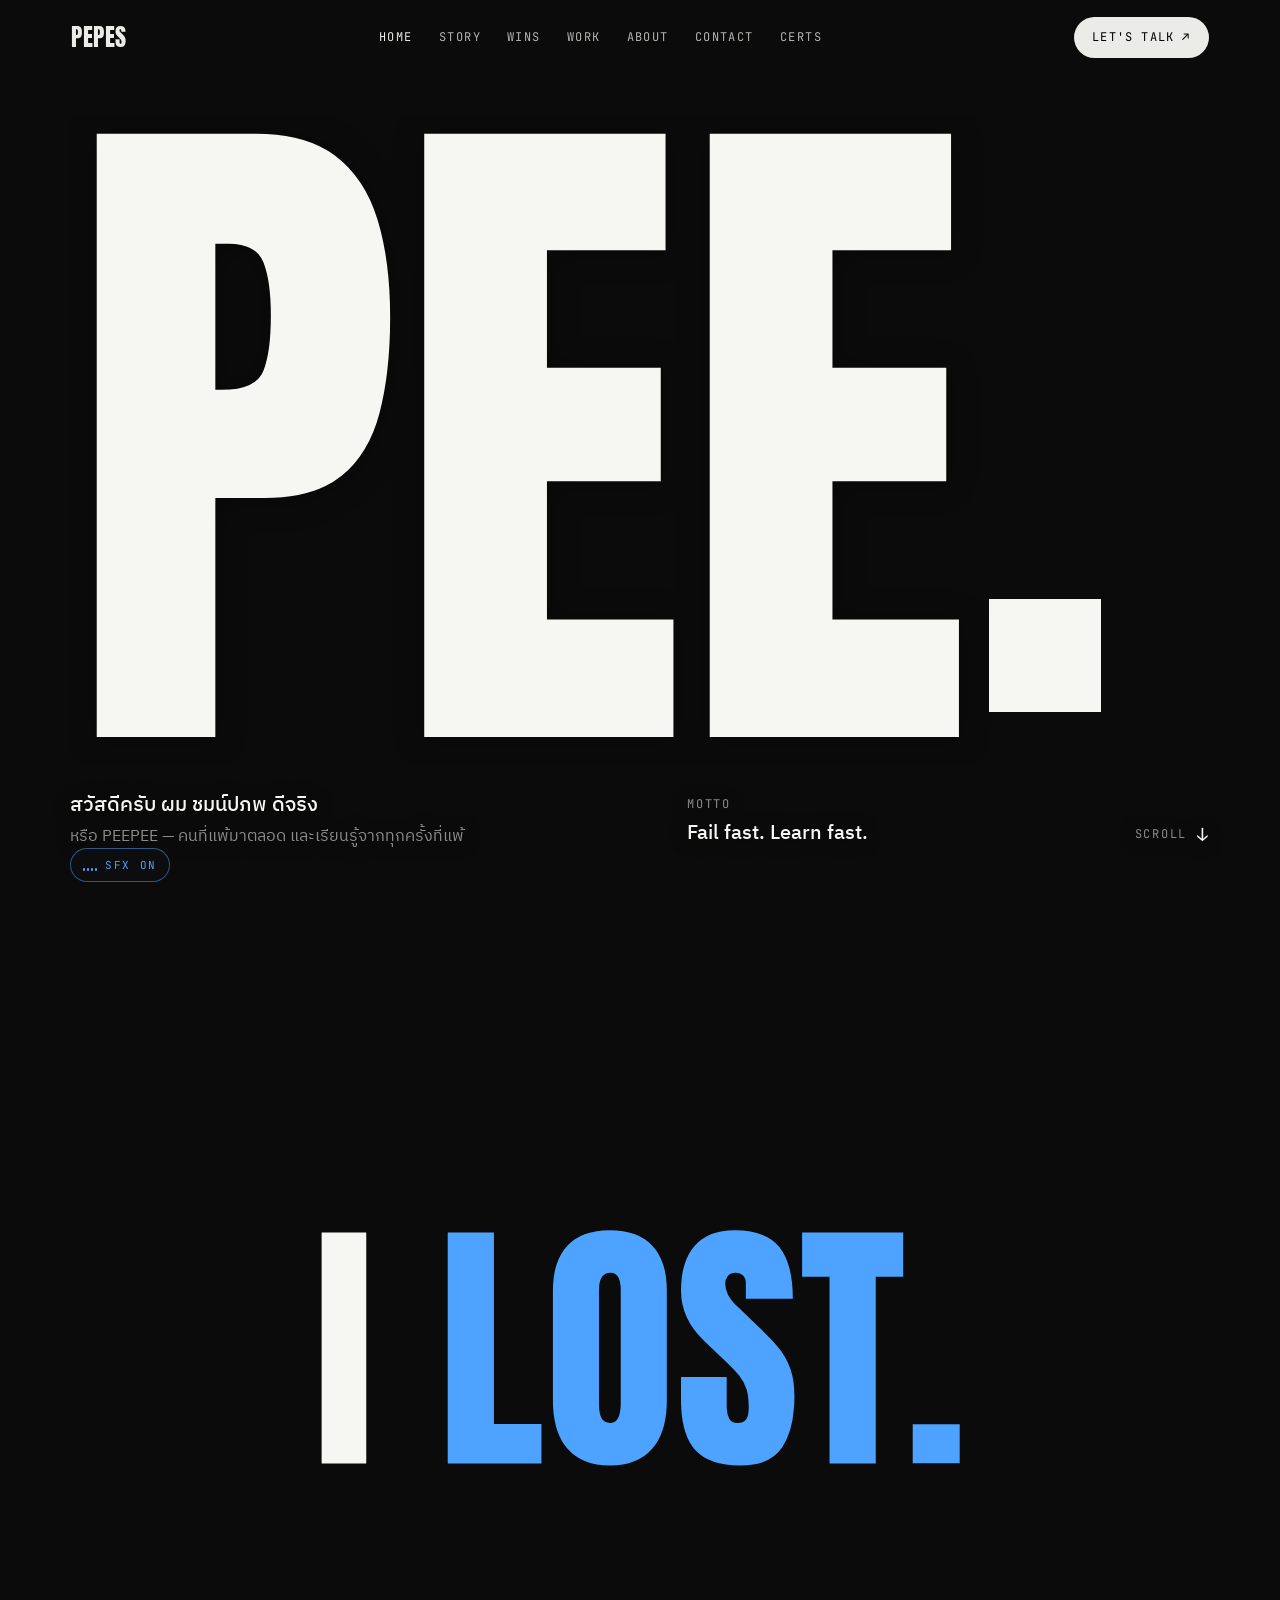
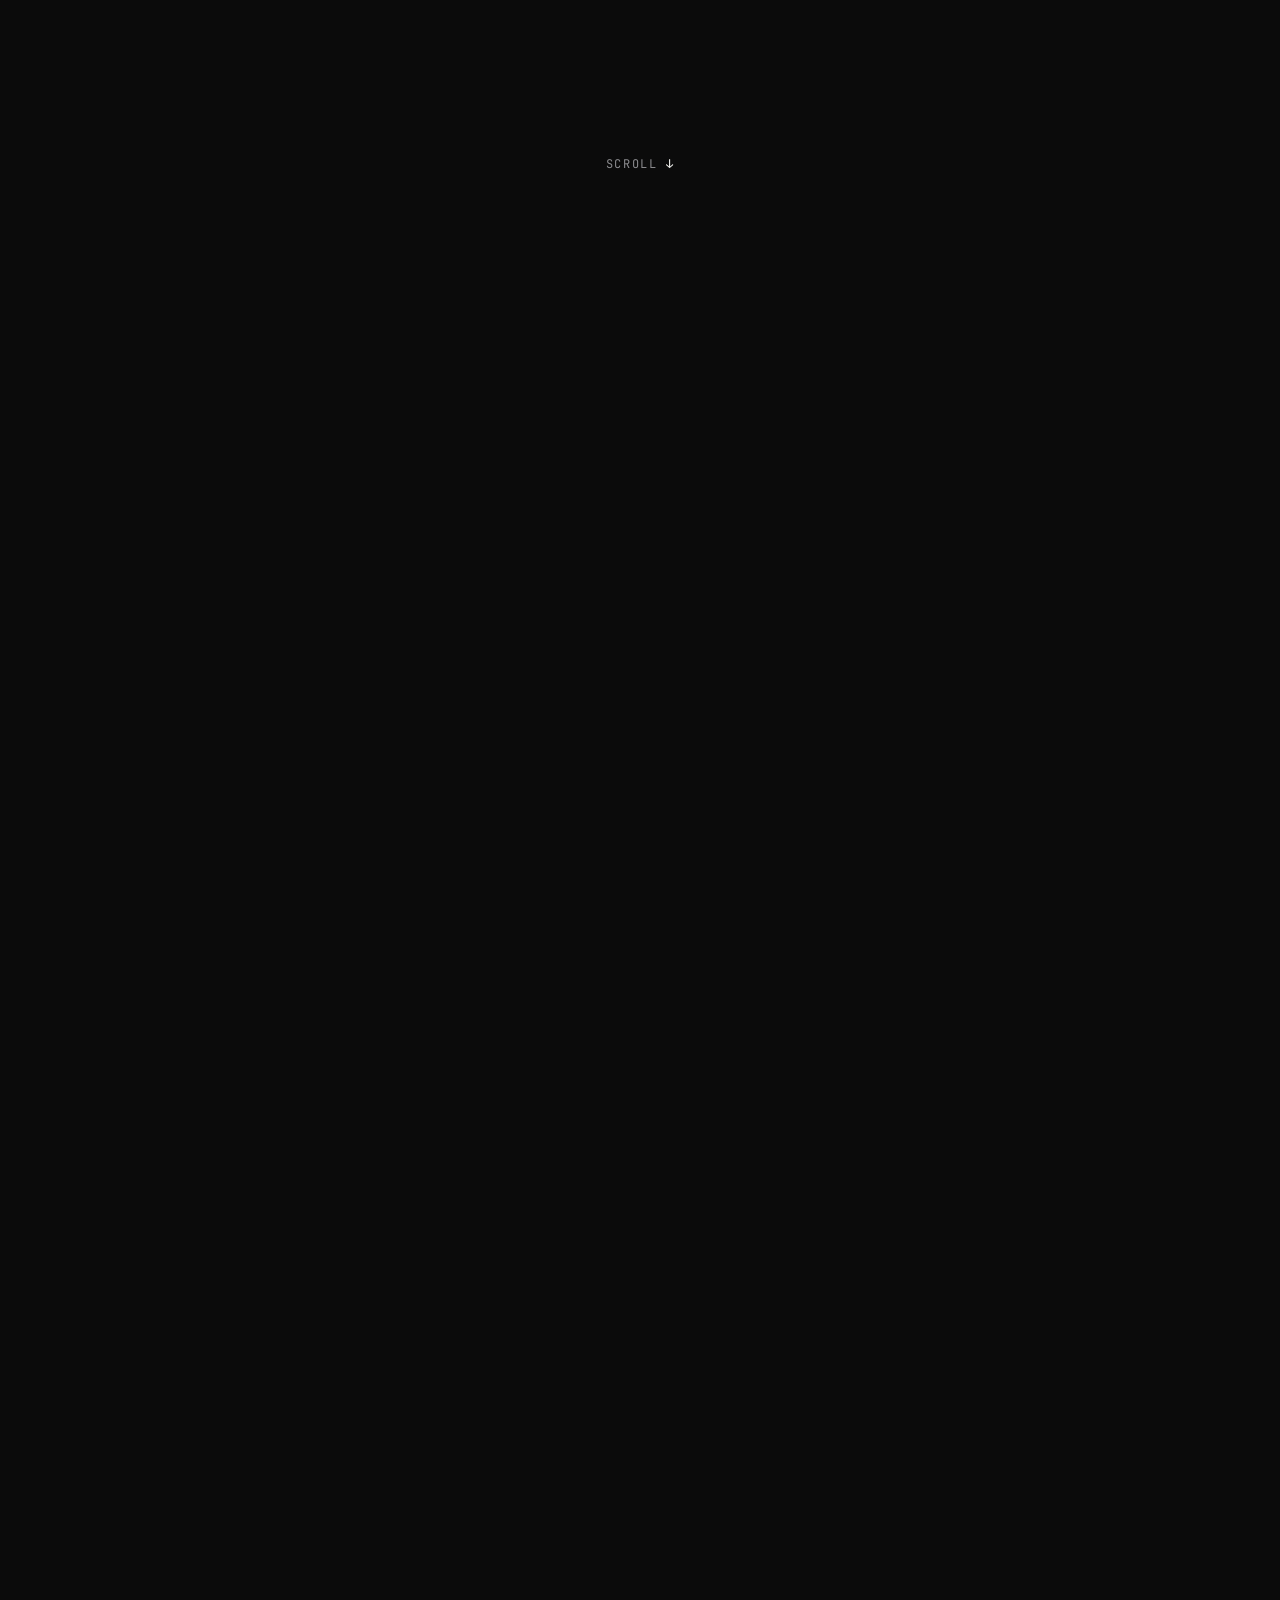
==== commit 89838871: "Add real name to the hero; age, grade and school to About Co-Authored-By: Claude Opus 5.5 <noreply@a" ====
--- a/index.html
+++ b/index.html
@@ -56,7 +56,7 @@
       <div class="sq" aria-hidden="true"></div>
     </div>
     <div class="intro">
-      <div><strong>สวัสดีครับ ผม PEEPEE</strong><p>คนที่แพ้มาตลอด และเรียนรู้จากทุกครั้งที่แพ้</p></div>
+      <div><strong>สวัสดีครับ ผม ชมน์ปภพ ดีจริง</strong><p>หรือ PEEPEE — คนที่แพ้มาตลอด และเรียนรู้จากทุกครั้งที่แพ้</p></div>
       <div><span class="mono">Motto</span><strong>Fail fast. Learn fast.</strong></div>
       <a class="scroll mono" href="#story">Scroll <b>↓</b></a>
     </div>
@@ -299,6 +299,12 @@
       <div>
         <h2 class="big">ABOUT ME</h2>
         <p class="lead">ผมกล้าที่จะเริ่ม<br>ในตอนที่ผม<em class="hl">กลัว</em>ที่จะเริ่ม.</p>
+        <!-- ข้อมูลส่วนตัว: แก้ได้ตรงนี้ -->
+        <dl class="ab-facts">
+          <div><dt class="mono">อายุ</dt><dd>18 ปี</dd></div>
+          <div><dt class="mono">ชั้น</dt><dd>ม.6</dd></div>
+          <div><dt class="mono">โรงเรียน</dt><dd>คณะราษฎรบำรุงปทุมธานี</dd></div>
+        </dl>
         <p class="body ab-line" id="aboutLine" aria-live="polite">ผมเคยลงสมัครแข่งไปมากกว่า <b>20 รายการ</b> แต่ไม่ผ่านเข้ารอบเลยสักครั้ง</p>
         <ol class="tl">
           <li><span class="mono now">2026</span><span>รางวัลดีเด่น · Thailand Metaverse Hackathon</span><small>MetaLab</small></li>
--- a/css/style.css
+++ b/css/style.css
@@ -653,7 +653,7 @@
 /* ---------- HERO video background (gameplay from QUINTA) ---------- */
 .hero{min-height:100vh;min-height:100svh;display:flex;flex-direction:column;justify-content:center;isolation:isolate}
 .hero-bg{position:absolute;inset:0;z-index:-1;overflow:hidden;background:#000}
-.hero-bg video{position:absolute;inset:0;width:100%;height:100%;object-fit:cover;object-position:60% 50%;filter:saturate(1) brightness(.95)}
+.hero-bg video{position:absolute;inset:0;width:100%;height:100%;object-fit:cover;object-position:60% 50%}
 .hero-bg::after{content:"";position:absolute;inset:0;background:linear-gradient(180deg,rgba(11,11,11,.5) 0%,rgba(11,11,11,.28) 28%,rgba(11,11,11,.32) 60%,rgba(11,11,11,.75) 86%,var(--ink) 100%),radial-gradient(ellipse at 50% 45%,rgba(11,11,11,0) 40%,rgba(11,11,11,.35) 100%)}
 .hero .wm h1,.hero .intro{text-shadow:0 2px 30px rgba(0,0,0,.35)}
 /* fade-slide-up, staggered (hero text + nav after the intro) */
@@ -1343,3 +1343,18 @@
   .wx-stage .wf-text{gap:clamp(10px,1.8vh,18px)}
   .wx-stage .wf-main{width:min(100%,calc(100vh - 180px));justify-self:center}
 }
+
+/* v12 perf — no live blur behind the nav / SFX pill anywhere (it re-blurs the moving scenes every frame) */
+.nav.glass,.snd{-webkit-backdrop-filter:none!important;backdrop-filter:none!important}
+.nav.glass{background:rgba(14,14,16,.92)}
+.snd{background:rgba(14,14,16,.88)}
+/* WORK: the old title clears out before the next one comes in (no two titles on top of each other) */
+.wk-info{transition:opacity .16s ease,visibility 0s linear .16s}
+.wk-info.on{transition:opacity .4s ease .18s,visibility 0s}
+.wk-info:not(.on)>*{transform:translateY(-10px);transition:transform .2s ease}
+
+/* About: age · grade · school */
+.ab-facts{display:flex;flex-wrap:wrap;gap:10px;margin:18px 0 6px;padding:0}
+.ab-facts div{display:flex;align-items:baseline;gap:10px;padding:9px 14px;border:1px solid var(--line-l,rgba(0,0,0,.14));border-radius:999px}
+.ab-facts dt{font-size:11px;letter-spacing:.12em;text-transform:uppercase;color:var(--mute,#777)}
+.ab-facts dd{margin:0;font-weight:700;font-size:15px}
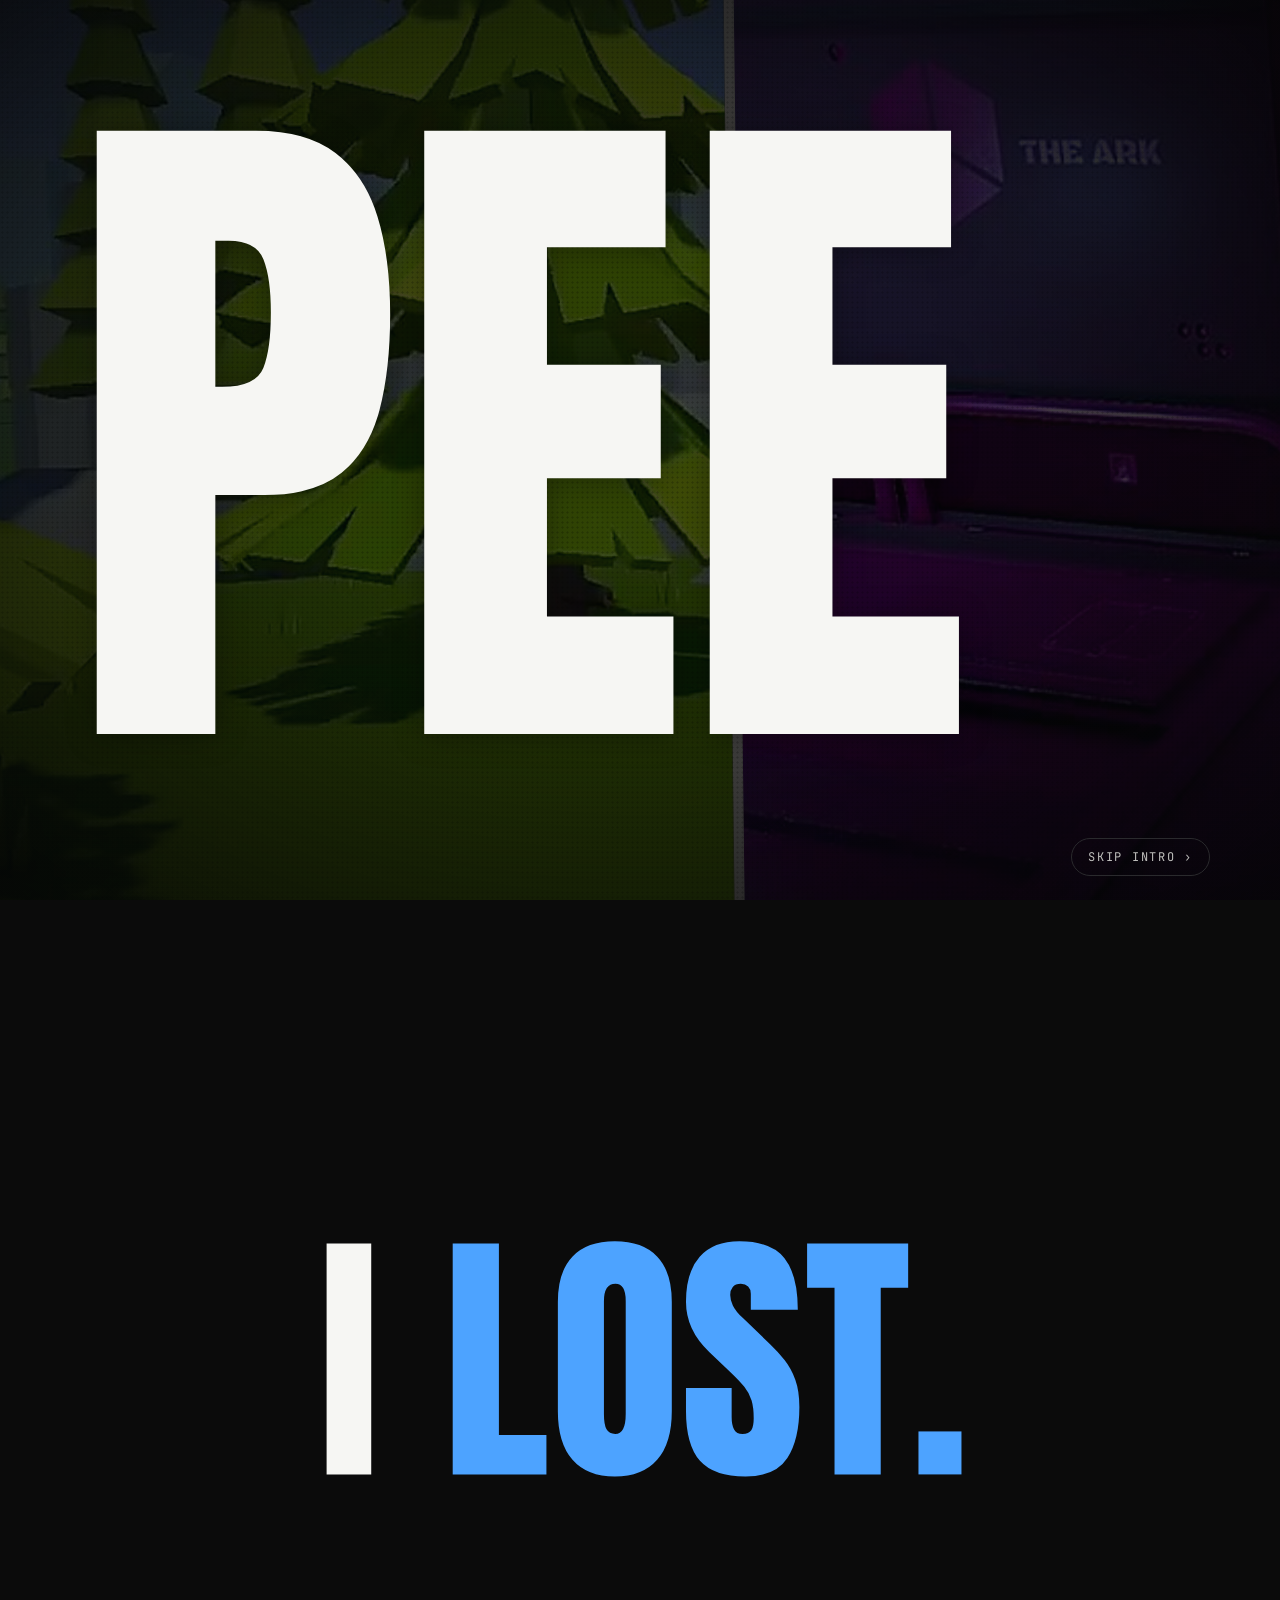
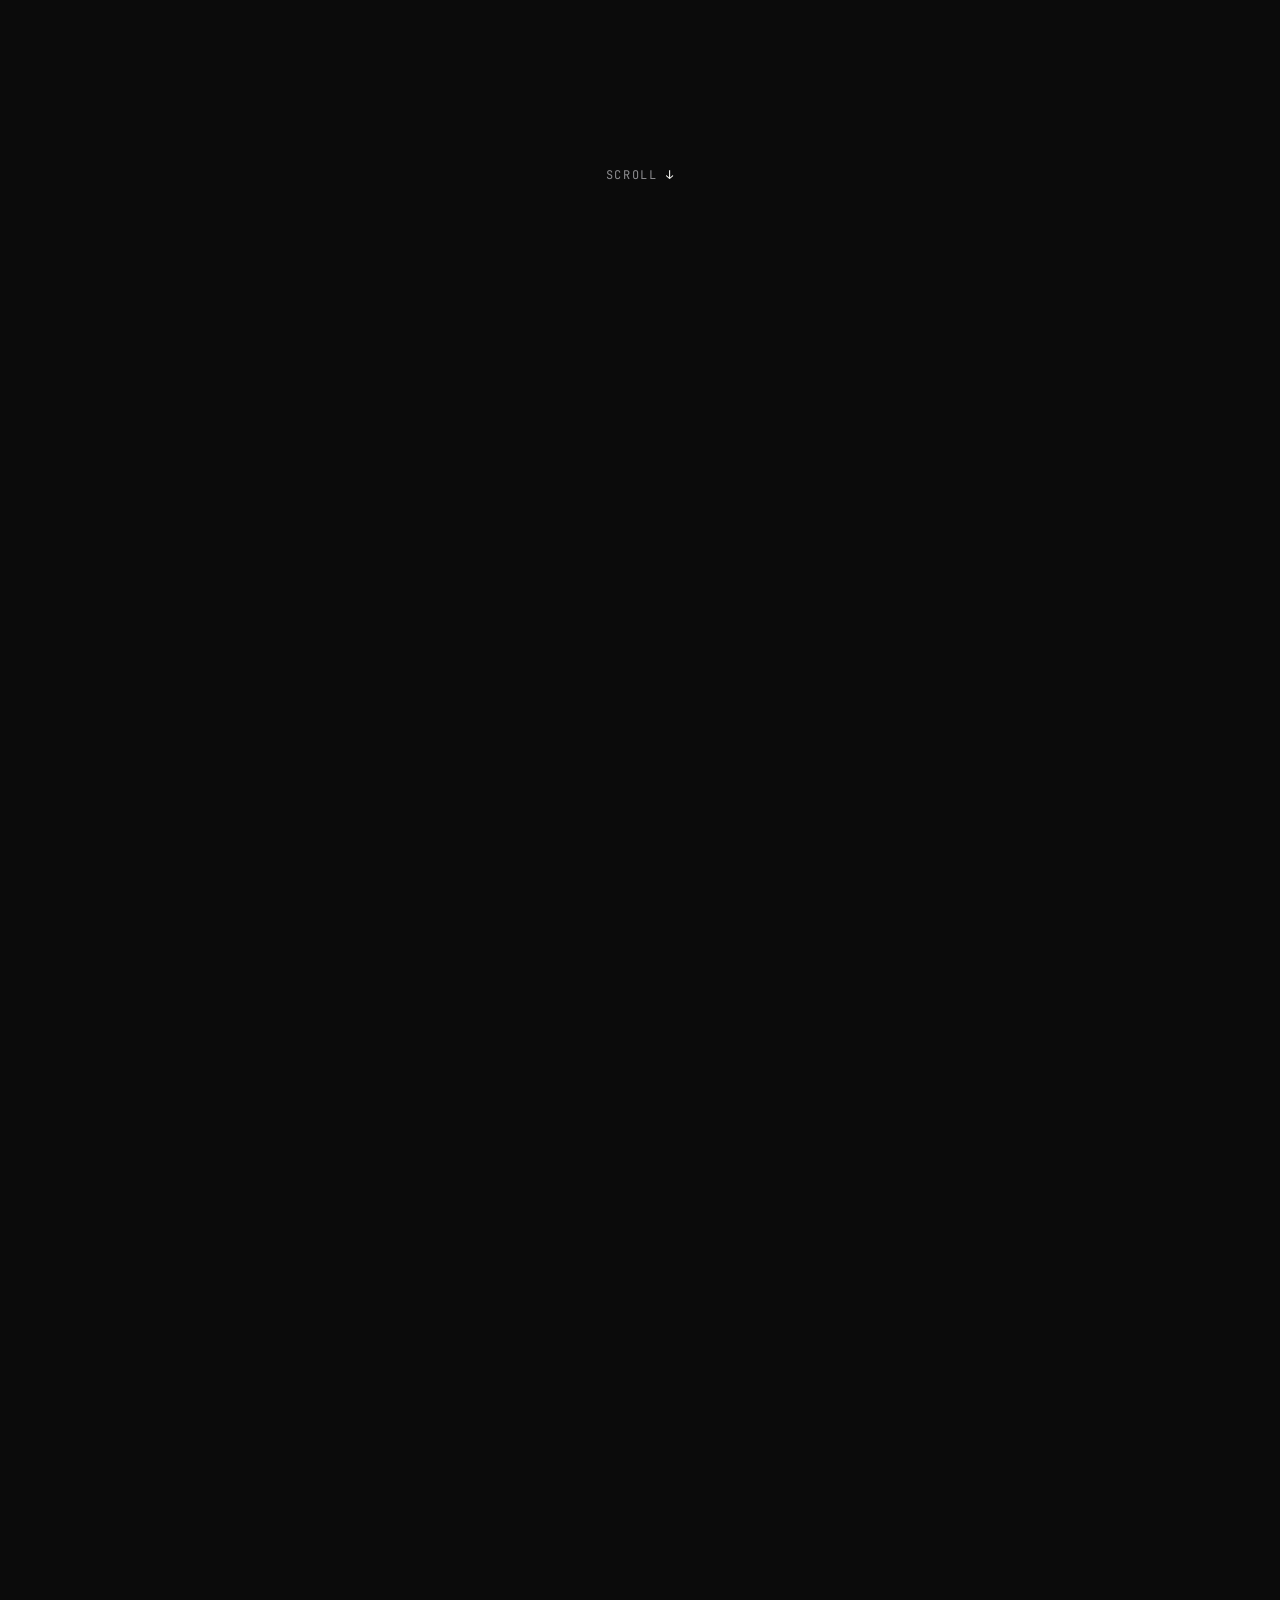
==== commit 0a4f48f0: "3D-to-flat buddy square that travels through the story, PROOF scene, About unfold, case-study and fa" ====
--- a/index.html
+++ b/index.html
@@ -58,7 +58,7 @@
     <div class="intro">
       <div><strong>สวัสดีครับ ผม ชมน์ปภพ ดีจริง</strong><p>หรือ PEEPEE — คนที่แพ้มาตลอด และเรียนรู้จากทุกครั้งที่แพ้</p></div>
       <div><span class="mono">Motto</span><strong>Fail fast. Learn fast.</strong></div>
-      <a class="scroll mono" href="#story">Scroll <b>↓</b></a>
+      <div class="intro-end"><button type="button" class="replay mono">↺ ดูอินโทรอีกครั้ง</button><a class="scroll mono" href="#story">Scroll <b>↓</b></a></div>
     </div>
   </section>
 
@@ -75,7 +75,7 @@
 
       <!-- A · I LOST -->
       <div class="ly ly-a">
-        <h3 class="a-title">I <em class="hl">LOST.</em></h3>
+        <h3 class="a-title" aria-label="I LOST.">I <em class="hl">LOST<span class="a-dot" aria-hidden="true"></span></em></h3>
         <p class="a-sub">ผม<em class="hl">แพ้</em>มาตลอด — ทั้งการแข่งขัน<br>โปรเจกต์ และสิ่งที่ตั้งใจไว้</p>
         <!-- LOSS LOG: ผลงานที่แพ้ ลอยเรียงลงไปแนวดิ่งแบบ 3D เป็นกระจกร้าว เลื่อนลงแล้วใบเดิมแตกกระจายตามการเลื่อน ใบถัดไปขึ้นมา
              data-img = รูป (ขาวดำ) ที่ใช้ทำเศษกระจก / data-pos = จุดกึ่งกลางของรูปที่อยากให้เห็น -->
@@ -90,7 +90,7 @@
           </article>
           <article class="lx">
             <div class="lx-card" data-img="assets/losses/nsc-1-g.jpg" data-pos="50% 50%" role="img" aria-label="ฉากเมืองกลางคืนในเกม Cube of Empty"><span class="l-stamp">ไม่ผ่านรอบแรก</span></div>
-            <div class="lx-txt"><span class="mono">NSC · Leader</span><h4>NSC<br>National Software Contest</h4><p>ผลคือไม่ผ่านแม้แต่รอบแรก มันตอกย้ำตัวผมไปอีกครั้ง</p><button type="button" class="l-more" data-open="nsc">อ่านต่อ <b>→</b></button></div>
+            <div class="lx-txt"><span class="mono">NSC · Leader</span><h4>NSC<br>National Software Contest</h4><p>ผลคือไม่ผ่านแม้แต่รอบแรก มันตอกย้ำตัวผมไปอีกครั้ง</p><button type="button" class="l-more" data-open="nsc">อ่านต่อ <b>→</b></button> <a class="l-more" href="fail-log.html">Fail log ทั้งหมด <b>→</b></a></div>
           </article>
         </div>
       </div>
@@ -139,7 +139,7 @@
           </ul>
         </div>
         <div class="d-motto">
-          <div class="motto-type"><span class="outline">FAIL FAST.</span><span><em class="hl">LEARN</em> FAST.</span></div>
+          <div class="motto-type" aria-label="FAIL FAST. LEARN FAST."><span class="outline">FAIL FAST.</span><span><em class="hl">LEARN</em> FAST<span class="m-dot" aria-hidden="true"></span></span></div>
           <p>แพ้ให้เร็ว เรียนรู้ให้ไว แล้วลุกขึ้นไปต่อ</p>
         </div>
         <!-- FAIL FAST. LEARN FAST. กลายเป็นค้อน ง้าง แล้วฟาดใส่หน้าจอ (เลื่อนตามการ scroll) — จอร้าว แล้วหน้านี้ร่วงลงไป -->
@@ -261,50 +261,57 @@
     </div>
   </section>
   <!-- ปุ่มไปหน้าเกียรติบัตร: ใบเซอร์ลอยเป็นกองแบบ 3D บนฉากฝนตัวอักษร (โลก Matrix แบบเดียวกับหน้า certificates) -->
+  <!-- PROOF — ฉากค้างไว้: เกียรติบัตรบินเข้ามาเรียงกัน · ค้างให้ดู · แล้วยุบรวมเป็นบล็อกฟ้าก้อนเดียว ตกลงไปเปิดหน้า ABOUT -->
+  <div class="px-pin">
+    <div class="px-stage">
   <div class="wk-after wrap">
     <a class="cert-cta" href="certificates.html">
       <canvas class="cc-rain" aria-hidden="true"></canvas>
       <span class="cc-txt">
-        <b class="cc-h">PROOF<span>.</span></b>
+        <b class="cc-h">PROOF<span class="cc-dot" aria-hidden="true"></span></b>
         <span class="cc-go mono">Enter <b>→</b></span>
       </span>
       <span class="cc-stack" aria-hidden="true">
-        <img src="assets/certs/metaverse-design-delight.jpg" alt="" loading="lazy" decoding="async" style="--i:0">
-        <img src="assets/certs/aihack-cert.jpg" alt="" loading="lazy" decoding="async" style="--i:1">
-        <img src="assets/certs/is-stanley-3rd.jpg" alt="" loading="lazy" decoding="async" style="--i:2">
-        <img src="assets/certs/superai-practitioner.jpg" alt="" loading="lazy" decoding="async" style="--i:3">
-        <img src="assets/certs/guin-cert.jpg" alt="" loading="lazy" decoding="async" style="--i:4">
+        <span class="cc-fly" style="--i:0"><img src="assets/certs/metaverse-design-delight.jpg" alt="" decoding="async" style="--i:0"></span>
+        <span class="cc-fly" style="--i:1"><img src="assets/certs/aihack-cert.jpg" alt="" decoding="async" style="--i:1"></span>
+        <span class="cc-fly" style="--i:2"><img src="assets/certs/is-stanley-3rd.jpg" alt="" decoding="async" style="--i:2"></span>
+        <span class="cc-fly" style="--i:3"><img src="assets/certs/superai-practitioner.jpg" alt="" decoding="async" style="--i:3"></span>
+        <span class="cc-fly" style="--i:4"><img src="assets/certs/guin-cert.jpg" alt="" decoding="async" style="--i:4"></span>
       </span>
     </a>
   </div>
+      <i class="px-block" aria-hidden="true"></i>
+    </div>
+  </div>
 
   <!-- ============ 05 ABOUT (light panel) ============ -->
   <section class="panel-wrap wrap" id="about">
-    <div class="panel grow about">
+    <div class="panel about unfold">
       <!-- บัตรห้อยคอ 3D: ลาก เหวี่ยง คลิกได้ (รูปอยู่ที่ assets/me.jpg) -->
-      <div class="lanyard" id="lanyard" aria-label="บัตรของ PEEPEE — ลากหรือคลิกได้">
+      <div class="lanyard" id="lanyard" aria-label="บัตรของ ชมน์ปภพ ดีจริง (PEEPEE) — ลากหรือคลิกได้">
         <canvas aria-hidden="true"></canvas>
         <div class="badge" role="button" tabindex="0" aria-label="คลิกเพื่อเปลี่ยนคำอธิบาย">
           <div class="bd-face bd-front">
             <div class="bd-top"><span class="bd-logo">Pepes<i></i></span><span class="bd-tag">GAME DEV · 2026</span></div>
             <div class="bd-photo"><img src="assets/me.jpg" alt="PEEPEE" draggable="false"></div>
             <div class="bd-name">PEEPEE</div>
-            <div class="bd-sub"><span>Unity · C#</span><span>Fail fast. Learn fast.</span></div>
+            <div class="bd-real">ชมน์ปภพ ดีจริง</div>
+            <div class="bd-sub"><span>ม.6 · อายุ 18 ปี</span><span>Unity · C#</span></div>
             <span class="bd-slot"></span>
           </div>
-          <div class="bd-face bd-back"><span class="bd-logo">Pepes<i></i></span><span class="bd-motto">FAIL FAST.<br>LEARN FAST.</span><span class="bd-tag">chompapopd@gmail.com</span><span class="bd-slot"></span></div>
+          <div class="bd-face bd-back"><span class="bd-logo">Pepes<i></i></span><span class="bd-motto">FAIL FAST.<br>LEARN FAST.</span>
+            <dl class="bd-info">
+              <div><dt>ชื่อ</dt><dd>ชมน์ปภพ ดีจริง</dd></div>
+              <div><dt>อายุ</dt><dd>18 ปี · ม.6</dd></div>
+              <div><dt>โรงเรียน</dt><dd>คณะราษฎรบำรุงปทุมธานี</dd></div>
+            </dl>
+            <span class="bd-tag">chompapopd@gmail.com</span><span class="bd-slot"></span></div>
         </div>
         <span class="ly-hint mono">ลากเล่นได้ · คลิกเพื่อรู้จักผมมากขึ้น</span>
       </div>
       <div>
         <h2 class="big">ABOUT ME</h2>
         <p class="lead">ผมกล้าที่จะเริ่ม<br>ในตอนที่ผม<em class="hl">กลัว</em>ที่จะเริ่ม.</p>
-        <!-- ข้อมูลส่วนตัว: แก้ได้ตรงนี้ -->
-        <dl class="ab-facts">
-          <div><dt class="mono">อายุ</dt><dd>18 ปี</dd></div>
-          <div><dt class="mono">ชั้น</dt><dd>ม.6</dd></div>
-          <div><dt class="mono">โรงเรียน</dt><dd>คณะราษฎรบำรุงปทุมธานี</dd></div>
-        </dl>
         <p class="body ab-line" id="aboutLine" aria-live="polite">ผมเคยลงสมัครแข่งไปมากกว่า <b>20 รายการ</b> แต่ไม่ผ่านเข้ารอบเลยสักครั้ง</p>
         <ol class="tl">
           <li><span class="mono now">2026</span><span>รางวัลดีเด่น · Thailand Metaverse Hackathon</span><small>MetaLab</small></li>
@@ -312,10 +319,19 @@
           <li><span class="mono">2025</span><span>Finalist · Leagues of Code AI Hackathon</span><small>Make Your Way</small></li>
         </ol>
       </div>
-      <div class="ab-skills">
-          <span class="mono">Skills — ลากเพื่อหมุน</span>
-          <div class="sphere" id="skillSphere" aria-label="Unity, C#, Game Systems, Level Design, Puzzle Design, Python, AI, Prompting, Figma, Canva, Pitching, Teamwork, GitHub, Game Jam"></div>
-        </div>
+      <!-- SKILLS: คีย์บอร์ด 3D — ปุ่มสร้างจาก js/main.js (รายการ SK: ชื่อ · สี · คำอธิบาย) -->
+      <div class="ab-skills kb" id="skillKeys">
+        <div class="kb-info">
+          <span class="kb-head">SKILLS</span>
+          <span class="mono kb-hint">กดที่ปุ่มดูสิ</span>
+          <b class="kb-title">Unity</b>
+          <p class="kb-desc"></p>
+        </div>
+        <div class="kb-stage">
+          <div class="kb-board" role="group" aria-label="ทักษะ"></div>
+          <i class="kb-ground" aria-hidden="true"></i>
+        </div>
+      </div>
 
     </div>
   </section>
@@ -361,7 +377,7 @@
     <span class="mono cs-meta">กำลังพัฒนา · Coming soon</span>
     <div class="cs-stats"><div><b>1</b><span class="mono">คน ทำทั้งเกม</span></div><div><b>∞</b><span class="mono">ไอเดียที่ลองทิ้ง</span></div></div>
     <div class="cs-body"><section><h4 class="mono">คืออะไร</h4><p>QUINTA เป็นเกมแนว Puzzle ลึกลับ คอนเซปต์หลักคือผู้เล่นสามารถ<em>ดึงความสามารถ หรือ identity ของวัตถุต่าง ๆ</em> มาใช้แก้ปริศนาในแต่ละด่าน</p></section><section><h4 class="mono">ผมทำอะไร</h4><p>เป็นโปรเจกต์เดี่ยวที่ผมทำเองทุกอย่าง ตั้งแต่คิดคอนเซปต์ ออกแบบด่าน ทำระบบเกม จนถึงจัดฉาก เพื่อฝึกตัวเองในหลาย ๆ ด้าน</p></section><section><h4 class="mono">ต่อจากนี้</h4><p>ในอนาคตจะนำลงแพลตฟอร์ม ให้คนได้ลองเล่นจริง</p></section></div>
-    
+    <div class="cs-links"><a class="l-link" href="work.html?p=...">อ่านแบบเต็ม →</a></div>
   </template>
   <template id="case-metalab" data-n="02" data-title="METALAB" data-gallery='["assets/work/metalab-gameplay.mp4", "assets/work/meta-stage.jpg", "assets/entries/meta-1.jpg", "assets/entries/meta-2.jpg", "assets/entries/meta-3.jpg", "assets/work/meta-camp.jpg", "assets/work/meta-farm.jpg", "assets/entries/meta-4.jpg", "assets/work/meta-teacher.jpg", "assets/work/meta-room.jpg"]'>
     <span class="mono cs-role">Idea · Game systems · Unity</span>
@@ -369,7 +385,7 @@
     <span class="mono cs-meta">รางวัลดีเด่น · Metaverse Hackathon · 2026</span>
     <div class="cs-stats"><div><b>TOP 12</b><span class="mono">Final teams</span></div><div><b>฿3,500</b><span class="mono">รางวัลดีเด่น</span></div></div>
     <div class="cs-body"><section><h4 class="mono">คืออะไร</h4><p>ห้องแล็บวิทยาศาสตร์เสมือนจริง ทั้งชีวะ ฟิสิกส์ และเคมี ให้คนที่ไม่มีโอกาสได้ใช้ห้องแล็บ ได้ทดลองเสมือนจริงโดยไม่มีอันตราย</p></section><section><h4 class="mono">ฟีเจอร์เด่น</h4><p><b>โหมด Co-op</b> เล่นกับเพื่อนได้ และ<b>โหมดสำหรับครู</b> ที่ครูนำไปสอนนักเรียนได้ โดยครูเป็นคน<em>คุมพารามิเตอร์เบื้องหลัง</em>ในแต่ละด่าน</p></section><section><h4 class="mono">ผมทำอะไร</h4><p>ผมคิดไอเดียทั้งหมด และทำระบบทั้งหมดของเกม</p></section><section><h4 class="mono">ผลลัพธ์</h4><p>ผ่านเข้า 24 ทีม แล้วได้เข้ารอบ Final 12 ทีมสุดท้าย และได้<em>รางวัลดีเด่น (Design Delight)</em> พร้อมเงินรางวัล 3,500 บาท คุณครู โรงเรียน และเด็ก ๆ ได้ลองใช้แล้ว ผลตอบรับดี และมีศักยภาพพอจะพัฒนาต่อเป็น product จริงได้</p></section><section><h4 class="mono">ได้เรียนรู้</h4><p>การพรีเซนต์และการ pitching การเลือกใช้คำพูด การทำงานเป็นทีม การสื่อสารและแลกเปลี่ยนความคิดกัน และเข้าใจ Unity มากขึ้น</p></section></div>
-    
+    <div class="cs-links"><a class="l-link" href="work.html?p=metalab">อ่านแบบเต็ม →</a></div>
   </template>
   <template id="case-mayw" data-n="03" data-title="MAKE YOUR WAY" data-gallery='["assets/work/aihack-team.jpg", "assets/entries/aihack-1.jpg", "assets/entries/aihack-2.jpg", "assets/work/aihack-window.jpg", "assets/work/aihack-pitch.jpg", "assets/work/aihack-lounge.jpg", "assets/entries/aihack-3.jpg"]'>
     <span class="mono cs-role">Product design · AI · Tech lead</span>
@@ -377,7 +393,7 @@
     <span class="mono cs-meta">Finalist 18 ทีม · AI Hackathon · 2025</span>
     <div class="cs-stats"><div><b>200+</b><span class="mono">ทีมที่สมัคร</span></div><div><b>TOP 18</b><span class="mono">Finalist</span></div></div>
     <div class="cs-body"><section><h4 class="mono">คืออะไร</h4><p>แอป AI Game Generative เกม 2D เพื่อการศึกษาให้เด็กและวัยรุ่นสนุกไปพร้อมได้ความรู้ แค่พิมพ์ว่าอยากเรียนวิชาอะไร บทไหน และชอบเกมแนวไหน ระบบจะสร้างเกมให้</p></section><section><h4 class="mono">ผมทำอะไร</h4><p>ผมคิดและออกแบบแอปทั้งหมด และดูแลด้านเทคนิคทั้งหมด</p></section><section><h4 class="mono">ผลลัพธ์</h4><p>จากทีมที่สมัครกว่า 200 ทีม ได้เข้ารอบ <em>Finalist 18 ทีมสุดท้าย</em> ด้วยข้อจำกัดหลายอย่าง โปรเจกต์นี้ไม่ได้ไปต่อ แต่เปิดแนวทางใหม่ ๆ ให้ในอนาคต</p></section><section><h4 class="mono">ได้เรียนรู้</h4><p>การทำงานเป็นทีม ความยากของการสร้าง product ให้ใช้งานได้จริง และความรู้ด้าน AI</p></section></div>
-    
+    <div class="cs-links"><a class="l-link" href="work.html?p=mayw">อ่านแบบเต็ม →</a></div>
   </template>
   <template id="case-guinrorn" data-n="04" data-title="GUINRORN" data-gallery='["assets/work/guin-gameplay.mp4", "assets/entries/guin-1.jpg", "assets/work/guin-7.jpg", "assets/work/guin-6.jpg", "assets/entries/guin-2.jpg", "assets/work/guin-8.jpg", "assets/entries/guin-3.jpg", "assets/entries/guin-4.jpg", "assets/entries/guin-5.jpg"]'>
     <span class="mono cs-role">Game systems · Unity · 72 ชม.</span>
@@ -385,7 +401,7 @@
     <span class="mono cs-meta">Apr 2026 · HamsterHub GameJamX</span>
     <div class="cs-stats"><div><b>72</b><span class="mono">ชั่วโมง</span></div><div><b>66</b><span class="mono">views</span></div><div><b>11</b><span class="mono">downloads</span></div></div>
     <div class="cs-body"><section><h4 class="mono">คืออะไร</h4><p>เกม Puzzle เพนกวิน ที่ทำใน HamsterHub GameJamX ภายใน 72 ชั่วโมง คว้าของได้ทั้งมือซ้าย–ขวา และกด Q เพื่อ ragdoll</p></section><section><h4 class="mono">ผมทำอะไร</h4><p>ผมรับหน้าที่ทำระบบทั้งหมดของเกม และเป็นส่วนสำคัญในการออกแบบเกม</p></section><section><h4 class="mono">ผลลัพธ์</h4><p>มีคนเข้าแข่งกว่า 100 ทีม รอบชิงรับแค่ 12 ทีมจาก 4 กลุ่ม ต้องติดที่ 1–3 ของกลุ่มถึงจะได้เข้ารอบ ทีมเราเป็นหนึ่งในตัวเต็ง แต่ได้ที่ 4 <em>อีกแค่ 1 อันดับก็จะได้เข้ารอบ Finalist</em> และ 3 ทีมที่เข้ารอบจากกลุ่มเรา ติด Top 5 ทั้งหมด เกมนี้มีศักยภาพพอจะพัฒนาต่อเป็นเกมจริงได้</p></section><section><h4 class="mono">ได้เรียนรู้</h4><p>Unity มากขึ้น การทำงานเป็นทีม การสื่อสาร และการแบ่งเวลาให้ดี</p></section></div>
-    <div class="cs-links"><a class="l-link" href="https://pepess1.itch.io/guinrornn" target="_blank" rel="noopener">▶ เล่นบน itch.io ↗</a></div>
+    <div class="cs-links"><a class="l-link" href="work.html?p=guinrorn">อ่านแบบเต็ม →</a><a class="l-link" href="https://pepess1.itch.io/guinrornn" target="_blank" rel="noopener">▶ เล่นบน itch.io ↗</a></div>
   </template>
   <template id="case-nsc" data-n="05" data-title="CUBE OF EMPTY" data-gallery='["assets/work/cube-gameplay.mp4", "assets/losses/nsc-1.jpg", "assets/losses/nsc-2.jpg", "assets/losses/nsc-3.jpg", "assets/losses/nsc-4.jpg", "assets/losses/nsc-5.jpg"]'>
     <span class="mono cs-role">Leader · Game design · Systems</span>
@@ -393,7 +409,7 @@
     <span class="mono cs-meta">National Software Contest</span>
     <div class="cs-stats"><div><b>30</b><span class="mono">วันที่มี</span></div><div><b>3D+2D</b><span class="mono">ในเกมเดียว</span></div></div>
     <div class="cs-body"><section><h4 class="mono">คืออะไร</h4><p>Cube of Empty เกมแนว Puzzle Action ที่รวม 3D และ 2D ไว้ในเกมเดียว ทำส่งการแข่งขัน NSC โดยมีเวลาทำ 1 เดือน</p></section><section><h4 class="mono">ผมทำอะไร</h4><p>ผมเป็น Leader คิดและออกแบบเกม และทำระบบเกมทั้งหมด พวกเราตั้งใจกับงานนี้มาก</p></section><section><h4 class="mono">ผลลัพธ์</h4><p>ผลคือ<em>ไม่ผ่านแม้แต่รอบแรก</em> มันตอกย้ำตัวผมไปอีกครั้ง แต่ก็เป็นหนึ่งในความแพ้ที่ทำให้ผมรู้ว่ายังต้องเก่งขึ้นอีก</p></section></div>
-    
+    <div class="cs-links"><a class="l-link" href="work.html?p=nsc">อ่านแบบเต็ม →</a></div>
   </template>
   <template id="case-ghost" data-n="06" data-title="GHOST GAME" data-gallery='["assets/work/ghost-2.jpg", "assets/work/ghost-1.jpg", "assets/work/ghost-3.jpg"]'>
     <span class="mono cs-role">Game dev · Unity · Camp</span>
@@ -401,7 +417,7 @@
     <span class="mono cs-meta">Python x Hunter · Feb–Mar 2026</span>
     
     <div class="cs-body"><section><h4 class="mono">คืออะไร</h4><p>เกมผีที่ผมทำในแคมป์ Python x Hunter ของ Hamster Hub</p></section><section><h4 class="mono">ได้อะไร</h4><p>แคมป์นี้ทำให้ผมได้อัปสกิลและได้ความรู้ Unity มากขึ้นมาก ๆ</p></section><section><h4 class="mono">ต่อยอด</h4><p>และแคมป์นี้เองที่ทำให้ผม<em>ได้โอกาสเข้าไปในโปรเจกต์ NSC 2026 ของ Hamster Hub</em></p></section></div>
-    <div class="cs-links"><a class="l-link" href="certificates.html">ดูเกียรติบัตร ↗</a></div>
+    <div class="cs-links"><a class="l-link" href="work.html?p=ghost">อ่านแบบเต็ม →</a><a class="l-link" href="certificates.html">ดูเกียรติบัตร ↗</a></div>
   </template>
   <template id="case-dek70" data-n="07" data-title="DEK70 HORROR" data-gallery='["assets/work/dek70-horror.jpg"]'>
     <span class="mono cs-role">Map design · Level layout</span>
@@ -409,7 +425,7 @@
     <span class="mono cs-meta">DEK70 Camp Plus+ · Apr 2026</span>
     
     <div class="cs-body"><section><h4 class="mono">คืออะไร</h4><p>เกม horror ที่ทำในแคมป์ DEK70 Camp Plus+ ของ Hamster Hub</p></section><section><h4 class="mono">ผมทำอะไร</h4><p>ผมพัฒนาการจัดแมพร่วมกับเพื่อน ทั้งวางเส้นทาง บรรยากาศ และจังหวะความน่ากลัว</p></section></div>
-    <div class="cs-links"><a class="l-link" href="certificates.html">ดูเกียรติบัตร ↗</a></div>
+    <div class="cs-links"><a class="l-link" href="work.html?p=dek70">อ่านแบบเต็ม →</a><a class="l-link" href="certificates.html">ดูเกียรติบัตร ↗</a></div>
   </template>
   <template id="case-mathis" data-n="08" data-title="MATH IS PROJECT" data-gallery='["assets/entries/is-1.jpg"]'>
     <span class="mono cs-role">IS Project · คณิตศาสตร์</span>
@@ -417,7 +433,7 @@
     <span class="mono cs-meta">ที่ 3 · KP &amp; Stanley · 2026</span>
     <div class="cs-stats"><div><b>#3</b><span class="mono">รองชนะเลิศอันดับ 2</span></div></div>
     <div class="cs-body"><section><h4 class="mono">คืออะไร</h4><p>โครงงานคณิตศาสตร์ IS ระดับชั้นมัธยมศึกษาตอนปลาย</p></section><section><h4 class="mono">ผลลัพธ์</h4><p>ได้<em>รองชนะเลิศอันดับ 2</em> ในงาน KP &amp; Stanley Open House: Youth Innovation Challenge 2025</p></section></div>
-    
+    <div class="cs-links"><a class="l-link" href="work.html?p=mathis">อ่านแบบเต็ม →</a></div>
   </template>
 </div>
 </body>
--- a/css/style.css
+++ b/css/style.css
@@ -1358,3 +1358,187 @@
 .ab-facts div{display:flex;align-items:baseline;gap:10px;padding:9px 14px;border:1px solid var(--line-l,rgba(0,0,0,.14));border-radius:999px}
 .ab-facts dt{font-size:11px;letter-spacing:.12em;text-transform:uppercase;color:var(--mute,#777)}
 .ab-facts dd{margin:0;font-weight:700;font-size:15px}
+
+/* badge: real name on the front, details on the back */
+.bd-real{position:relative;z-index:1;margin:6px 16px 0;font-weight:700;font-size:15px;line-height:1.3;letter-spacing:.01em}
+.bd-sub{padding-top:6px}
+.bd-back{padding:30px 18px 18px}
+.bd-motto{font-size:32px}
+.bd-info{margin:0;display:grid;gap:8px}
+.bd-info div{display:grid;gap:1px}
+.bd-info dt{font-family:var(--mono);font-size:8.5px;letter-spacing:.14em;opacity:.55}
+.bd-info dd{margin:0;font-weight:700;font-size:13px;line-height:1.35}
+.bd-motto{font-size:clamp(25px,2.4vw,32px)}
+@media (max-width:520px){.bd-sub span:first-child{display:inline}.bd-sub span:last-child{display:none}.bd-sub{justify-content:flex-start}}
+
+/* skills: a 3D brain — neurons + wires on a canvas behind the tags */
+.sphere{height:clamp(380px,38vw,540px)}
+.sk-net{position:absolute;inset:0;width:100%;height:100%;pointer-events:none;z-index:0}
+.sphere span{transition:border-color .3s,box-shadow .3s,background-color .3s}
+.sphere span.fire{border-color:var(--blue);box-shadow:0 0 0 3px rgba(77,163,255,.25),0 0 18px rgba(77,163,255,.55)}
+.sphere span.hot.fire{background:#1f6fd0;border-color:#1f6fd0}
+
+/* =========================================================
+   SKILLS — low-poly keycaps floating on a tilted plane (tall, flat-shaded facets, no keyboard case)
+   ========================================================= */
+.kb{grid-column:1/-1;display:grid;grid-template-columns:minmax(0,.78fr) minmax(0,1.22fr);align-items:center;gap:clamp(16px,3vw,40px);
+  margin:14px 0 28px;padding:clamp(22px,3.5vw,48px);border-radius:22px;background:#0b0b0c;color:var(--paper);overflow:hidden;position:relative}
+.kb::before{content:"";position:absolute;right:6%;top:50%;width:50%;aspect-ratio:1;transform:translateY(-50%);border-radius:50%;background:radial-gradient(closest-side,color-mix(in srgb,var(--wc,#4da3ff) 26%,transparent),transparent);transition:background .6s;pointer-events:none}
+.kb-info{position:relative;display:flex;flex-direction:column;align-items:flex-start;gap:10px;min-width:0;z-index:1}
+.kb-head{font-family:var(--display);font-size:clamp(46px,6vw,88px);line-height:.9;letter-spacing:.01em;color:transparent;-webkit-text-stroke:1.5px #f6f6f3}
+.kb-hint{color:#8a8a90;font-size:12px}
+.kb-title{margin-top:clamp(10px,2vw,26px);font-family:var(--display);font-weight:400;font-size:clamp(34px,4.4vw,64px);line-height:.95;color:var(--wc,var(--blue));word-break:break-word;transition:color .3s}
+.kb-title.pop{animation:kbpop .4s cubic-bezier(.3,1.5,.5,1)}
+@keyframes kbpop{from{transform:translateY(12px) rotate(-3deg);opacity:.15}to{transform:none;opacity:1}}
+.kb-desc{margin:0;color:#c9c9cd;font-size:clamp(15px,1.3vw,18px);line-height:1.6;max-width:26em;min-height:3.2em}
+
+.kb-stage{--mx:0;--my:0;position:relative;perspective:1500px;display:grid;place-items:center;min-height:clamp(340px,38vw,520px);z-index:1}
+.kb-ground{position:absolute;left:12%;right:4%;top:30%;bottom:14%;border-radius:50%;background:radial-gradient(closest-side,rgba(0,0,0,.75),transparent);filter:none;z-index:-1;transform:translate(-4%,8%)}
+.kb-board{--k:clamp(52px,5.4vw,80px);--g:calc(var(--k) * .16);--h:16px;display:grid;grid-template-columns:repeat(6,var(--k));gap:var(--g);
+  transform:rotateX(calc(52deg - var(--my) * 8deg)) rotateZ(calc(-32deg + var(--mx) * 8deg));transition:transform .6s cubic-bezier(.2,.8,.2,1)}
+/* one keycap = a tall block (flat-shaded walls) + four bevel facets + a flat top split in two triangles */
+.kc{--c:#333;position:relative;z-index:0;width:var(--k);height:var(--k);padding:0;border:0;border-radius:3px;cursor:pointer;background:transparent;font:inherit;outline:none;
+  -webkit-tap-highlight-color:transparent;transform:translate(calc(var(--h) * .5),calc(var(--h) * -.5));transition:transform .09s ease}
+/* the walls: stacked flat layers toward the viewer = a tall solid block */
+.kc::before{content:"";position:absolute;inset:0;border-radius:3px;background:color-mix(in srgb,var(--c) 40%,#000);
+  box-shadow:-1px 1px 0 color-mix(in srgb,var(--c) 38%,#000),-2px 2px 0 color-mix(in srgb,var(--c) 38%,#000),-3px 3px 0 color-mix(in srgb,var(--c) 38%,#000),-4px 4px 0 color-mix(in srgb,var(--c) 38%,#000),
+    -5px 5px 0 color-mix(in srgb,var(--c) 36%,#000),-6px 6px 0 color-mix(in srgb,var(--c) 36%,#000),-7px 7px 0 color-mix(in srgb,var(--c) 36%,#000),-8px 8px 0 color-mix(in srgb,var(--c) 36%,#000),
+    -9px 9px 0 color-mix(in srgb,var(--c) 34%,#000),-10px 10px 0 color-mix(in srgb,var(--c) 34%,#000),-11px 11px 0 color-mix(in srgb,var(--c) 34%,#000),-12px 12px 0 color-mix(in srgb,var(--c) 32%,#000),
+    -13px 13px 0 color-mix(in srgb,var(--c) 32%,#000),-14px 14px 0 color-mix(in srgb,var(--c) 30%,#000),-15px 15px 0 color-mix(in srgb,var(--c) 30%,#000),-16px 16px 0 color-mix(in srgb,var(--c) 28%,#000),
+    -24px 26px 18px rgba(0,0,0,.55);transition:box-shadow .09s ease}
+/* bevels: 4 flat facets (lit from top-right) meeting at the corners */
+.kc-body{position:absolute;inset:0;border-radius:3px;
+  background:conic-gradient(from -45deg,color-mix(in srgb,var(--c) 62%,#fff) 0 90deg,color-mix(in srgb,var(--c) 82%,#fff) 0 180deg,color-mix(in srgb,var(--c) 72%,#000) 0 270deg,color-mix(in srgb,var(--c) 58%,#000) 0)}
+.kc-top{position:absolute;inset:17%;border-radius:2px;display:flex;flex-direction:column;align-items:center;justify-content:center;gap:3px;color:#fff;
+  background:linear-gradient(135deg,color-mix(in srgb,var(--c) 88%,#fff) 0 50%,var(--c) 50% 100%);transition:filter .2s}
+.kc.lt .kc-top{color:#111}
+.kc-top svg{width:56%;height:56%}
+.kc-top b{font-family:var(--display);font-weight:400;font-size:calc(var(--k) * .3);line-height:1}
+.kc-top i{display:none}
+.kc:hover{transform:translate(calc(var(--h) * .5 + 3px),calc(var(--h) * -.5 - 3px))}
+.kc:hover .kc-top,.kc:hover .kc-body{filter:brightness(1.1)}
+.kc.down{transform:translate(calc(var(--h) * -.25),calc(var(--h) * .25));transition-duration:.04s}
+.kc.down::before{box-shadow:-1px 1px 0 color-mix(in srgb,var(--c) 38%,#000),-2px 2px 0 color-mix(in srgb,var(--c) 36%,#000),-3px 3px 0 color-mix(in srgb,var(--c) 34%,#000),-4px 4px 0 color-mix(in srgb,var(--c) 30%,#000),-9px 10px 10px rgba(0,0,0,.5);transition-duration:.04s}
+.kc.on .kc-top{outline:2px solid #fff;outline-offset:3px}
+.kc:focus-visible .kc-top{outline:3px solid var(--blue);outline-offset:3px}
+.kc::after{content:"";position:absolute;inset:-40%;z-index:-2;border-radius:50%;background:radial-gradient(closest-side,var(--wc,#4da3ff),transparent 75%);opacity:0;pointer-events:none}
+.kc.wave::after{animation:kbglow .75s ease-out var(--dl,0s) both}
+.kc.wave{animation:kbbump .5s cubic-bezier(.3,1.6,.5,1) var(--dl,0s) both}
+@keyframes kbglow{0%{opacity:0}25%{opacity:.7}100%{opacity:0}}
+@keyframes kbbump{0%{translate:0 0}35%{translate:4px -6px}100%{translate:0 0}}
+.kc-space{grid-column:1/-1;width:auto}
+.kc-space .kc-top{inset:17% 4%}
+.kc-space .kc-body{background:linear-gradient(180deg,color-mix(in srgb,var(--c) 62%,#fff) 0 17%,transparent 17% 83%,color-mix(in srgb,var(--c) 72%,#000) 83%),linear-gradient(90deg,color-mix(in srgb,var(--c) 58%,#000) 0 4%,transparent 4% 96%,color-mix(in srgb,var(--c) 82%,#fff) 96%)}
+.kc-space .kc-top i{display:block;font-style:normal;font-family:var(--display);font-size:calc(var(--k) * .26);letter-spacing:.03em}
+/* the hologram that pops out of a pressed key */
+.kb-pop{position:absolute;left:0;top:0;z-index:5;pointer-events:none;display:flex;align-items:center;gap:10px;padding:10px 16px 10px 12px;border-radius:4px;white-space:nowrap;
+  background:rgba(12,14,18,.85);border:1px solid color-mix(in srgb,var(--c) 70%,#fff);box-shadow:0 0 24px color-mix(in srgb,var(--c) 50%,transparent);
+  color:#fff;font-family:var(--mono);font-size:13px;letter-spacing:.1em;text-transform:uppercase}
+.kb-pop svg{width:28px;height:28px}
+.kb-pop b{font-family:var(--display);font-weight:400;font-size:24px;letter-spacing:0}
+.kb-pop::after{content:"";position:absolute;left:50%;top:100%;width:2px;height:46px;margin-left:-1px;background:linear-gradient(color-mix(in srgb,var(--c) 80%,#fff),transparent)}
+@media (max-width:760px){
+  .kb{grid-template-columns:minmax(0,1fr);padding:22px 16px 6px;margin-inline:-6px}
+  .kb-stage{min-height:0;margin:-6px 0 4px;padding:30px 0 30px 16px}
+  .kb-board{--k:clamp(30px,8.6vw,46px);--h:10px;transform:rotateX(46deg) rotateZ(-24deg)}
+  .kc::before{box-shadow:-1px 1px 0 color-mix(in srgb,var(--c) 38%,#000),-2px 2px 0 color-mix(in srgb,var(--c) 38%,#000),-3px 3px 0 color-mix(in srgb,var(--c) 36%,#000),-4px 4px 0 color-mix(in srgb,var(--c) 36%,#000),-5px 5px 0 color-mix(in srgb,var(--c) 34%,#000),-6px 6px 0 color-mix(in srgb,var(--c) 34%,#000),-7px 7px 0 color-mix(in srgb,var(--c) 32%,#000),-8px 8px 0 color-mix(in srgb,var(--c) 30%,#000),-9px 9px 0 color-mix(in srgb,var(--c) 28%,#000),-10px 10px 0 color-mix(in srgb,var(--c) 28%,#000),-14px 16px 10px rgba(0,0,0,.5)}
+  .kb-pop{font-size:11px;padding:7px 11px 7px 9px}.kb-pop svg{width:20px;height:20px}.kb-pop b{font-size:18px}
+}
+.kc-space{grid-column:2/6}
+@media (max-width:760px){.kb-stage{padding:44px 0 20px 8px}}
+
+/* perf: keycap walls = two flat faces (left + front) instead of 16 stacked shadows; each key is its own GPU layer,
+   so hover / press / ripple never repaint the board */
+.kc{will-change:transform}
+.kc::before{display:none}
+.kc-wl,.kc-wf{position:absolute;pointer-events:none}
+.kc-wl{left:calc(var(--h) * -1);top:0;width:var(--h);height:100%;background:color-mix(in srgb,var(--c) 30%,#000);transform-origin:0 0;transform:translateY(var(--h)) skewY(-45deg)}
+.kc-wf{left:0;top:100%;width:100%;height:var(--h);background:color-mix(in srgb,var(--c) 44%,#000);transform-origin:0 0;transform:skewX(-45deg)}
+.kc.down .kc-wl{width:calc(var(--h) * .3);left:calc(var(--h) * -.3);transform:translateY(calc(var(--h) * .3)) skewY(-45deg)}
+.kc.down .kc-wf{height:calc(var(--h) * .3)}
+.kc.down{transform:translate(calc(var(--h) * -.2),calc(var(--h) * .2))}
+.kb-ground{background:radial-gradient(closest-side,rgba(0,0,0,.8),rgba(0,0,0,.35) 60%,transparent)}
+@media (max-width:760px){.kb-board{--h:10px}}
+
+/* perf: looping animations stop while their section is off screen */
+.off,.off *,.off *::before,.off *::after{animation-play-state:paused!important}
+
+/* =========================================================
+   INTRO — Marvel Comics style: full-screen comic panels cut faster and faster, behind the PEE title
+   ========================================================= */
+.mv{position:fixed;inset:0;z-index:0;background:#050506;overflow:hidden;pointer-events:none}
+.mv::before{content:"";position:absolute;inset:0;z-index:2;background:radial-gradient(rgba(0,0,0,.45) 27%,transparent 31%) 0 0/5px 5px;opacity:.5;pointer-events:none}   /* comic halftone */
+.mv::after{content:"";position:absolute;inset:0;z-index:3;background:radial-gradient(ellipse at 50% 50%,rgba(5,5,6,0) 35%,rgba(5,5,6,.8));transition:background-color .5s;pointer-events:none}
+.mv.dim::after{background-color:rgba(5,5,6,.55)}
+.mv-f{position:absolute;inset:-4%;display:grid;gap:10px;background:#f4f1e8;padding:0;will-change:transform}
+.mv-p{display:block;background:#111 center/cover no-repeat;filter:saturate(1.35) contrast(1.12)}
+.mv-f.l1{grid-template:1fr/1fr}.mv-f.l1 .mv-p:nth-child(n+2){display:none}
+.mv-f.l2{grid-template:1fr/1.3fr 1fr}.mv-f.l2 .mv-p:nth-child(3){display:none}
+.mv-f.l2b{grid-template:1fr 1.2fr/1fr}.mv-f.l2b .mv-p:nth-child(3){display:none}
+.mv-f.l3{grid-template:1fr 1fr/1.4fr 1fr}.mv-f.l3 .mv-p:first-child{grid-row:1/3}
+.mv-f.l3b{grid-template:1.1fr 1fr/1fr 1fr}.mv-f.l3b .mv-p:first-child{grid-column:1/3}
+@media (max-width:700px){.mv-f{gap:6px}.mv-f.l2{grid-template:1fr 1fr/1fr}.mv-f.l3{grid-template:1.2fr 1fr/1fr 1fr}.mv-f.l3 .mv-p:first-child{grid-row:auto;grid-column:1/3}}
+
+html.intro-on .wm h1.shots{-webkit-text-stroke:2px rgba(246,246,243,.95);filter:brightness(1.3) saturate(1.3) contrast(1.1) drop-shadow(0 8px 40px rgba(0,0,0,.9))}
+.mv.dim::after{background-color:rgba(5,5,6,.72)}
+
+/* intro v3: two cross-fading comic layers inside a slowly pulling-back camera; PEE stays plain white */
+.mv-cam{position:absolute;inset:0;will-change:transform}
+.mv-f{opacity:0}
+html.intro-on .wm h1.shots{-webkit-text-stroke:0}
+.mv-cam{transition:opacity .35s ease}
+.mv.black .mv-cam,.mv.black::before{opacity:0}
+
+/* PROOF → ABOUT: the white panel unfolds out of a small blue block as you scroll (JS drives --pk and the clip) */
+.wk-after{padding-bottom:clamp(8px,2vw,24px)}
+#about.panel-wrap{padding-top:clamp(8px,2vw,24px)}
+.panel.unfold{background:color-mix(in srgb,var(--blue) calc((1 - var(--pk,1)) * 100%),var(--paper));will-change:clip-path}
+.panel.unfold>*{opacity:var(--po,1)}
+
+/* =========================================================
+   PROOF — its own pinned scene between THE WORK and ABOUT
+   ========================================================= */
+.px-pin{position:relative;height:240vh;height:240svh}
+.px-stage{position:sticky;top:0;height:100vh;height:100svh;display:grid;align-content:center;overflow:hidden}
+.px-stage .wk-after{content-visibility:visible;padding:0;width:100%}
+.px-stage .cc-rain{opacity:var(--pr,.5)}
+.cc-fly{position:absolute;inset:0;transform-style:preserve-3d;will-change:transform,opacity}
+.px-stage .cc-txt{will-change:transform,opacity}
+.px-block{position:absolute;left:0;top:0;width:10px;height:10px;background:var(--blue);opacity:0;pointer-events:none;will-change:transform,opacity;border-radius:6px;box-shadow:0 0 40px rgba(77,163,255,.35)}
+
+/* ---------- the buddy: a 3D cube (6 faces) that travels with you ---------- */
+.b3{--s:28px;--c:rgb(246,246,243);position:fixed;left:0;top:0;z-index:44;width:var(--s);height:var(--s);pointer-events:none;opacity:0;transform-style:preserve-3d;will-change:transform}
+.b3 i{position:absolute;inset:0;background:var(--c);backface-visibility:hidden;-webkit-backface-visibility:hidden}
+.b3 i::after{content:"";position:absolute;inset:0;background:#000;opacity:var(--d,0)}
+.b3 i:nth-child(1){transform:translateZ(calc(var(--s) / 2))}
+.b3 i:nth-child(2){transform:rotateY(180deg) translateZ(calc(var(--s) / 2));--d:.35}
+.b3 i:nth-child(3){transform:rotateY(90deg) translateZ(calc(var(--s) / 2));--d:.22}
+.b3 i:nth-child(4){transform:rotateY(-90deg) translateZ(calc(var(--s) / 2));--d:.42}
+.b3 i:nth-child(5){transform:rotateX(90deg) translateZ(calc(var(--s) / 2));--d:.08}
+.b3 i:nth-child(6){transform:rotateX(-90deg) translateZ(calc(var(--s) / 2));--d:.55}
+.bud-hide{visibility:hidden!important}
+.cc-dot{display:inline-block;width:.17em;height:.17em;margin-left:.03em;background:var(--blue);box-shadow:0 0 24px rgba(77,163,255,.55);vertical-align:baseline}
+/* HOME: replay the intro */
+.intro-end{display:flex;flex-direction:column;align-items:flex-end;gap:12px}
+.replay{background:none;border:1px solid rgba(246,246,243,.28);color:var(--dim);border-radius:999px;padding:8px 14px;cursor:pointer;font-size:11px;letter-spacing:.12em;transition:color .2s,border-color .2s,background .2s}
+.replay:hover{color:var(--ink);background:var(--paper);border-color:var(--paper)}
+@media (max-width:700px){.intro-end{align-items:flex-start}}
+
+/* buddy v2: always a toy */
+.b3 i{box-shadow:inset 0 0 0 1px rgba(255,255,255,.18)}
+.b3 i:nth-child(1)::before{content:"";position:absolute;left:50%;top:50%;width:calc(100% * var(--core,0));height:calc(100% * var(--core,0));transform:translate(-50%,-50%);background:#4da3ff;z-index:1}
+.b3-hit{position:absolute;inset:-14px;transform:translateZ(calc(var(--s) / 2 + 2px));pointer-events:auto;cursor:grab;touch-action:none;background:transparent}
+.b3.grab .b3-hit{cursor:grabbing}
+html.has-cur .b3-hit{cursor:none}
+.b3-ring{position:absolute;inset:0;transform:translateZ(calc(var(--s) / 2 + 1px));border:1.5px solid var(--blue);opacity:0;pointer-events:none}
+.b3.hint .b3-ring{animation:hintring 3.6s cubic-bezier(.2,.7,.3,1) 1s infinite}
+.b3-tr{position:fixed;left:0;top:0;z-index:43;pointer-events:none;opacity:0;will-change:transform}
+.b3-pulse{position:fixed;z-index:43;pointer-events:none;border:2px solid;box-sizing:border-box}
+.a-dot{display:inline-block;width:.16em;height:.16em;margin-left:.03em;background:currentColor;vertical-align:baseline}
+
+/* buddy v3: flat, like every other square on the site */
+.b3{transform-style:flat}
+.b3 i:not(:first-child){display:none}
+.b3 i:first-child{transform:none;box-shadow:none}
+.b3-hit,.b3-ring{transform:none}
+.m-dot{display:inline-block;width:.16em;height:.16em;margin-left:.03em;background:currentColor;vertical-align:baseline}
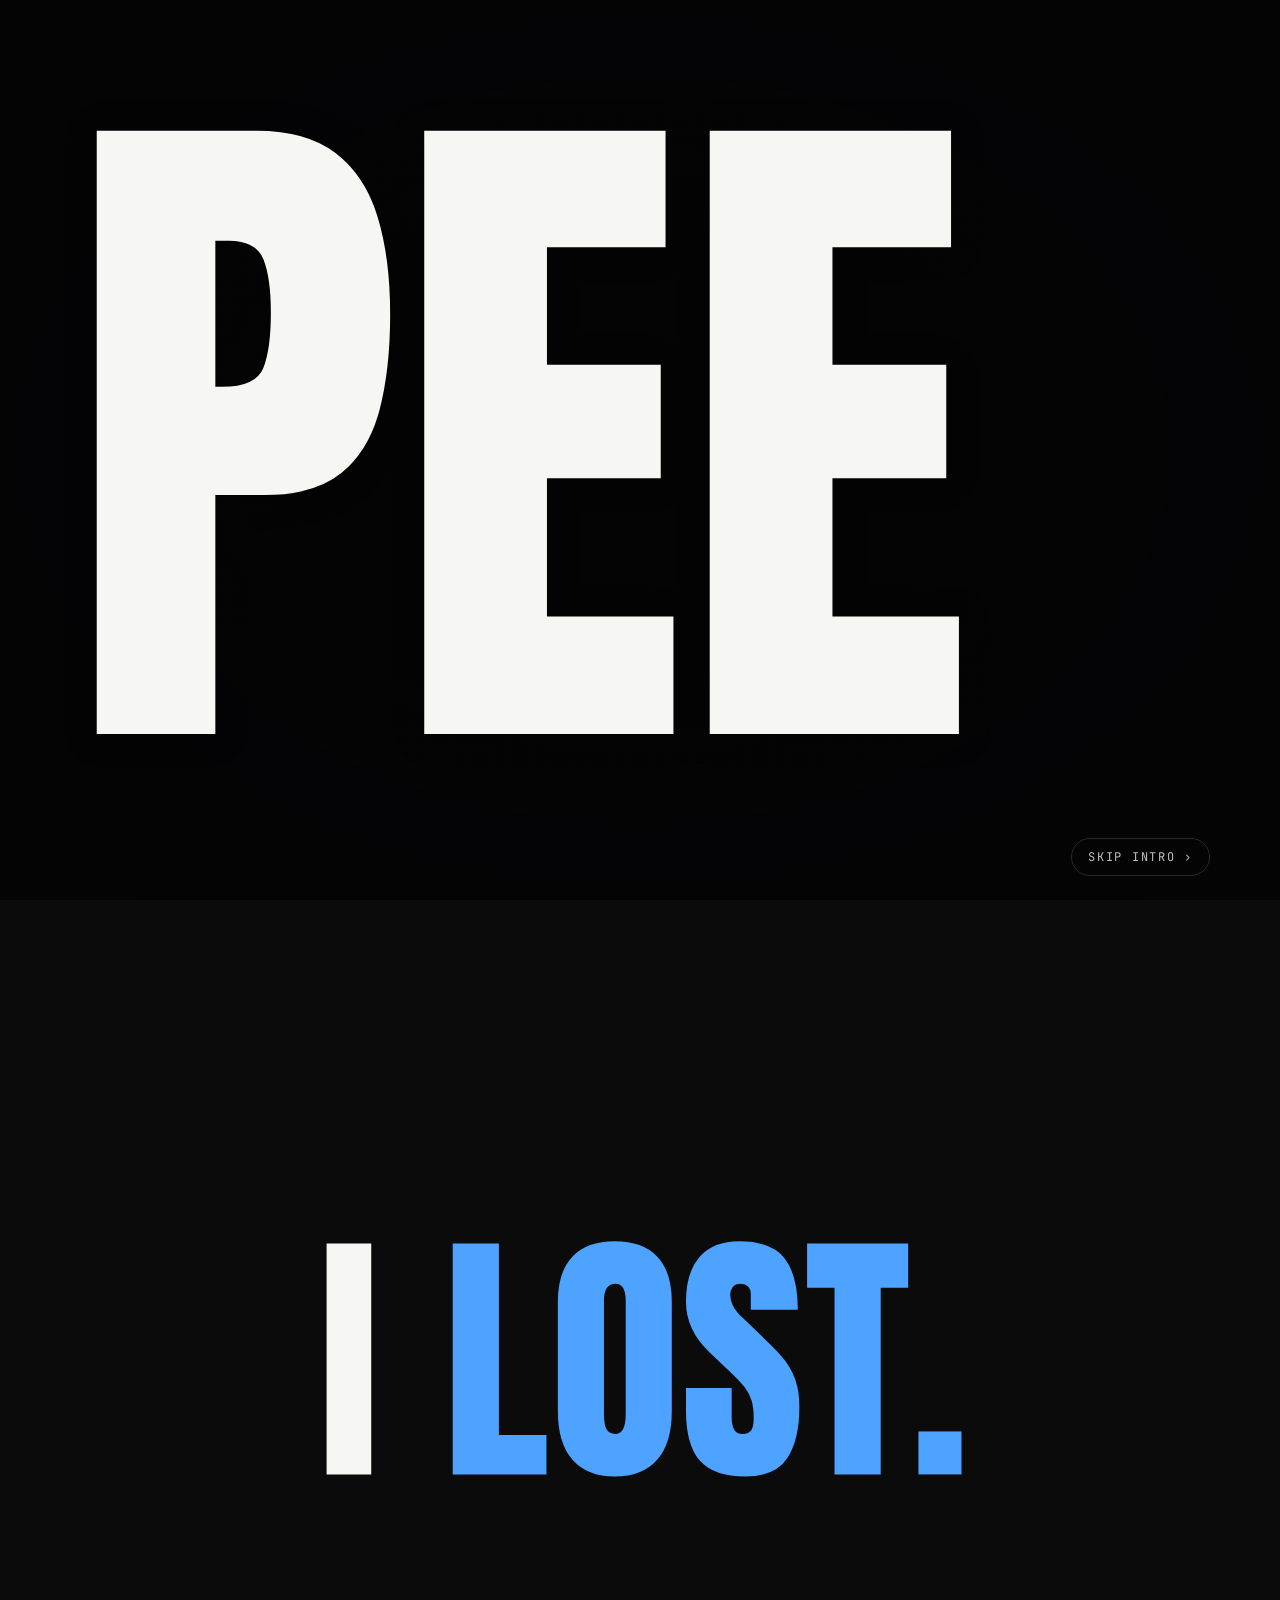
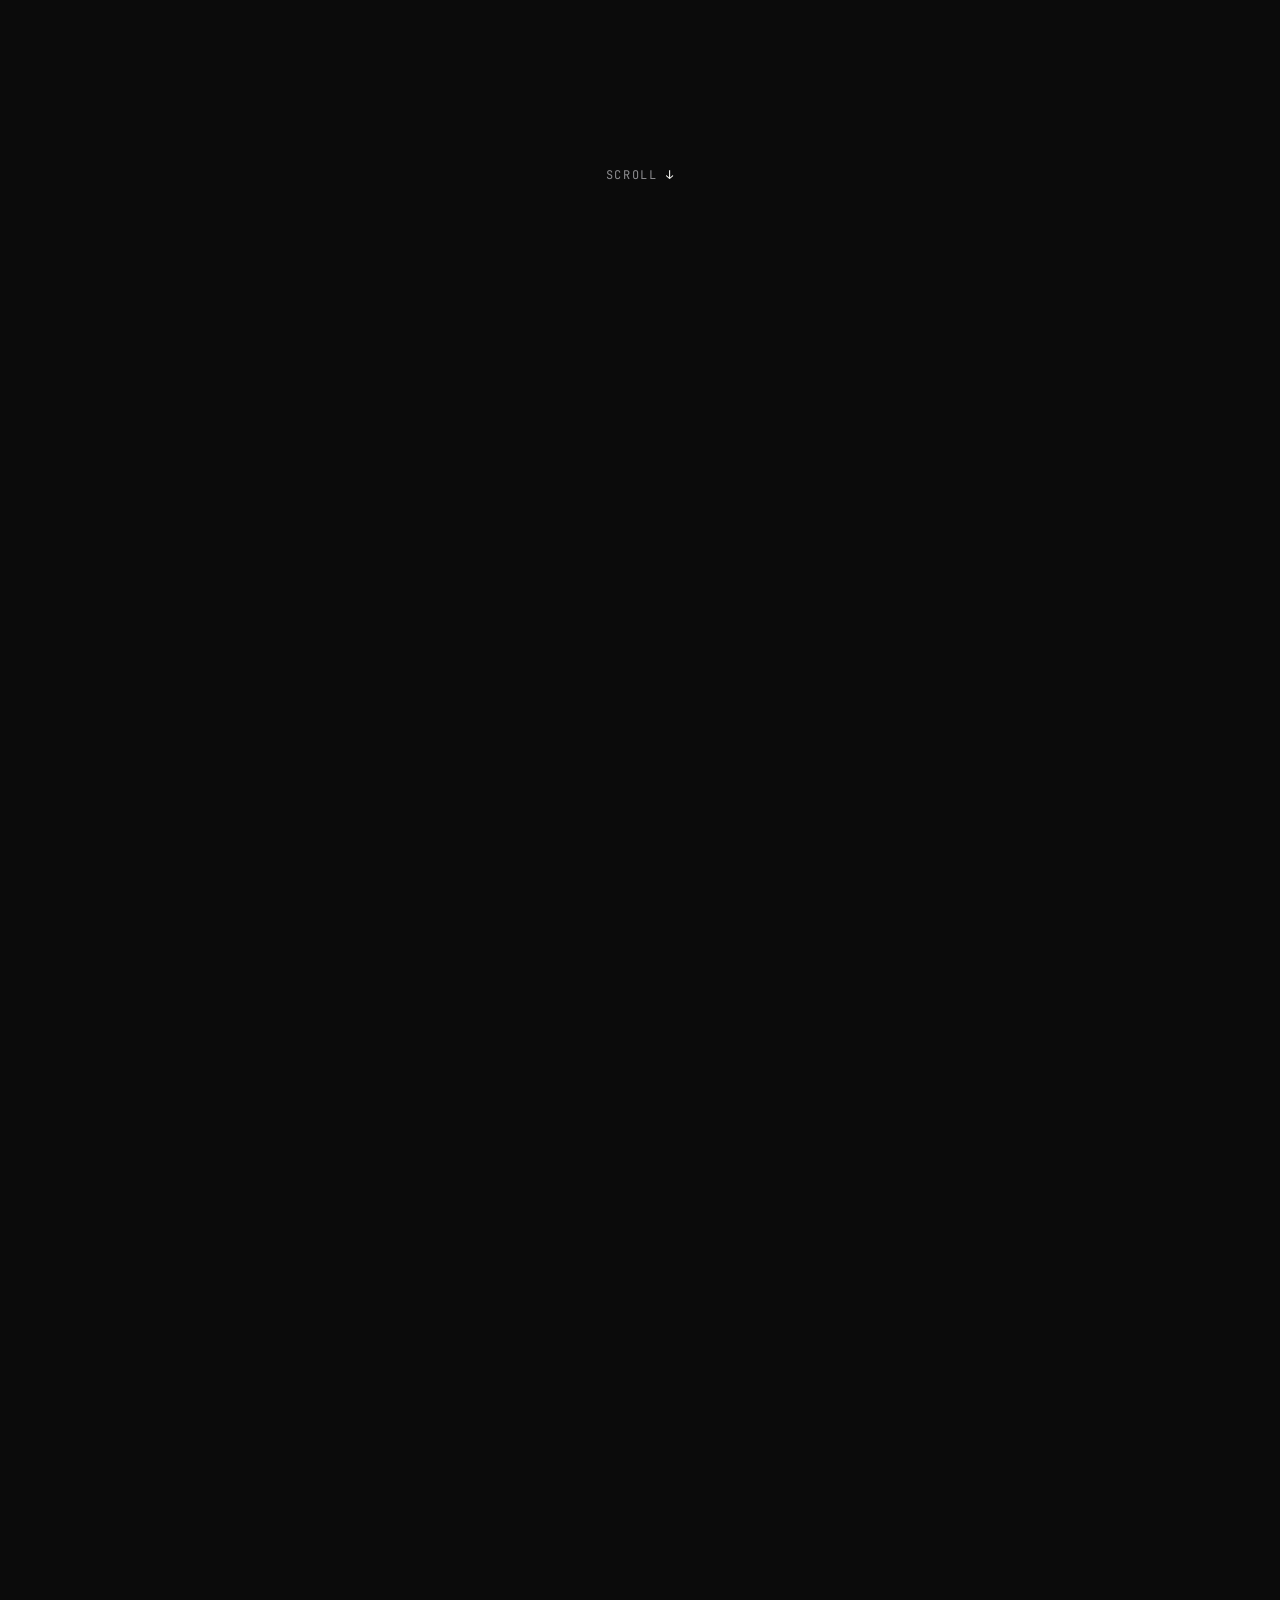
==== commit 099b7baf: "Square travels with the scroll through every heading's full stop; 3D mountain scene; new opportunity" ====
--- a/index.html
+++ b/index.html
@@ -82,15 +82,15 @@
         <div class="a-log" id="losses">
           <article class="lx">
             <div class="lx-card" data-img="assets/losses/mos-1-g.jpg" data-pos="40% 45%" role="img" aria-label="PEEPEE ในงาน MOS Olympic Thailand Competition"><span class="l-stamp">ไม่ติดอันดับ</span></div>
-            <div class="lx-txt"><span class="mono">ระดับประเทศ</span><h4>MOS Olympic<br>Thailand Competition</h4><p>ผมไม่ติดอันดับเลยด้วยซ้ำ และมันทำให้ผมเห็นว่าตัวเองอยู่ระดับไหน</p></div>
+            <div class="lx-txt"><span class="mono">ระดับประเทศ</span><h4>MOS Olympic<br>Thailand <span class="nw">Competition<span class="pd lx-dot" aria-hidden="true"></span></span></h4><p>ผมไม่ติดอันดับเลยด้วยซ้ำ และมันทำให้ผมเห็นว่าตัวเองอยู่ระดับไหน</p></div>
           </article>
           <article class="lx">
             <div class="lx-card" data-img="assets/losses/itclash-board-g.jpg" data-pos="20% 50%" role="img" aria-label="ตารางคะแนน ITCLASH (เบลอชื่อผู้เข้าแข่งขัน)"><span class="l-stamp">ไม่ผ่านรอบแรก</span></div>
-            <div class="lx-txt"><span class="mono">Cybersecurity · KMITL</span><h4>ITCLASH<br>Cybersecurity</h4><p>15 ชั่วโมงถอดรหัส — ใช่ครับ ไม่ผ่านแม้แต่รอบแรก</p></div>
+            <div class="lx-txt"><span class="mono">Cybersecurity · KMITL</span><h4>ITCLASH<br><span class="nw">Cybersecurity<span class="pd lx-dot" aria-hidden="true"></span></span></h4><p>15 ชั่วโมงถอดรหัส — ใช่ครับ ไม่ผ่านแม้แต่รอบแรก</p></div>
           </article>
           <article class="lx">
             <div class="lx-card" data-img="assets/losses/nsc-1-g.jpg" data-pos="50% 50%" role="img" aria-label="ฉากเมืองกลางคืนในเกม Cube of Empty"><span class="l-stamp">ไม่ผ่านรอบแรก</span></div>
-            <div class="lx-txt"><span class="mono">NSC · Leader</span><h4>NSC<br>National Software Contest</h4><p>ผลคือไม่ผ่านแม้แต่รอบแรก มันตอกย้ำตัวผมไปอีกครั้ง</p><button type="button" class="l-more" data-open="nsc">อ่านต่อ <b>→</b></button> <a class="l-more" href="fail-log.html">Fail log ทั้งหมด <b>→</b></a></div>
+            <div class="lx-txt"><span class="mono">NSC · Leader</span><h4>NSC<br>National Software <span class="nw">Contest<span class="pd lx-dot" aria-hidden="true"></span></span></h4><p>ผลคือไม่ผ่านแม้แต่รอบแรก มันตอกย้ำตัวผมไปอีกครั้ง</p><button type="button" class="l-more" data-open="nsc">อ่านต่อ <b>→</b></button> <a class="l-more" href="fail-log.html">Fail log ทั้งหมด <b>→</b></a></div>
           </article>
         </div>
       </div>
@@ -114,15 +114,16 @@
           <span class="mono ring-hint">ลากเพื่อหมุน · คลิกการ์ดเพื่อดูรายละเอียด</span>
         </div>
         <div class="b-head">
-          <h3 class="b-title" aria-label="I SEE WHERE I STAND">I SEE WHERE I <em class="hl">STAND</em></h3>
+          <h3 class="b-title" aria-label="I SEE WHERE I STAND.">I SEE WHERE I <em class="hl nw">STAND<span class="pd tw-dot" aria-hidden="true"></span></em></h3>
           <div class="b-th"><p>แต่ทุกครั้งที่แพ้ มันบอกผมว่า<br>ตอนนี้ตัวเองยืนอยู่ตรงไหน</p></div>
         </div>
       </div>
 
       <!-- C · I GET IT BETTER -->
       <div class="ly ly-c">
+        <!-- ภูเขา 3D (วาดใน js/main.js): มองขึ้นไปจากตีนเขา ทางเดินซิกแซกขึ้นไปหายในหมอก — สี่เหลี่ยมปีนขึ้นไปทีละก้าวตามการเลื่อน ไม่มียอด -->
+        <div class="sc-c mtn" aria-hidden="true"><canvas></canvas><canvas class="mtn-cube"></canvas><i class="sc-me"></i><b class="sc-plus">+1</b></div>
         <div class="focus beat">
-          <div class="cube c-better" aria-hidden="true"><span class="floor"></span><span class="step"></span><span class="pin"></span><i></i></div>
           <h3>I GET IT <em class="hl">BETTER</em></h3>
           <p>และทำให้ผมรู้ว่า ผมต้องเก่งกว่านี้อีก</p>
         </div>
@@ -146,17 +147,24 @@
         <div class="hm" aria-hidden="true">
           <div class="hm-rot">
             <div class="hm-handle"></div>
-            <div class="hm-head"><span class="outline">FAIL FAST.</span><span><em>LEARN</em> FAST.</span></div>
+            <div class="hm-head"><span class="outline">FAIL FAST.</span><span><em>LEARN</em> FAST<span class="pd hm-dot" aria-hidden="true"></span></span></div>
           </div>
         </div>
         <canvas class="hm-crack" aria-hidden="true"></canvas>
+        <i class="hm-pt" aria-hidden="true"></i>
         <i class="hm-flash" aria-hidden="true"></i>
       </div>
 
       <!-- E · opportunity -->
       <div class="ly ly-e">
         <div class="focus beat">
-          <div class="cube c-opp" aria-hidden="true"><span class="floor"></span><span class="o"></span><i></i></div>
+          <div class="scn sc-e" aria-hidden="true"><div class="scn-in">
+            <i class="sc-glow"></i><span class="sc-floor"></span><span class="sc-pool"></span>
+            <span class="sc-shd"></span><span class="sc-shd sc-oshd"></span>
+            <span class="sc-tail"><b></b><b></b><b></b><b></b><b></b><b></b></span>
+            <i class="sc-me"></i>
+            <span class="sc-op"><b></b></span>
+          </div></div>
           <h3>Then the <em class="hl">opportunity</em> came</h3>
           <p>แล้วโอกาสก็มาถึง</p>
         </div>
@@ -165,7 +173,15 @@
       <!-- F · grabbed it -->
       <div class="ly ly-f">
         <div class="focus beat">
-          <div class="cube c-grab" aria-hidden="true"><span class="floor"></span><span class="o"></span><i></i></div>
+          <div class="scn sc-f" aria-hidden="true"><div class="scn-in">
+            <i class="sc-glow"></i><span class="sc-floor"></span><span class="sc-pool"></span>
+            <span class="sc-shd"></span><span class="sc-shd sc-oshd"></span>
+            <span class="sc-dots"></span>
+            <span class="sc-ring"></span><span class="sc-ring"></span>
+            <span class="sc-dust"><b></b><b></b><b></b><b></b><b></b><b></b></span>
+            <span class="sc-op"><b></b></span>
+            <i class="sc-me"></i>
+          </div></div>
           <h3>So I <em class="grab-w hl">grabbed</em> it</h3>
           <p>ผมจึงคว้ามันมา</p>
         </div>
@@ -175,7 +191,7 @@
       <div class="zw" aria-hidden="true">
         <canvas class="zw-grid"></canvas>
         <i class="zw-blue"></i>
-        <div class="zw-t"><h2 class="zw-h">SMALL <em>WINS.</em></h2><p>เก่งขึ้นทีละนิด จากทุกครั้งที่แพ้</p></div>
+        <div class="zw-t"><h2 class="zw-h">SMALL <em class="nw">WINS<span class="pd zw-dot"></span></em></h2><p>เก่งขึ้นทีละนิด จากทุกครั้งที่แพ้</p></div>
       </div>
       <canvas class="vapor" aria-hidden="true"></canvas>
       <span class="pst-hint mono" aria-hidden="true">Scroll <b>↓</b></span>
@@ -232,7 +248,7 @@
   <section class="wk" id="work" aria-label="ผลงาน">
     <div class="wk-stage">
       <div class="wk-glow" aria-hidden="true"></div>
-      <div class="wk-head"><h2 class="wk-logo">THE WORK.</h2><p>ของที่ผมลงมือทำจริง ทั้งชิ้นที่แพ้ และชิ้นที่ได้ไปต่อ</p></div>
+      <div class="wk-head"><h2 class="wk-logo" aria-label="THE WORK.">THE <span class="nw">WORK<span class="pd wk-dot" aria-hidden="true"></span></span></h2><p>ของที่ผมลงมือทำจริง ทั้งชิ้นที่แพ้ และชิ้นที่ได้ไปต่อ</p></div>
       <div class="wk-scene">
         <div class="wk-ring">
           <button type="button" class="wk-slab" data-case="quinta" data-tint="#2fb38a" aria-label="QUINTA — ดูรายละเอียด"><span class="wk-bob"><span class="wk-face"><img src="assets/work/quinta-4.jpg" alt="" loading="lazy" decoding="async" draggable="false"><video muted loop playsinline preload="none" data-src="assets/work/quinta-loop.mp4" aria-hidden="true"></video><i class="wk-gloss"></i><span class="wk-vt">QUINTA</span><span class="wk-no mono">01</span></span></span></button>
@@ -310,7 +326,7 @@
         <span class="ly-hint mono">ลากเล่นได้ · คลิกเพื่อรู้จักผมมากขึ้น</span>
       </div>
       <div>
-        <h2 class="big">ABOUT ME</h2>
+        <h2 class="big" aria-label="ABOUT ME.">ABOUT <span class="nw">ME<span class="pd ab-dot" aria-hidden="true"></span></span></h2>
         <p class="lead">ผมกล้าที่จะเริ่ม<br>ในตอนที่ผม<em class="hl">กลัว</em>ที่จะเริ่ม.</p>
         <p class="body ab-line" id="aboutLine" aria-live="polite">ผมเคยลงสมัครแข่งไปมากกว่า <b>20 รายการ</b> แต่ไม่ผ่านเข้ารอบเลยสักครั้ง</p>
         <ol class="tl">
@@ -322,7 +338,7 @@
       <!-- SKILLS: คีย์บอร์ด 3D — ปุ่มสร้างจาก js/main.js (รายการ SK: ชื่อ · สี · คำอธิบาย) -->
       <div class="ab-skills kb" id="skillKeys">
         <div class="kb-info">
-          <span class="kb-head">SKILLS</span>
+          <span class="kb-head">SKILLS<span class="pd kb-dot" aria-hidden="true"></span></span>
           <span class="mono kb-hint">กดที่ปุ่มดูสิ</span>
           <b class="kb-title">Unity</b>
           <p class="kb-desc"></p>
--- a/css/style.css
+++ b/css/style.css
@@ -881,10 +881,6 @@
 /* typewriter */
 .tw-c{opacity:0}
 .tw-c.on{opacity:1}
-.tw-caret{position:relative}
-.tw-caret::after{content:"";position:absolute;left:.06em;top:.12em;height:.86em;width:.07em;background:var(--blue);animation:twblink 1s steps(1) infinite}
-.pst.b2 .tw-caret::after{display:none}
-@keyframes twblink{50%{opacity:0}}
 /* rotating ring of entry cards */
 html.js .ring-wrap{position:absolute;left:0;right:0;top:calc(var(--nav-h) + 4px);bottom:var(--rb,26%);display:grid;place-items:center;perspective:1200px;perspective-origin:50% 40%;touch-action:pan-y;cursor:grab;user-select:none;-webkit-user-select:none;opacity:0;visibility:hidden;transform:scale(.7);transition:opacity .5s ease,transform .9s cubic-bezier(.2,.8,.2,1),visibility 0s linear .5s}
 html.js .pst.b2 .ring-wrap{opacity:1;visibility:visible;transform:none;transition:opacity .7s ease .35s,transform 1.2s cubic-bezier(.2,.8,.2,1) .25s,visibility 0s}
@@ -938,7 +934,7 @@
 @keyframes hintbob{50%{transform:translateY(5px)}}
 html.js .pst:not(.a0) .pst-hint{opacity:0}
 @media (max-width:1099px){html.js .pst-count{display:none}html.js .pst-hint{bottom:calc(58px + env(safe-area-inset-bottom,0px))}}
-@media (prefers-reduced-motion:reduce){.pst-hint b,.tw-caret::after{animation:none}}
+@media (prefers-reduced-motion:reduce){.pst-hint b{animation:none}}
 /* the sweep reveals D with a clip-path, so D itself must not fade in */
 html.js .pst.sD .ly-d{transition:none}
 
@@ -981,16 +977,16 @@
   background:radial-gradient(120% 90% at 50% 58%,color-mix(in srgb,var(--tint) 34%,#0b0b0b) 0%,#0b0b0b 62%);transition:--tint .9s ease}
 html.js .wk-stage{position:sticky;top:0}
 /* soft coloured light behind the middle project */
-.wk-glow{position:absolute;left:var(--cx);top:54%;width:min(1100px,120vw);aspect-ratio:1.5;transform:translate(-50%,-50%);border-radius:50%;
+.wk-glow{position:absolute;left:var(--cx);top:var(--ry,54%);width:min(1100px,120vw);aspect-ratio:1.5;transform:translate(-50%,-50%);border-radius:50%;
   background:radial-gradient(closest-side,color-mix(in srgb,var(--tint) 70%,transparent),transparent 72%);opacity:calc(.25 + var(--z) * .55);filter:blur(30px);pointer-events:none;z-index:0}
 /* title: big in the middle at first, then it becomes a small logo at the top */
 .wk-head{position:absolute;left:50%;top:calc(var(--nav-h) + 6px);z-index:5;text-align:center;transform-origin:50% 0;
   transform:translateX(-50%) translateY(calc((1 - var(--z)) * 4vh)) scale(calc(1 - var(--z) * .72));pointer-events:none;width:max-content;max-width:94vw}
-.wk-logo{font-family:var(--display);font-weight:400;font-size:clamp(64px,11vw,170px);line-height:.9;letter-spacing:.005em}
+.wk-logo{font-family:var(--display);font-weight:400;font-size:clamp(56px,min(11vw,17vh),170px);line-height:.9;letter-spacing:.005em}
 .wk-head p{margin:10px 0 0;color:var(--dim);font-size:clamp(15px,1.4vw,19px);opacity:calc(1 - var(--z) * 2.4)}
 /* the arc */
 .wk-scene{position:absolute;inset:0;perspective:1400px;perspective-origin:50% 40%;z-index:2}
-.wk-ring{position:absolute;left:var(--cx);top:54%;width:0;height:0;transform-style:preserve-3d}
+.wk-ring{position:absolute;left:var(--cx);top:var(--ry,54%);width:0;height:0;transform-style:preserve-3d}
 .wk-slab{position:absolute;left:calc(var(--w) / -2);top:calc(var(--w) * -.3125);width:var(--w);aspect-ratio:16/10;padding:0;border:0;background:none;color:var(--paper);cursor:pointer;will-change:transform,opacity;transform-style:preserve-3d}
 .wk-bob{position:absolute;inset:0;animation:wkbob 4.4s ease-in-out var(--bd,0s) infinite}
 @keyframes wkbob{0%,100%{transform:translateY(0) rotate(0)}50%{transform:translateY(-12px) rotate(1.2deg)}}
@@ -1007,7 +1003,7 @@
 .wk-no{position:absolute;right:10px;top:10px;color:var(--paper);font-size:10px}
 html.has-cur .wk-slab{cursor:none}
 /* the glowing pedestal under the middle project */
-.wk-ped{position:absolute;left:var(--cx);top:calc(54% + var(--w) * .47);width:calc(var(--w) * 1.35);height:clamp(34px,4vw,60px);transform:translateX(-50%);z-index:1;pointer-events:none;opacity:calc(.3 + var(--z) * .7)}
+.wk-ped{position:absolute;left:var(--cx);top:calc(var(--ry,54%) + var(--w) * .47);width:calc(var(--w) * 1.35);height:clamp(34px,4vw,60px);transform:translateX(-50%);z-index:1;pointer-events:none;opacity:calc(.3 + var(--z) * .7)}
 .wk-ped::before{content:"";position:absolute;inset:0;border-radius:50%;background:radial-gradient(closest-side,#2a2a2e,#141416 80%,transparent);box-shadow:0 0 0 1px rgba(255,255,255,.06)}
 .wk-ped i{position:absolute;left:12%;right:12%;top:30%;height:40%;border-radius:50%;border:2px solid color-mix(in srgb,var(--tint) 80%,white);box-shadow:0 0 24px color-mix(in srgb,var(--tint) 80%,transparent),inset 0 0 18px color-mix(in srgb,var(--tint) 60%,transparent)}
 /* the project's story, on the left */
@@ -1039,9 +1035,7 @@
 .wk-after .cert-link{margin-top:0}
 @media (max-width:760px){
   .wk-stage{--w:min(62vw,300px);--cx:50%}
-  .wk-ring{top:38%}
-  .wk-ped{top:calc(38% + var(--w) * .45)}
-  .wk-glow{top:38%}
+  .wk-ped{top:calc(var(--ry,38%) + var(--w) * .45)}
   .wk-infos{left:var(--gut);right:var(--gut);width:auto;top:auto;bottom:calc(78px + env(safe-area-inset-bottom,0px));transform:none;height:0}
   .wk-info{top:auto;bottom:0;transform:none}
   .wk-title{font-size:clamp(38px,11vw,56px);margin:6px 0 8px}
@@ -1506,16 +1500,6 @@
 .px-stage .cc-txt{will-change:transform,opacity}
 .px-block{position:absolute;left:0;top:0;width:10px;height:10px;background:var(--blue);opacity:0;pointer-events:none;will-change:transform,opacity;border-radius:6px;box-shadow:0 0 40px rgba(77,163,255,.35)}
 
-/* ---------- the buddy: a 3D cube (6 faces) that travels with you ---------- */
-.b3{--s:28px;--c:rgb(246,246,243);position:fixed;left:0;top:0;z-index:44;width:var(--s);height:var(--s);pointer-events:none;opacity:0;transform-style:preserve-3d;will-change:transform}
-.b3 i{position:absolute;inset:0;background:var(--c);backface-visibility:hidden;-webkit-backface-visibility:hidden}
-.b3 i::after{content:"";position:absolute;inset:0;background:#000;opacity:var(--d,0)}
-.b3 i:nth-child(1){transform:translateZ(calc(var(--s) / 2))}
-.b3 i:nth-child(2){transform:rotateY(180deg) translateZ(calc(var(--s) / 2));--d:.35}
-.b3 i:nth-child(3){transform:rotateY(90deg) translateZ(calc(var(--s) / 2));--d:.22}
-.b3 i:nth-child(4){transform:rotateY(-90deg) translateZ(calc(var(--s) / 2));--d:.42}
-.b3 i:nth-child(5){transform:rotateX(90deg) translateZ(calc(var(--s) / 2));--d:.08}
-.b3 i:nth-child(6){transform:rotateX(-90deg) translateZ(calc(var(--s) / 2));--d:.55}
 .bud-hide{visibility:hidden!important}
 .cc-dot{display:inline-block;width:.17em;height:.17em;margin-left:.03em;background:var(--blue);box-shadow:0 0 24px rgba(77,163,255,.55);vertical-align:baseline}
 /* HOME: replay the intro */
@@ -1524,21 +1508,95 @@
 .replay:hover{color:var(--ink);background:var(--paper);border-color:var(--paper)}
 @media (max-width:700px){.intro-end{align-items:flex-start}}
 
-/* buddy v2: always a toy */
-.b3 i{box-shadow:inset 0 0 0 1px rgba(255,255,255,.18)}
-.b3 i:nth-child(1)::before{content:"";position:absolute;left:50%;top:50%;width:calc(100% * var(--core,0));height:calc(100% * var(--core,0));transform:translate(-50%,-50%);background:#4da3ff;z-index:1}
-.b3-hit{position:absolute;inset:-14px;transform:translateZ(calc(var(--s) / 2 + 2px));pointer-events:auto;cursor:grab;touch-action:none;background:transparent}
+.a-dot{display:inline-block;width:.16em;height:.16em;margin-left:.03em;background:currentColor;vertical-align:baseline}
+
+.m-dot{display:inline-block;width:.16em;height:.16em;margin-left:.03em;background:currentColor;vertical-align:baseline}
+
+/* =========================================================
+   v9 — ONE FULL STOP: the square is the "." of every heading and "me" in every scene.
+   It travels from one to the next exactly as far as you scroll (js/main.js · THE BUDDY).
+   ========================================================= */
+.nw{white-space:nowrap}
+.pd{display:inline-block;width:.16em;height:.16em;margin-left:.04em;background:currentColor;vertical-align:baseline}
+.lx-txt h4 .pd,.wk-logo .pd,.zw-h .pd,.big .pd{width:.17em;height:.17em;margin-left:.035em}
+.kb-dot{background:var(--paper)}
+.tw-dot{margin-left:.05em}
+.tw-c:not(.on)~.tw-dot{visibility:hidden}
+
+/* the square itself (flat, like every other square here) */
+.b3{--s:28px;--c:rgb(246,246,243);--core:0;--glow:0;position:fixed;left:0;top:0;z-index:44;width:var(--s);height:var(--s);pointer-events:none;opacity:0;will-change:transform,opacity}
+.b3 i{position:absolute;inset:0;background:var(--c);box-shadow:0 0 calc(var(--glow) * 26px) rgba(77,163,255,calc(var(--glow) * .6))}
+.b3 i::before{content:"";position:absolute;left:50%;top:50%;width:calc(100% * var(--core));height:calc(100% * var(--core));transform:translate(-50%,-50%);background:var(--blue);box-shadow:0 0 calc(var(--core) * 18px) rgba(77,163,255,.7)}
+.b3-hit{position:absolute;inset:-14px;pointer-events:auto;cursor:grab;touch-action:none;background:transparent}
+.b3.off .b3-hit{pointer-events:none}
 .b3.grab .b3-hit{cursor:grabbing}
 html.has-cur .b3-hit{cursor:none}
-.b3-ring{position:absolute;inset:0;transform:translateZ(calc(var(--s) / 2 + 1px));border:1.5px solid var(--blue);opacity:0;pointer-events:none}
+.b3-ring{position:absolute;inset:0;border:1.5px solid var(--blue);opacity:0;pointer-events:none}
 .b3.hint .b3-ring{animation:hintring 3.6s cubic-bezier(.2,.7,.3,1) 1s infinite}
-.b3-tr{position:fixed;left:0;top:0;z-index:43;pointer-events:none;opacity:0;will-change:transform}
-.b3-pulse{position:fixed;z-index:43;pointer-events:none;border:2px solid;box-sizing:border-box}
-.a-dot{display:inline-block;width:.16em;height:.16em;margin-left:.03em;background:currentColor;vertical-align:baseline}
-
-/* buddy v3: flat, like every other square on the site */
-.b3{transform-style:flat}
-.b3 i:not(:first-child){display:none}
-.b3 i:first-child{transform:none;box-shadow:none}
-.b3-hit,.b3-ring{transform:none}
-.m-dot{display:inline-block;width:.16em;height:.16em;margin-left:.03em;background:currentColor;vertical-align:baseline}
+.b3-tr{position:fixed;left:0;top:0;z-index:43;pointer-events:none;opacity:0;will-change:transform,opacity}
+
+/* ---------- the little scenes (C · E · F): drawn in a 400×180 box, scaled down on small screens,
+               every piece is placed by js/main.js from the scroll ---------- */
+.scn{--k:1;position:relative;flex:none;width:calc(400px * var(--k));height:calc(180px * var(--k));margin:0 auto clamp(6px,1.4vh,16px)}
+@media (max-width:900px){.scn{--k:.86}}
+@media (max-width:560px){.scn{--k:.72}}
+@media (max-height:720px) and (min-width:561px){.scn{--k:.8}}
+.scn-in{position:absolute;left:0;top:0;width:400px;height:180px;transform:scale(var(--k));transform-origin:0 0}
+.scn-in>*{position:absolute;left:0;top:0;display:block}
+.sc-glow{width:520px;height:340px;pointer-events:none;opacity:0;will-change:transform,opacity;
+  background:radial-gradient(closest-side,rgba(77,163,255,.32),rgba(77,163,255,.12) 45%,rgba(77,163,255,.03) 75%,rgba(77,163,255,0))}
+.sc-floor{top:150px;width:400px;height:1px;background:linear-gradient(90deg,transparent,rgba(246,246,243,.3) 16%,rgba(246,246,243,.3) 84%,transparent)}
+.sc-me{width:40px;height:40px;background:var(--paper);will-change:transform}
+.sc-shd{top:145px;width:64px;height:10px;border-radius:50%;background:radial-gradient(closest-side,rgba(246,246,243,.34),rgba(246,246,243,0));will-change:transform,opacity}
+.sc-oshd{background:radial-gradient(closest-side,rgba(77,163,255,.6),rgba(77,163,255,0))}
+.sc-pool{top:136px;width:260px;height:28px;border-radius:50%;background:radial-gradient(closest-side,rgba(77,163,255,.42),rgba(77,163,255,.12) 55%,rgba(77,163,255,0));opacity:0;will-change:transform,opacity}
+.scn.away .sc-shd:not(.sc-oshd){opacity:0!important}
+/* C: the staircase */
+.sc-c .st{left:var(--x);width:62px;height:var(--h);top:calc(150px - var(--h));background:linear-gradient(180deg,#2a2c33,#17181c 70%,#121215);box-shadow:inset 0 1px 0 rgba(246,246,243,.28),inset 0 0 0 1px rgba(246,246,243,.12);transform-origin:50% 100%;will-change:transform}
+.sc-c .st b{position:absolute;left:0;right:0;top:0;height:2px;background:var(--blue);box-shadow:0 0 14px rgba(77,163,255,.9);transform:scaleX(var(--lit,0));transform-origin:0 50%}
+.sc-ghost{width:40px;height:40px;border:1px solid rgba(77,163,255,.55);opacity:0;will-change:transform,opacity}
+.sc-dust b,.sc-f .sc-dust b{position:absolute;left:0;top:0;width:4px;height:4px;background:var(--paper);opacity:0;will-change:transform,opacity}
+/* E/F: the opportunity — a glowing blue square */
+.sc-op{width:24px;height:24px;will-change:transform,opacity}
+.sc-op b{position:absolute;inset:0;background:var(--blue);box-shadow:0 0 22px rgba(77,163,255,.85),0 0 60px rgba(77,163,255,.35);animation:opbob 2.6s ease-in-out infinite}
+.sc-op b::after{content:"";position:absolute;inset:30%;background:#bfe0ff}
+@keyframes opbob{0%,100%{translate:0 0}50%{translate:0 -6px}}
+.sc-tail b{position:absolute;left:0;top:0;width:10px;height:10px;background:var(--blue);opacity:0;will-change:transform,opacity}
+.sc-ring{width:40px;height:40px;border:2px solid var(--blue);opacity:0;box-shadow:0 0 18px rgba(77,163,255,.6);will-change:transform,opacity}
+.sc-f .sc-ring+.sc-ring{border-color:var(--paper);box-shadow:none;border-width:1px}
+.sc-dots b{position:absolute;left:0;top:0;width:3px;height:3px;background:rgba(246,246,243,.7);opacity:0;will-change:transform,opacity}
+.hm-pt{position:absolute;left:0;top:0;width:2px;height:2px;pointer-events:none}
+@media (prefers-reduced-motion:reduce){.sc-op b{animation:none}}
+/* the little glow patches under the squares read as stray lights — gone */
+.sc-shd,.sc-oshd{display:none!important}
+
+/* I GET IT BETTER v2: not a climb to the top — a staircase that keeps going; one small step a day */
+.sc-stairs{width:560px;height:180px;pointer-events:none;-webkit-mask-image:linear-gradient(90deg,#000 55%,transparent 88%);mask-image:linear-gradient(90deg,#000 55%,transparent 88%)}
+.sc-stairs .st{position:absolute;left:var(--x);width:44px}
+.sc-plus{font:600 15px var(--mono);color:var(--blue);letter-spacing:.04em;opacity:0;white-space:nowrap;will-change:transform,opacity}
+
+/* I GET IT BETTER v3: a low-poly 3D mountain seen from its foot, looking up; the path climbs into the fog */
+html.js .ly-c{place-items:end center;align-content:end;padding-bottom:max(48px,8vh)}
+.mtn{position:absolute;inset:0;pointer-events:none;z-index:0;overflow:hidden}
+.mtn canvas{position:absolute;inset:0;width:100%;height:100%}
+.mtn::after{content:"";position:absolute;left:0;right:0;bottom:0;height:42%;background:linear-gradient(180deg,rgba(11,11,11,0),rgba(11,11,11,.72) 60%,rgba(11,11,11,.9))}
+.mtn .sc-me{position:absolute;left:0;top:0;width:40px;height:40px;background:var(--paper);z-index:2;will-change:transform}
+.mtn .sc-plus{position:absolute;left:0;top:0;z-index:2;font:600 15px var(--mono);color:var(--blue)}
+.ly-c .beat{position:relative;z-index:1}
+
+/* the 3D block on the summit (drawn crisp on its own layer); the DOM square only marks where it is */
+.mtn .sc-me{opacity:0}
+.mtn canvas.mtn-cube{z-index:1;inset:auto;left:0;top:0;width:300px;height:240px;will-change:transform}
+
+/* FAIL FAST. LEARN FAST.: the words stay still — behind them a field of small squares and a blue light */
+.d-bg{position:absolute;inset:-4%;pointer-events:none;z-index:0;opacity:calc(var(--dz,1) * .9);
+  background:radial-gradient(38% 30% at 50% 58%,rgba(77,163,255,calc(var(--dg,1) * .28)),rgba(77,163,255,0) 70%),
+    url("data:image/svg+xml,%3Csvg xmlns='http://www.w3.org/2000/svg' width='28' height='28'%3E%3Crect x='12' y='12' width='4' height='4' fill='%23f6f6f3' fill-opacity='.18'/%3E%3C/svg%3E") 0 0/28px 28px;
+  -webkit-mask-image:radial-gradient(calc(20% + var(--dz,1) * 45%) calc(18% + var(--dz,1) * 40%) at 50% 52%,#000 30%,transparent 100%);
+  mask-image:radial-gradient(calc(20% + var(--dz,1) * 45%) calc(18% + var(--dz,1) * 40%) at 50% 52%,#000 30%,transparent 100%);
+  transform:scale(calc(1.25 - var(--dz,1) * .25))}
+html.js .pst.hmr .d-bg{opacity:0}
+.ly-d .d-motto,.ly-d .d-vs{z-index:1}
+/* SMALL WINS: the bullet the square is sitting on (or has just left) is the square */
+.wf-points li::before{transition:opacity .35s ease}
+.wf-points li.pt-away::before{opacity:0}
